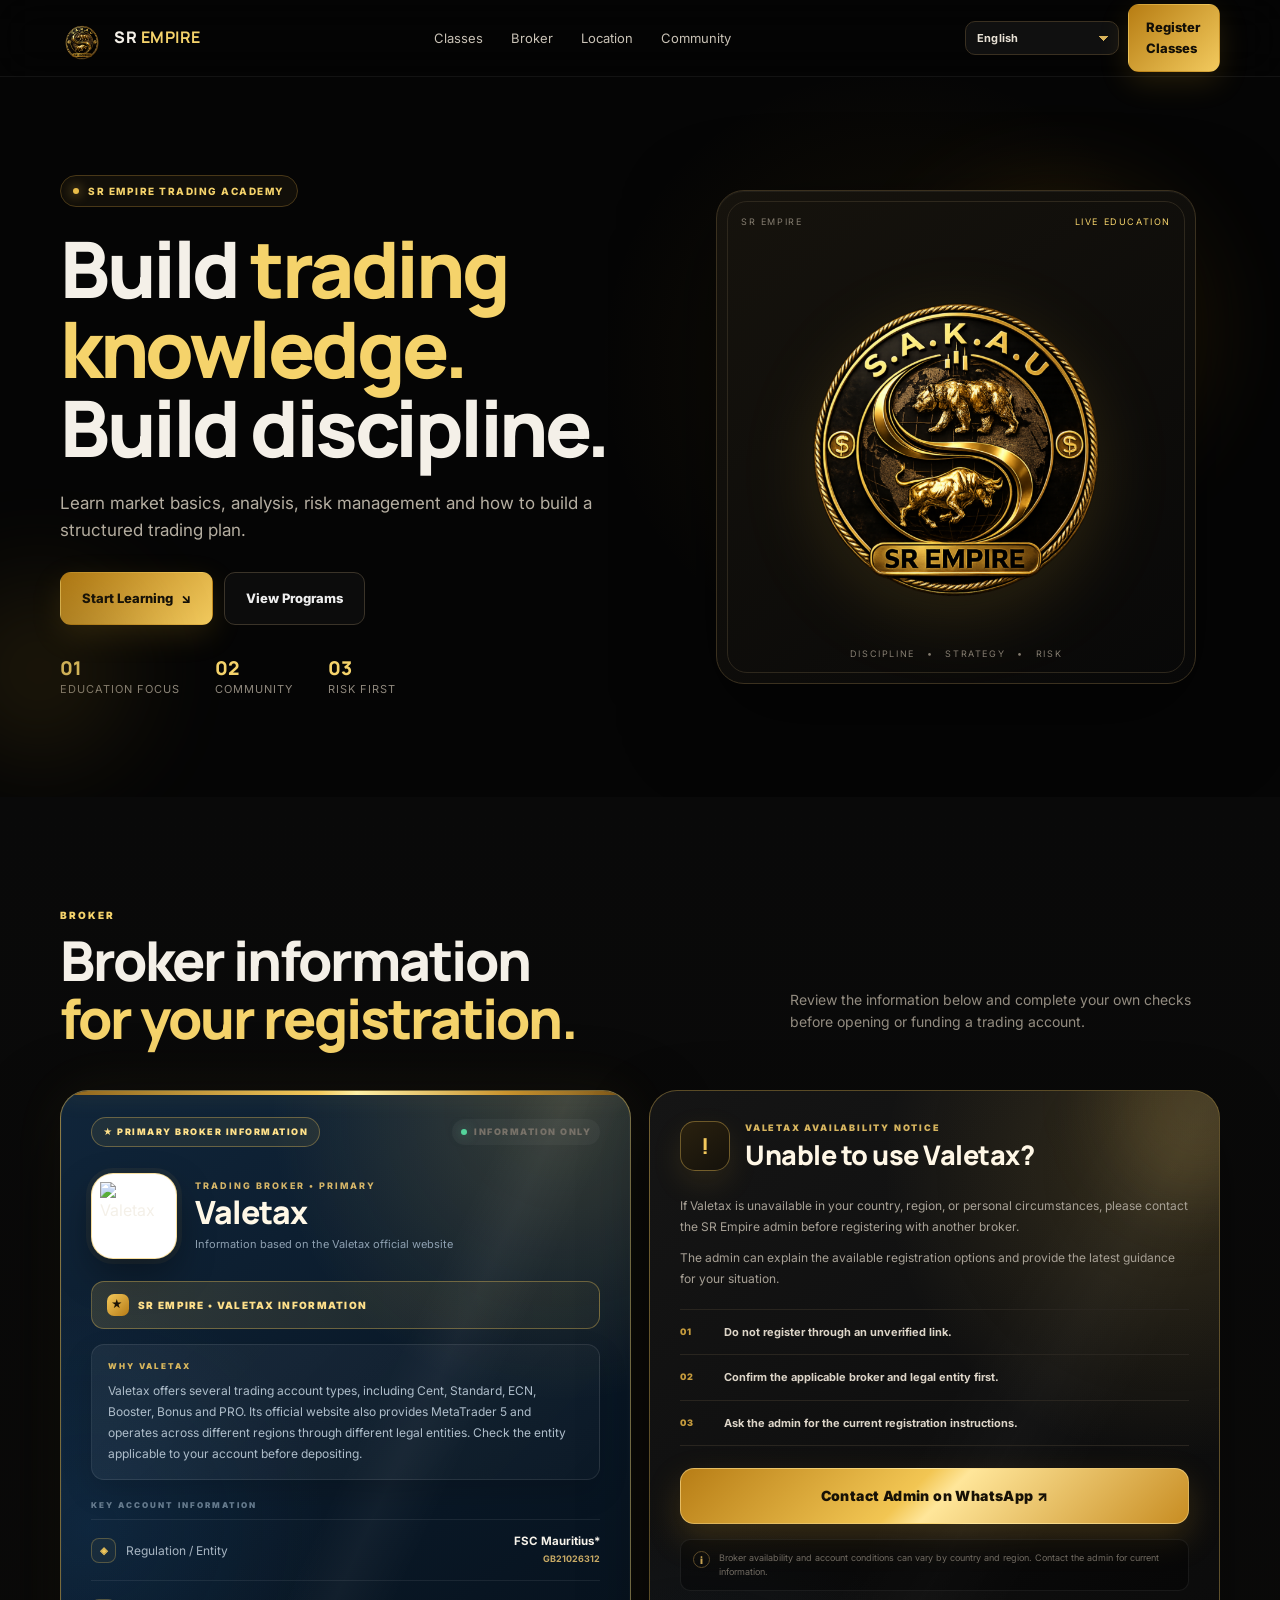
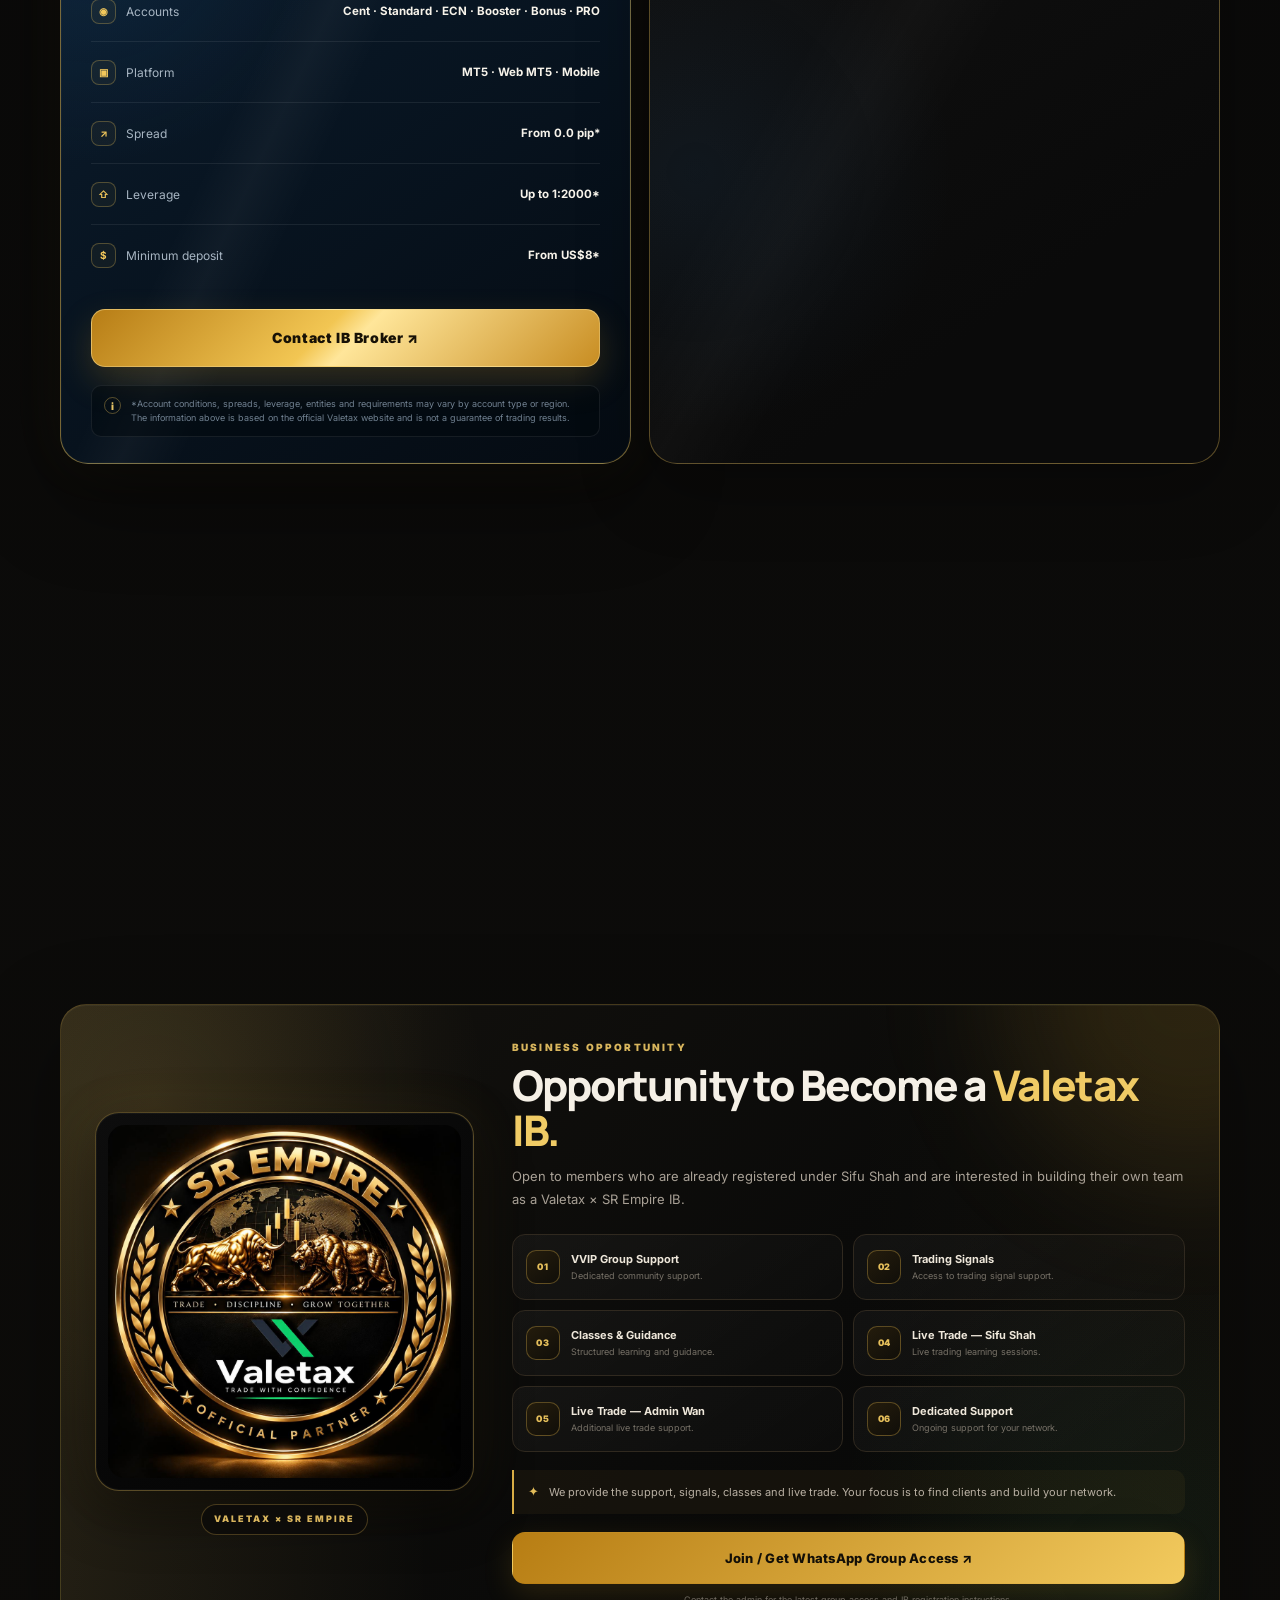
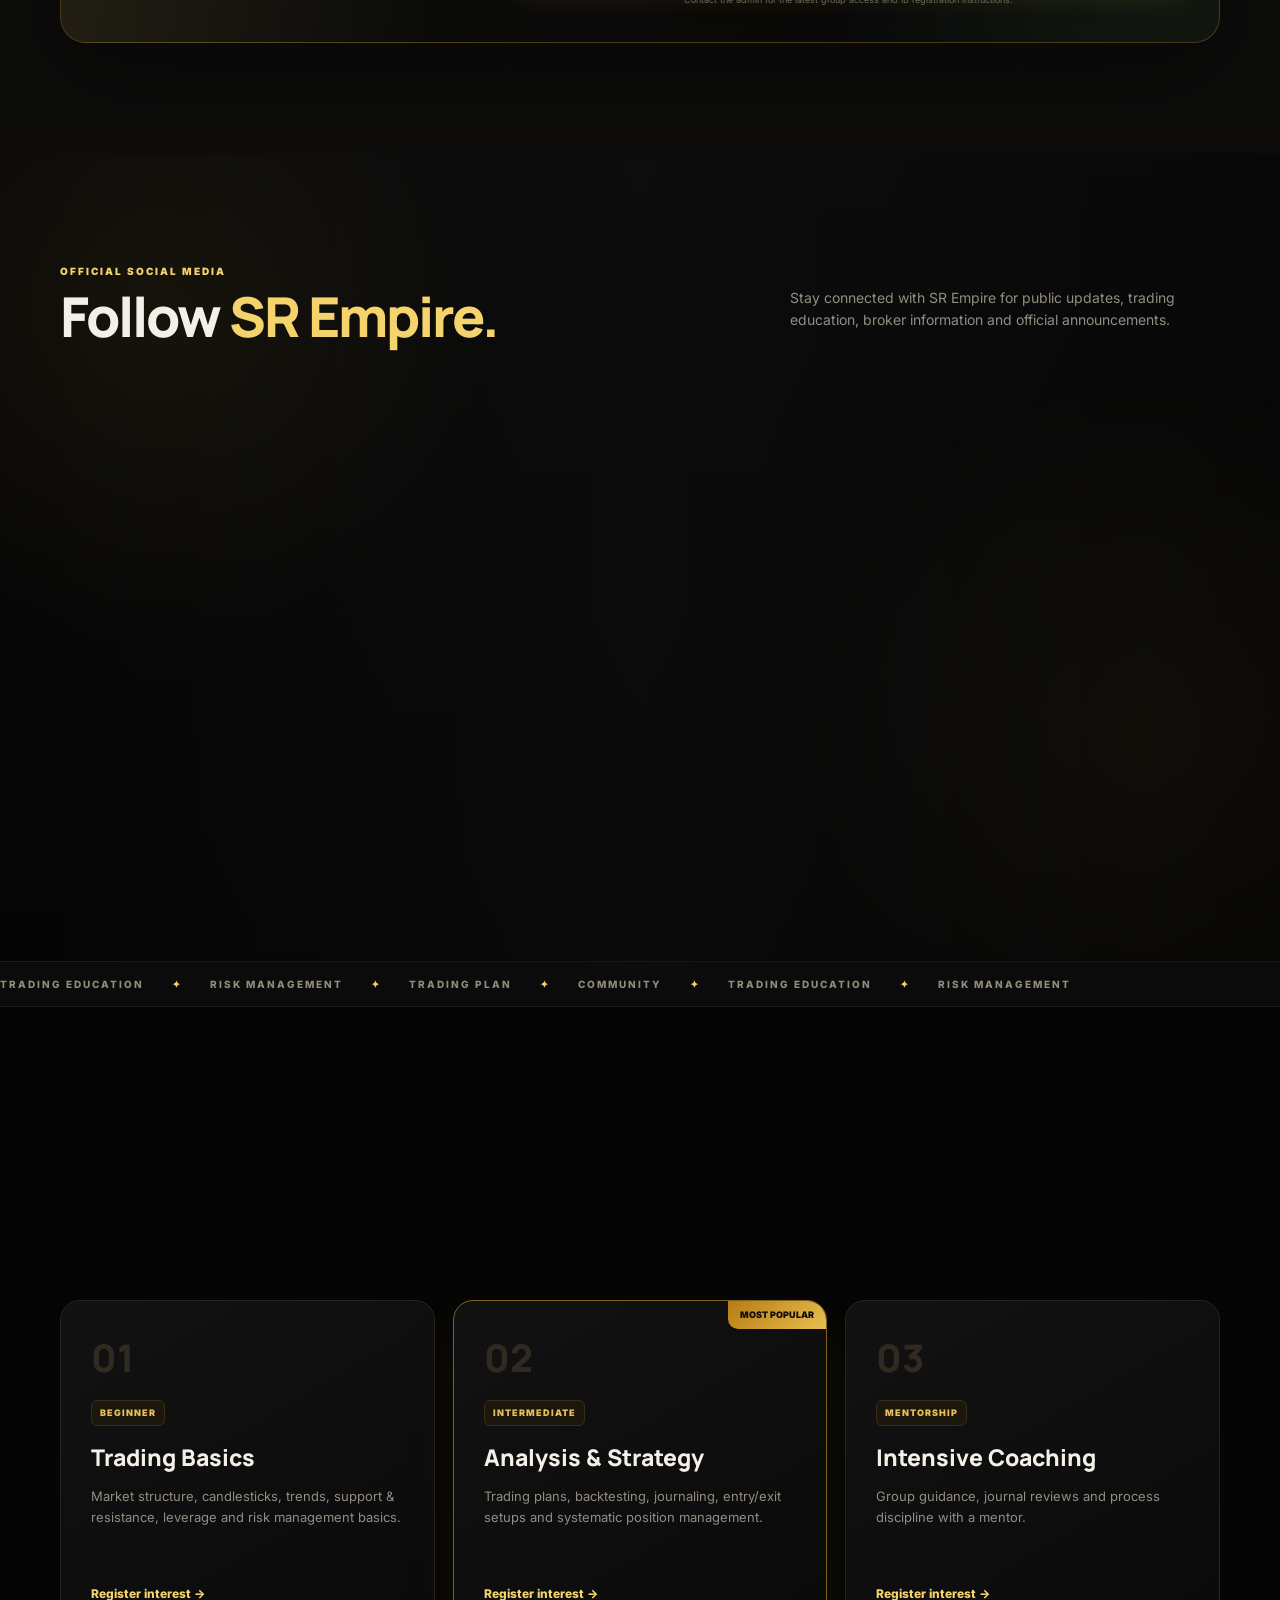
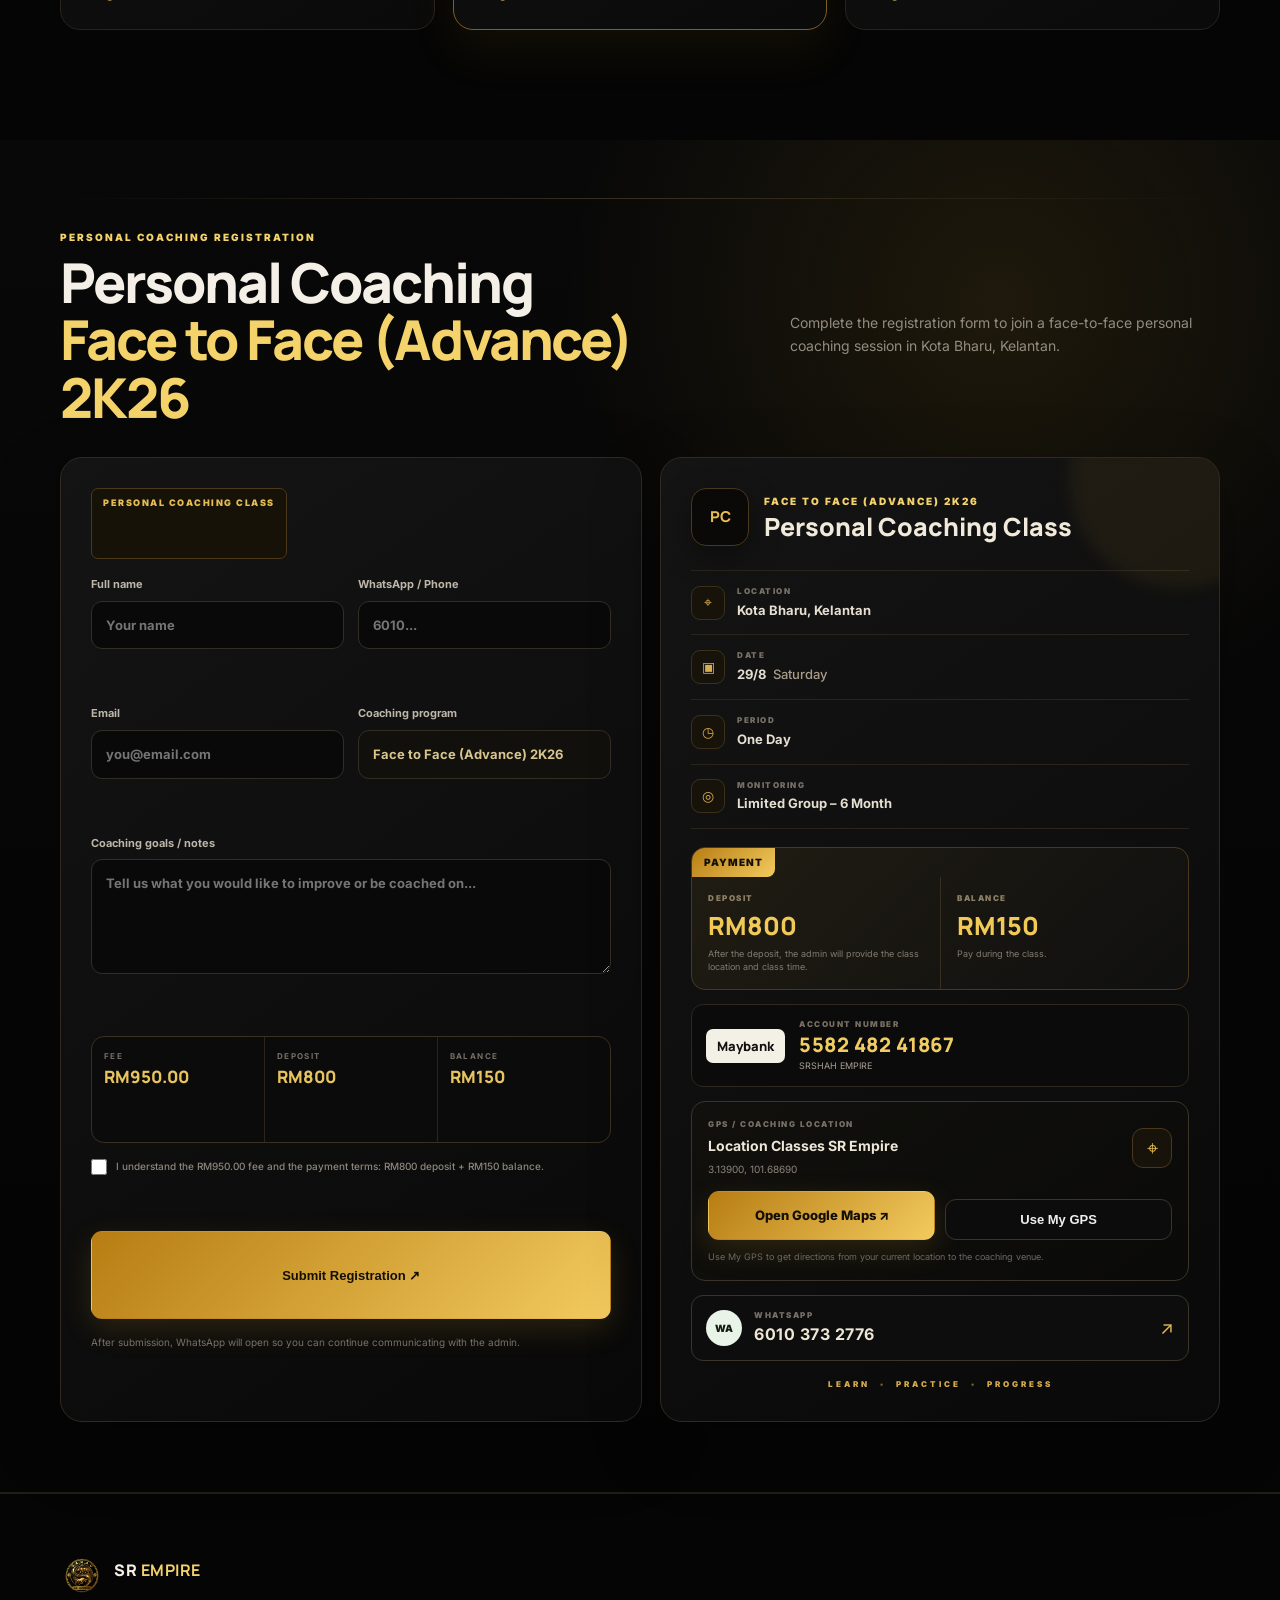
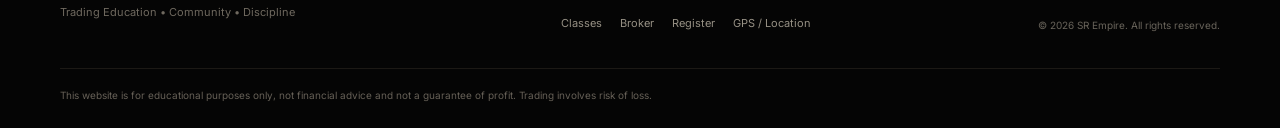
==== index.html @ b572a481 "Add files via upload" ====
<!DOCTYPE html>

<html lang="en">
<head>
<meta charset="utf-8"/>
<meta content="width=device-width, initial-scale=1" name="viewport"/>
<meta content="#050505" name="theme-color"/>
<meta content="SR Empire — Trading Education, Community &amp; Discipline." name="description"/>
<title>SR Empire | Trading Academy</title>
<link href="https://fonts.googleapis.com" rel="preconnect"/>
<link crossorigin="" href="https://fonts.gstatic.com" rel="preconnect"/>
<link href="https://fonts.googleapis.com/css2?family=Inter:wght@400;500;600;700;800;900&amp;family=Manrope:wght@600;700;800&amp;display=swap" rel="stylesheet"/>
<link href="style.css" rel="stylesheet"/>
<style id="intro-fallback">
/* Safety fallback: never let the intro permanently block the page if JS fails. */
.no-js .intro { opacity:0 !important; visibility:hidden !important; pointer-events:none !important; }
</style>
<script>document.documentElement.classList.remove('no-js'); setTimeout(function(){var e=document.getElementById('intro'); if(e)e.classList.add('hide');},5000);</script>
</head>
<body class="no-js">
<!-- INTRO -->
<div class="intro" id="intro">
<div class="intro-glow"></div>
<div class="intro-inner">
<div class="intro-logo-wrap"><img alt="SR Empire" src="logo.png"/></div>
<div class="intro-line"></div>
<p>TRADING EDUCATION • COMMUNITY • DISCIPLINE</p>
</div>
</div>
<div class="page-shell">
<header class="navbar">
<div class="container nav-inner">
<a class="brand" href="#home">
<img alt="SR Empire" src="logo.png"/>
<span>SR <b>EMPIRE</b></span>
</a>
<nav class="desktop-nav">
<a href="#kelas" data-i18n="navClasses">Classes</a>
<a href="#broker" data-i18n="navBroker">Broker</a>
<a href="#daftar" data-i18n="navLocation">Location</a>
<a href="#komuniti" data-i18n="navCommunity">Community</a>
</nav>
<div class="nav-actions">
<select class="language-select" id="languageSelect" aria-label="Language">
<option value="en">English</option><option value="ms">Melayu</option><option value="id">Indonesia</option>
</select>
<a class="btn btn-gold nav-cta" href="#daftar" data-i18n="navRegister" data-i18n="navRegister">Register Classes</a>
<button aria-label="Menu" class="menu-btn" id="menuBtn">☰</button>
</div>
</div>
<div class="mobile-menu" id="mobileMenu">
<a href="#kelas" data-i18n="navClasses">Classes</a>
<a href="#broker" data-i18n="navBroker">Broker</a>
<a href="#daftar" data-i18n="navLocation">Location</a>
<a href="#komuniti" data-i18n="navCommunity">Community</a>
<a href="#daftar" data-i18n="navRegister">Register Classes</a>
</div>
</header>
<main>
<section class="hero" id="home">
<div class="hero-orb orb-a"></div><div class="hero-orb orb-b"></div>
<div class="container hero-grid reveal">
<div class="hero-copy">
<div class="eyebrow"><span></span> <span data-i18n="heroEyebrow">SR EMPIRE TRADING ACADEMY</span></div>
<h1 data-i18n="heroTitle">Build <em>trading knowledge.</em><br/>Build discipline.</h1>
<p class="hero-text" data-i18n="heroText">Learn market basics, analysis, risk management and how to build a structured trading plan.</p>
<div class="hero-buttons">
<a class="btn btn-gold btn-lg" href="#daftar"><span data-i18n="startLearning">Start Learning</span> <span>↘</span></a>
<a class="btn btn-outline btn-lg" href="#kelas" data-i18n="viewPrograms">View Programs</a>
</div>
<div class="stats">
<div><strong>01</strong><span data-i18n="educationFocus">Education Focus</span></div>
<div><strong>02</strong><span data-i18n="navCommunity">Community</span></div>
<div><strong>03</strong><span data-i18n="riskFirst">Risk First</span></div>
</div>
</div>
<div class="hero-visual">
<div class="visual-frame">
<div class="visual-top"><span>SR EMPIRE</span><i data-i18n="liveEducation">LIVE EDUCATION</i></div>
<img alt="SR Empire Logo" src="logo.png"/>
<div class="visual-bottom"><span data-i18n="discipline">DISCIPLINE</span><span>•</span><span data-i18n="strategy">STRATEGY</span><span>•</span><span data-i18n="risk">RISK</span></div>
</div>
</div>
</div>
</section><section class="section dark-section" id="broker">
<div class="container">
<div class="section-heading reveal">
<div><div class="section-label">BROKER</div><h2 data-i18n="brokerTitle">Broker information<br/><span>for your registration.</span></h2></div>
<p data-i18n="brokerIntro">Review the information below and complete your own checks before opening or funding a trading account.</p>
</div>
<div class="broker-grid broker-grid-pro">

<article class="broker-card reveal valetax-card recommended-broker">
<div class="broker-accent"></div>
<div class="broker-topline">
<span class="broker-tag" data-i18n="primaryBroker">★ PRIMARY BROKER INFORMATION</span>
<span class="broker-status"><i></i> INFORMATION ONLY</span>
</div>
<div class="broker-head broker-head-pro">
<span class="broker-logo valetax-logo">
<img alt="Valetax" src="https://valetax.com/wp-content/uploads/COVER-PROFILE-1200-X-1200.jpg"/>
</span>
<div class="broker-brand-copy">
<small data-i18n="primaryTradingBroker">TRADING BROKER • PRIMARY</small>
<h3>Valetax</h3>
<p data-i18n="valetaxSource">Information based on the Valetax official website</p>
</div>
</div>
<div class="recommended-badge" data-i18n="valetaxInfo">SR EMPIRE • VALETAX INFORMATION</div>
<div class="broker-intro-box">
<p>Valetax offers several trading account types, including Cent, Standard, ECN, Booster, Bonus and PRO. Its official website also provides MetaTrader 5 and operates across different regions through different legal entities. Check the entity applicable to your account before depositing.</p>
</div>
<div class="broker-data">
<div class="broker-row"><span><b class="broker-row-icon">◈</b><em>Regulation / Entity</em></span><strong>FSC Mauritius*<br><small>GB21026312</small></strong></div>
<div class="broker-row"><span><b class="broker-row-icon">◉</b><em>Accounts</em></span><strong>Cent · Standard · ECN · Booster · Bonus · PRO</strong></div>
<div class="broker-row"><span><b class="broker-row-icon">▣</b><em>Platform</em></span><strong>MT5 · Web MT5 · Mobile</strong></div>
<div class="broker-row"><span><b class="broker-row-icon">↗</b><em>Spread</em></span><strong>From 0.0 pip*</strong></div>
<div class="broker-row"><span><b class="broker-row-icon">⇧</b><em>Leverage</em></span><strong>Up to 1:2000*</strong></div>
<div class="broker-row"><span><b class="broker-row-icon">$</b><em>Minimum deposit</em></span><strong>From US$8*</strong></div>
</div>
<div class="broker-actions broker-actions-pro">
<a class="btn btn-gold btn-lg broker-wa-btn" data-broker="Valetax" data-ib-url="https://ma.valetaxid.com/p/4345089" href="#" data-i18n="contactIb">Contact IB Broker ↗</a>
</div>
<div class="broker-disclaimer"><span>i</span><small>*Account conditions, spreads, leverage, entities and requirements may vary by account type or region. The information above is based on the official Valetax website and is not a guarantee of trading results.</small></div>
</article>

<aside class="broker-card reveal broker-fallback-card">
<div class="fallback-glow"></div>
<div class="fallback-topline">
<span class="fallback-icon">!</span>
<div>
<small data-i18n="availabilityNotice">VALETAX AVAILABILITY NOTICE</small>
<h3 data-i18n="unableValetax">Unable to use Valetax?</h3>
</div>
</div>
<div class="fallback-copy">
<p data-i18n="fallbackP1">If Valetax is unavailable in your country, region, or personal circumstances, please contact the SR Empire admin before registering with another broker.</p>
<p data-i18n="fallbackP2">The admin can explain the available registration options and provide the latest guidance for your situation.</p>
</div>
<div class="fallback-points">
<div><span>01</span><b data-i18n="fallback1">Do not register through an unverified link.</b></div>
<div><span>02</span><b data-i18n="fallback2">Confirm the applicable broker and legal entity first.</b></div>
<div><span>03</span><b data-i18n="fallback3">Ask the admin for the current registration instructions.</b></div>
</div>
<a class="btn btn-gold btn-lg fallback-wa-btn" id="brokerFallbackWhatsapp" href="#" target="_blank" rel="noopener noreferrer" data-i18n="contactAdmin">Contact Admin on WhatsApp ↗</a>
<div class="fallback-note"><span>i</span><small data-i18n="fallbackNote">Broker availability and account conditions can vary by country and region. Contact the admin for current information.</small></div>
</aside>

<aside class="check-card reveal broker-check-pro">
<div class="check-card-head">
<span class="check-card-icon">✓</span>
<div>
<small data-i18n="riskControl">RISK CONTROL</small>
<h3 data-i18n="beforeDeposit">Before-deposit checklist</h3>
</div>
</div>
<p class="check-card-sub" data-i18n="checkSub">Use this checklist as a basic step before making a decision.</p>
<div class="check-list">
<div class="check"><span>01</span><div><b data-i18n="legal">Legal</b><p data-i18n="legalDesc">Check the legal entity name and regulator.</p></div></div>
<div class="check"><span>02</span><div><b data-i18n="cost">Cost</b><p data-i18n="costDesc">Understand spreads, commissions, swaps and other fees.</p></div></div>
<div class="check"><span>03</span><div><b data-i18n="demo">Demo</b><p data-i18n="demoDesc">Test a demo account before using real funds.</p></div></div>
<div class="check"><span>04</span><div><b data-i18n="security">Security</b><p data-i18n="securityDesc">Never share your OTP or account password.</p></div></div>
</div>
<div class="risk-note"><span>!</span><p data-i18n="riskNote">Trading involves risk. Understand the product, costs and broker terms before using real funds.</p></div>
</aside>

</div>

    <article class="ib-partnership-card reveal" id="valetaxSrEmpire">
      <div class="ib-card-glow"></div>
      <div class="ib-card-inner">
        <div class="ib-card-visual">
          <div class="ib-logo-frame">
            <img src="sr-empire-x-valetax-logo.png" alt="SR Empire x Valetax Official Partner" loading="lazy"/>
          </div>
          <div class="ib-visual-caption" data-i18n="ibPartnerBadge">VALETAX × SR EMPIRE</div>
        </div>

        <div class="ib-card-content">
          <div class="ib-kicker" data-i18n="ibPartnerKicker">BUSINESS OPPORTUNITY</div>
          <h2 data-i18n="ibPartnerTitle">Opportunity to Become a <span>Valetax IB.</span></h2>
          <p class="ib-lead" data-i18n="ibPartnerLead">Open to members who are already registered under Sifu Shah and are interested in building their own team as a Valetax × SR Empire IB.</p>

          <div class="ib-benefits">
            <div class="ib-benefit"><span class="ib-benefit-icon">01</span><div><b data-i18n="ibBenefit1">VVIP Group Support</b><small data-i18n="ibBenefit1Desc">Dedicated community support.</small></div></div>
            <div class="ib-benefit"><span class="ib-benefit-icon">02</span><div><b data-i18n="ibBenefit2">Trading Signals</b><small data-i18n="ibBenefit2Desc">Access to trading signal support.</small></div></div>
            <div class="ib-benefit"><span class="ib-benefit-icon">03</span><div><b data-i18n="ibBenefit3">Classes &amp; Guidance</b><small data-i18n="ibBenefit3Desc">Structured learning and guidance.</small></div></div>
            <div class="ib-benefit"><span class="ib-benefit-icon">04</span><div><b data-i18n="ibBenefit4">Live Trade — Sifu Shah</b><small data-i18n="ibBenefit4Desc">Live trading learning sessions.</small></div></div>
            <div class="ib-benefit"><span class="ib-benefit-icon">05</span><div><b data-i18n="ibBenefit5">Live Trade — Admin Wan</b><small data-i18n="ibBenefit5Desc">Additional live trade support.</small></div></div>
            <div class="ib-benefit"><span class="ib-benefit-icon">06</span><div><b data-i18n="ibBenefit6">Dedicated Support</b><small data-i18n="ibBenefit6Desc">Ongoing support for your network.</small></div></div>
          </div>

          <div class="ib-card-note">
            <span class="ib-note-mark">✦</span>
            <p data-i18n="ibPartnerNote">We provide the support, signals, classes and live trade. Your focus is to find clients and build your network.</p>
          </div>

          <a class="btn btn-gold ib-partner-cta" id="ibValetaxWhatsapp" href="#" target="_blank" rel="noopener noreferrer">
            <span data-i18n="ibPartnerCta">Join / Get WhatsApp Group Access ↗</span>
          </a>
          <small class="ib-card-footnote" data-i18n="ibPartnerFootnote">Contact the admin for the latest group access and IB registration instructions.</small>
        </div>
      </div>
    </article>
  </div>
</section>

<section class="section social-section" id="komuniti">
  <div class="container">
    <div class="section-heading reveal">
      <div><div class="section-label" data-i18n="socialLabel">OFFICIAL SOCIAL MEDIA</div><h2 data-i18n="socialTitle">Follow <span>SR Empire.</span></h2></div>
      <p data-i18n="socialIntro">Stay connected with SR Empire for public updates, trading education, broker information and official announcements.</p>
    </div>
    <div class="social-grid-large">
      <a class="social-card-large social-card-featured telegram-card reveal" id="telegramLink" href="#" target="_blank" rel="noopener noreferrer">
        <span class="social-icon social-icon-telegram" aria-hidden="true"><img src="https://cdn.simpleicons.org/telegram/ffffff" alt="Telegram"/></span>
        <div class="social-copy"><small data-i18n="officialTelegram">OFFICIAL PUBLIC TELEGRAM</small><strong>@completepuzzle</strong><h3 data-i18n="telegramTitle">SR Empire Public Channel</h3><p data-i18n="telegramDesc">Follow the official SR Empire Telegram channel for trading education, market updates, community announcements, broker information and important public notices.</p><div class="social-meta"><span data-i18n="tradingEducation">TRADING EDUCATION</span><span data-i18n="marketUpdates">MARKET UPDATES</span><span data-i18n="community">COMMUNITY</span></div></div><span class="social-arrow">↗</span>
      </a>
      <a class="social-card-large social-card-featured tiktok-card reveal" id="tiktokLink" href="#" target="_blank" rel="noopener noreferrer">
        <span class="social-icon social-icon-tiktok" aria-hidden="true"><img src="https://cdn.simpleicons.org/tiktok/ffffff" alt="Tiktok"/></span>
        <div class="social-copy"><small data-i18n="officialTiktok">OFFICIAL TIKTOK • LIVE TRADE</small><strong>@srshaempire7</strong><h3 data-i18n="tiktokTitle">SR Empire Live Trade</h3><p data-i18n="tiktokDesc">Watch SR Empire live trade content, market observations, trading education, setup discussions and real-time learning moments designed to make the trading process easier to understand.</p><div class="social-meta"><span data-i18n="liveTrade">LIVE TRADE</span><span data-i18n="marketInsights">MARKET INSIGHTS</span><span data-i18n="education">EDUCATION</span></div></div><span class="social-arrow">↗</span>
      </a>
      <a class="social-card-large reveal" id="instagramLink" href="#" target="_blank" rel="noopener noreferrer">
        <span class="social-icon social-icon-instagram" aria-hidden="true"><img src="https://cdn.simpleicons.org/instagram/ffffff" alt="Instagram"/></span><div class="social-copy"><small data-i18n="officialInstagram">OFFICIAL INSTAGRAM</small><strong>@srshah_4111</strong><h3 data-i18n="instagramTitle">SR Empire Community</h3><p data-i18n="instagramDesc">Official class information, SR Empire activities, educational content and community updates.</p></div><span class="social-arrow">↗</span>
      </a>
      <a class="social-card-large social-card-wa reveal" id="adminWhatsappLink" href="#" target="_blank" rel="noopener noreferrer">
        <span class="social-icon social-icon-whatsapp" aria-hidden="true"><img src="https://cdn.simpleicons.org/whatsapp/ffffff" alt="Whatsapp"/></span><div class="social-copy"><small data-i18n="officialWhatsapp">OFFICIAL WHATSAPP ADMIN</small><strong>+60 10 373 2776</strong><h3 data-i18n="whatsappTitle">SR Empire Direct Contact</h3><p data-i18n="whatsappDesc">Contact the official admin for broker registration, personal coaching and SR Empire enquiries.</p></div><span class="social-arrow">↗</span>
      </a>
    </div>
  </div>
</section>

<section class="marquee"><div class="marquee-track"><span>TRADING EDUCATION</span><b>✦</b><span>RISK MANAGEMENT</span><b>✦</b><span>TRADING PLAN</span><b>✦</b><span>COMMUNITY</span><b>✦</b><span>TRADING EDUCATION</span><b>✦</b><span>RISK MANAGEMENT</span></div></section>
<section class="section" id="kelas">
<div class="container">
<div class="section-heading reveal">
<div><div class="section-label" data-i18n="learningPrograms">LEARNING PROGRAMS</div><h2 data-i18n="learningTitle">Level up your<br/><span>trading skills.</span></h2></div>
<p data-i18n="learningIntro">Structured lessons designed to help you understand the process, not simply chase results.</p>
</div>
<div class="program-grid">
<article class="program-card reveal"><div class="program-num">01</div><span class="pill" data-i18n="beginner">BEGINNER</span><h3 data-i18n="tradingBasics">Trading Basics</h3><p data-i18n="tradingBasicsDesc">Market structure, candlesticks, trends, support &amp; resistance, leverage and risk management basics.</p><a href="#daftar" data-i18n="registerInterest">Register interest →</a></article>
<article class="program-card featured reveal"><div class="featured-label" data-i18n="mostPopular">MOST POPULAR</div><div class="program-num">02</div><span class="pill" data-i18n="intermediate">INTERMEDIATE</span><h3 data-i18n="analysisStrategy">Analysis &amp; Strategy</h3><p data-i18n="analysisDesc">Trading plans, backtesting, journaling, entry/exit setups and systematic position management.</p><a href="#daftar">Register interest →</a></article>
<article class="program-card reveal"><div class="program-num">03</div><span class="pill" data-i18n="mentorship">MENTORSHIP</span><h3 data-i18n="intensiveCoaching">Intensive Coaching</h3><p data-i18n="coachingDesc">Group guidance, journal reviews and process discipline with a mentor.</p><a href="#daftar">Register interest →</a></article>
</div>
</div>
</section>
<!-- IB BROKER GUIDE MODAL -->
<div class="ib-modal" id="ibModal" aria-hidden="true">
  <div class="ib-modal-backdrop" data-ib-close></div>
  <div class="ib-modal-panel" role="dialog" aria-modal="true" aria-labelledby="ibModalTitle">
    <button class="ib-modal-close" type="button" aria-label="Close" data-ib-close>×</button>
    <div class="ib-modal-icon">↗</div>
    <div class="ib-modal-kicker" data-i18n="ibKicker">IB BROKER GUIDE</div>
    <h3 id="ibModalTitle" data-i18n="ibTitle">Before you contact the IB</h3>
    <p class="ib-modal-lead" data-i18n="ibLead">Follow these simple steps to make sure your registration is connected through the correct IB.</p>
    <div class="ib-steps">
      <div class="ib-step"><span>01</span><div><b data-i18n="ibStep1">Confirm your broker</b><p data-i18n="ibStep1Desc">Check that the broker shown below matches the one you want to register with.</p></div></div>
      <div class="ib-step"><span>02</span><div><b data-i18n="ibStep2">Continue to WhatsApp</b><p data-i18n="ibStep2Desc">Tap the button below. WhatsApp will open with a professional message prepared for the admin.</p></div></div>
      <div class="ib-step"><span>03</span><div><b data-i18n="ibStep3">Complete registration with the admin</b><p data-i18n="ibStep3Desc">The IB link will be included in the message so the admin can guide you through the correct registration flow.</p></div></div>
    </div>
    <div class="ib-modal-note"><span>i</span><p data-i18n="ibNote">Please review the broker's official terms, entity and account conditions before registering or depositing.</p></div>
    <div class="ib-modal-actions">
      <button class="btn btn-outline" type="button" data-ib-close data-i18n="cancel">Cancel</button>
      <button class="btn btn-gold ib-continue-btn" type="button" id="ibContinue" data-i18n="continueWhatsapp">Continue to WhatsApp ↗</button>
    </div>
  </div>
</div>
</main>
<section class="section top-register personal-register" id="daftar">
<div class="container">
<div class="section-heading reveal">
<div>
<div class="section-label" data-i18n="personalReg">PERSONAL COACHING REGISTRATION</div>
<h2 data-i18n="personalTitle">Personal Coaching<br/><span>Face to Face (Advance) 2K26</span></h2>
</div>
<p data-i18n="personalIntro">Complete the registration form to join a face-to-face personal coaching session in Kota Bharu, Kelantan.</p>
</div>

<div class="personal-coaching-grid">
<form class="registration-form reveal" id="registerForm">
<div class="form-badge" data-i18n="personalClass">PERSONAL COACHING CLASS</div>

<div class="field-grid">
<label><span data-i18n="fullName">Full name</span><input id="name" placeholder="Your name" data-i18n-placeholder="yourName" required=""/></label>
<label><span data-i18n="phone">WhatsApp / Phone</span><input id="phone" placeholder="6010..." data-i18n-placeholder="phonePlaceholder" required=""/></label>
</div>

<div class="field-grid">
<label><span data-i18n="email">Email</span><input id="email" placeholder="anda@email.com" data-i18n-placeholder="emailPlaceholder" type="email"/></label>
<label><span data-i18n="coachingProgram">Coaching program</span><input id="course" value="Face to Face (Advance) 2K26" readonly=""/></label>
</div>

<label><span data-i18n="coachingGoals">Coaching goals / notes</span><textarea id="message" placeholder="Tell us what you would like to improve or be coached on..." data-i18n-placeholder="coachingPlaceholder"></textarea></label>

<div class="payment-reminder">
<div><b data-i18n="fee">Fee</b><strong>RM950.00</strong></div>
<div><b data-i18n="deposit">Deposit</b><strong>RM800</strong></div>
<div><b data-i18n="balance">Balance</b><strong>RM150</strong></div>
</div>

<label class="consent-row">
<input id="paymentConfirm" type="checkbox" required=""/>
<span data-i18n="paymentConsent">I understand the RM950.00 fee and the payment terms: RM800 deposit + RM150 balance.</span>
</label>

<button class="btn btn-gold btn-lg" type="submit" data-i18n="submitRegistration">Submit Registration ↗</button>
<small data-i18n="afterSubmit">After submission, WhatsApp will open so you can continue communicating with the admin.</small>
</form>

<aside class="coaching-info reveal">
<div class="coaching-info-head">
<div class="coaching-icon">PC</div>
<div>
<div class="section-label" data-i18n="faceAdvance">FACE TO FACE (ADVANCE) 2K26</div>
<h3 data-i18n="personalClassTitle">Personal Coaching Class</h3>
</div>
</div>

<div class="coaching-details">
<div class="coaching-detail">
<span class="detail-icon">⌖</span>
<div><small data-i18n="location">LOCATION</small><b>Kota Bharu, Kelantan</b></div>
</div>
<div class="coaching-detail">
<span class="detail-icon">▣</span>
<div><small data-i18n="date">TARIKH</small><b>29/8 <em data-i18n="saturday">Hari Sabtu</em></b></div>
</div>
<div class="coaching-detail">
<span class="detail-icon">◷</span>
<div><small data-i18n="period">PERIOD</small><b data-i18n="oneDay">One Day</b></div>
</div>
<div class="coaching-detail">
<span class="detail-icon">◎</span>
<div><small data-i18n="monitoring">MONITORING</small><b data-i18n="limitedGroup">Limited Group – 6 Month</b></div>
</div>
</div>

<div class="payment-box">
<div class="payment-title" data-i18n="payment">PEMBAYARAN</div>
<div class="payment-columns">
<div>
<small>DEPOSIT</small>
<strong>RM800</strong>
<p data-i18n="depositInfo">Selepas deposit, admin akan beri location kelas &amp; masa kelas.</p>
</div>
<div>
<small>BALANCE</small>
<strong>RM150</strong>
<p data-i18n="balanceInfo">Bayar waktu kelas.</p>
</div>
</div>
</div>

<div class="bank-box">
<div class="bank-name">Maybank</div>
<div>
<small data-i18n="accountNo">NO AKAUN</small>
<strong>5582 482 41867</strong>
<span>SRSHAH EMPIRE</span>
</div>
</div>

<div class="coaching-location-box">
<div class="coaching-location-head">
<div>
<small data-i18n="gpsLocation">GPS / LOCATION COACHING</small>
<strong id="locationName" data-i18n="locationClasses">Location Classes SR Empire</strong>
<span id="coords">3.13900, 101.68690</span>
</div>
<div class="location-pin-small">⌖</div>
</div>
<div class="coaching-location-actions">
<a class="btn btn-gold" href="#" id="mapsLink" target="_blank" rel="noopener" data-i18n="openMaps">Open Google Maps ↗</a>
<button class="btn btn-outline gps-btn" id="gpsBtn" type="button" data-i18n="useGps">Use My GPS</button>
</div>
<small class="gps-note" data-i18n="gpsNote">Use My GPS to get directions from your current location to the coaching venue.</small>
</div>

<a class="coaching-whatsapp" href="https://wa.me/60103732776" rel="noopener" target="_blank">
<span class="wa-icon">WA</span>
<div><small data-i18n="whatsapp">WHATSAPP</small><strong>6010 373 2776</strong></div>
<span class="arrow">↗</span>
</a>
  
<div class="coaching-tagline" data-i18n="tagline">LEARN <span>•</span> PRACTICE <span>•</span> PROGRESS</div>
</aside>
</div>
</div>
</section><footer><div class="container footer-inner"><div><a class="brand"><img alt="" src="logo.png"/><span>SR <b>EMPIRE</b></span></a><p data-i18n="footerTagline">Trading Education • Community • Discipline</p></div><div class="footer-links"><a href="#kelas" data-i18n="navClasses">Classes</a><a href="#broker" data-i18n="navBroker">Broker</a><a href="#daftar" data-i18n="footerRegister">Register</a><a href="#daftar" data-i18n="footerGps">GPS / Location</a></div><div class="copyright">© <span id="year"></span> SR Empire. All rights reserved.</div></div><div class="container disclaimer" data-i18n="footerDisclaimer">This website is for educational purposes only, not financial advice and not a guarantee of profit. Trading involves risk of loss.</div></footer>
</div>
<div class="toast" id="toast"></div>
<script src="script.js"></script>
</body>
</html>
---- style.css ----
*{box-sizing:border-box}html{scroll-behavior:smooth}body{margin:0;background:#050505;color:#f4f0e8;font-family:Inter,Arial,sans-serif;line-height:1.6}a{color:inherit;text-decoration:none}.container{width:min(1160px,92%);margin:auto}
:root{--bg:#050505;--panel:#0e0e0e;--panel2:#141414;--gold:#d9a72e;--gold2:#f5d36b;--muted:#a9a294;--line:#29251e;--white:#f5f1e8}
.intro{position:fixed;inset:0;z-index:9999;background:#030303;display:grid;place-items:center;overflow:hidden;transition:opacity .8s ease,visibility .8s ease}.intro.hide{opacity:0;visibility:hidden}.intro-glow{position:absolute;width:600px;height:600px;border-radius:50%;background:rgba(220,169,44,.1);filter:blur(90px);animation:glow 2.2s ease-in-out infinite alternate}.intro-inner{text-align:center;position:relative;animation:introIn 1.25s cubic-bezier(.2,.8,.2,1)}.intro-logo-wrap{width:190px;height:190px;margin:auto}.intro-logo-wrap img{width:100%;height:100%;object-fit:contain;filter:drop-shadow(0 20px 40px rgba(221,174,50,.25))}.intro-line{height:1px;width:0;margin:22px auto;background:linear-gradient(90deg,transparent,var(--gold2),transparent);animation:lineIn 1s 1s forwards}.intro-inner p{font-size:10px;letter-spacing:4px;color:#9f9686;opacity:0;animation:fadeUp .7s 1.25s forwards}
@keyframes introIn{from{opacity:0;transform:translateY(45px) scale(.88)}to{opacity:1;transform:none}}@keyframes lineIn{to{width:230px}}@keyframes fadeUp{to{opacity:1;transform:none}}@keyframes glow{to{transform:scale(1.15);opacity:.65}}
.navbar{position:sticky;top:0;z-index:100;background:rgba(5,5,5,.78);backdrop-filter:blur(20px);border-bottom:1px solid rgba(255,255,255,.06)}.nav-inner{height:76px;display:flex;align-items:center;justify-content:space-between;gap:24px}.brand{display:flex;align-items:center;gap:10px;font-family:Manrope;font-weight:800;letter-spacing:.5px}.brand img{width:44px;height:44px;object-fit:contain}.brand b{color:var(--gold2)}.desktop-nav{display:flex;gap:28px;font-size:13px;color:#c9c2b6}.desktop-nav a:hover{color:var(--gold2)}.nav-actions{display:flex;align-items:center;gap:9px}.language{background:#111;border:1px solid #342e25;color:#eee;padding:9px 8px;border-radius:10px}.btn{display:inline-flex;align-items:center;justify-content:center;gap:8px;border-radius:11px;padding:12px 17px;font-weight:800;font-size:13px;border:1px solid transparent;cursor:pointer}.btn-gold{background:linear-gradient(135deg,#b77d13,#f2ca5e);color:#130f07;box-shadow:0 10px 30px rgba(214,163,39,.16)}.btn-outline{background:#0c0c0c;border-color:#3b3429;color:#eee}.btn-lg{padding:15px 21px}.menu-btn{display:none;background:#111;color:white;border:1px solid #333;border-radius:9px;padding:9px 12px}.mobile-menu{display:none;padding:10px 4%;background:#080808;border-top:1px solid #211e18}.mobile-menu a{display:block;padding:13px;border-bottom:1px solid #201d18;color:#ddd}
.hero{min-height:720px;display:grid;align-items:center;position:relative;overflow:hidden;background:radial-gradient(circle at 70% 40%,rgba(189,135,23,.09),transparent 30%)}.hero-grid{display:grid;grid-template-columns:1.04fr .96fr;gap:60px;align-items:center}.hero-orb{position:absolute;border-radius:50%;filter:blur(50px);opacity:.3}.orb-a{width:260px;height:260px;background:#8b5d0b;right:7%;top:17%}.orb-b{width:180px;height:180px;background:#514014;left:-4%;bottom:5%}.eyebrow{display:inline-flex;align-items:center;gap:9px;border:1px solid #493818;border-radius:999px;padding:7px 12px;color:var(--gold2);background:#120f09;font-size:10px;font-weight:800;letter-spacing:1.5px}.eyebrow span{width:6px;height:6px;border-radius:50%;background:#e8bc49;box-shadow:0 0 12px #e8bc49}.hero h1{font:800 clamp(48px,6.4vw,78px)/1.02 Manrope;margin:22px 0;letter-spacing:-3.5px}.hero h1 em,.section-heading h2 span{color:var(--gold2);font-style:normal}.hero-text{max-width:610px;color:#b5aea1;font-size:17px}.hero-buttons{display:flex;gap:11px;flex-wrap:wrap;margin:28px 0}.stats{display:flex;gap:35px;margin-top:30px}.stats div{display:flex;flex-direction:column}.stats strong{font:800 19px Manrope;color:var(--gold2)}.stats span{font-size:11px;color:#8f887d;text-transform:uppercase;letter-spacing:1px}.hero-visual{display:grid;place-items:center}.visual-frame{width:min(480px,100%);aspect-ratio:1/1.03;border:1px solid #3b311f;border-radius:28px;background:linear-gradient(145deg,#16130d,#080808);box-shadow:0 30px 90px rgba(0,0,0,.5),inset 0 1px rgba(255,255,255,.05);padding:22px;position:relative}.visual-frame:before{content:"";position:absolute;inset:10px;border:1px solid #2e281d;border-radius:20px;pointer-events:none}.visual-frame img{width:88%;height:88%;object-fit:contain;display:block;margin:auto;filter:drop-shadow(0 20px 35px rgba(218,170,49,.15))}.visual-top,.visual-bottom{position:absolute;left:24px;right:24px;display:flex;justify-content:space-between;font-size:9px;letter-spacing:1.6px;color:#857d70}.visual-top{top:24px}.visual-top i{color:var(--gold2);font-style:normal}.visual-bottom{bottom:22px;justify-content:center;gap:12px}.marquee{overflow:hidden;border-top:1px solid #1d1a15;border-bottom:1px solid #1d1a15;background:#0b0b0b;padding:14px 0}.marquee-track{white-space:nowrap;display:flex;gap:28px;width:max-content;animation:marquee 28s linear infinite;color:#918a7d;font-size:10px;font-weight:800;letter-spacing:2px}.marquee-track b{color:var(--gold2)}@keyframes marquee{to{transform:translateX(-50%)}}
.section{padding:110px 0}.dark-section{background:linear-gradient(180deg,#090909,#0d0c0a)}.section-heading{display:flex;justify-content:space-between;align-items:end;gap:35px;margin-bottom:42px}.section-label{font-size:10px;color:var(--gold2);letter-spacing:2px;font-weight:900}.section-heading h2{font:800 clamp(35px,4.5vw,55px)/1.05 Manrope;margin:9px 0 0;letter-spacing:-2px}.section-heading>p{max-width:430px;color:#938c80;font-size:14px}.program-grid{display:grid;grid-template-columns:repeat(3,1fr);gap:18px}.program-card{position:relative;padding:30px;border:1px solid #28231c;background:linear-gradient(150deg,#121212,#0a0a0a);border-radius:20px;min-height:330px;overflow:hidden}.program-card:hover{transform:translateY(-5px);transition:.3s;border-color:#5c461d}.program-card.featured{border-color:#80601e;box-shadow:0 20px 50px rgba(200,148,31,.08)}.featured-label{position:absolute;right:0;top:0;background:linear-gradient(135deg,#b67c12,#e8bf51);color:#130e05;padding:7px 12px;border-radius:0 0 0 10px;font-size:9px;font-weight:900}.program-num{font:800 38px Manrope;color:#302a21;margin-bottom:15px}.pill{display:inline-block;color:#e5bf59;background:#1c170d;border:1px solid #3a2e17;padding:5px 8px;border-radius:6px;font-size:9px;font-weight:900;letter-spacing:1px}.program-card h3{font:800 23px Manrope;margin:15px 0 8px}.program-card p{font-size:13px;color:#938c80}.program-card a{position:absolute;bottom:25px;color:var(--gold2);font-size:12px;font-weight:800}
.broker-grid,.form-grid,.location-grid{display:grid;grid-template-columns:1fr 1fr;gap:18px}.broker-card,.check-card,.registration-form,.community-card,.map-card,.location-side{border:1px solid #2b271f;border-radius:22px;background:linear-gradient(145deg,#121212,#090909);padding:30px}.broker-head{display:flex;align-items:center;gap:15px;margin-bottom:22px}.broker-logo,.community-badge{display:grid;place-items:center;width:64px;height:64px;flex:0 0 64px;border-radius:14px;background:#050505;border:1px solid #2b271f;overflow:hidden}
.broker-logo img{
  width:100%;
  height:100%;
  display:block;
  object-fit:contain;
  object-position:center;
  padding:6px;
  box-sizing:border-box;
}
.broker-head small{color:#8e877b;font-size:9px;letter-spacing:1.5px}.broker-head h3{margin:2px 0;font-size:20px}.broker-row{display:flex;justify-content:space-between;gap:15px;padding:13px 0;border-top:1px solid #27231d;font-size:12px;color:#928b80}.broker-row b{color:#e4ded1;text-align:right}.check-icon{color:#e9bd4d;font-size:22px}.check-card h3{font:800 23px Manrope}.check{display:flex;gap:14px;align-items:center;border-top:1px solid #29251f;padding:14px 0}.check span{color:#8e6a22;font-size:11px;font-weight:900}.check p{margin:0;color:#aaa398;font-size:13px}
.registration-form label{display:block;color:#bdb6a9;font-size:11px;font-weight:700}.registration-form label>span{display:block;margin-bottom:7px}input,select,textarea{width:100%;border:1px solid #332e25;background:#090909;color:#eee;border-radius:11px;padding:13px 14px;outline:none;font:inherit;font-size:13px}input:focus,select:focus,textarea:focus{border-color:#9d741d;box-shadow:0 0 0 3px rgba(200,148,31,.08)}textarea{min-height:115px;resize:vertical}.field-grid{display:grid;grid-template-columns:1fr 1fr;gap:14px}.registration-form{display:grid;gap:15px}.registration-form small{color:#777167;font-size:10px}.community-card{display:flex;flex-direction:column;justify-content:center}.community-card .section-label{margin-top:24px}.community-card h3{font:800 35px/1.1 Manrope;margin:10px 0}.community-card p{color:#9e968a;font-size:14px;max-width:420px}.socials{display:grid;gap:10px;margin-top:15px}.socials a{display:flex;justify-content:space-between;padding:14px;border:1px solid #302b22;border-radius:11px;background:#0d0d0d;font-size:13px;font-weight:800}.socials a:hover{border-color:#71551e;color:var(--gold2)}
.location-section{background:radial-gradient(circle at 15% 60%,rgba(201,150,37,.07),transparent 30%)}.map-card{padding:15px}.map-art{height:290px;border-radius:15px;position:relative;overflow:hidden;background-color:#10120f;background-image:linear-gradient(30deg,transparent 49%,rgba(196,156,63,.08) 50%,transparent 51%),linear-gradient(120deg,transparent 49%,rgba(196,156,63,.07) 50%,transparent 51%);background-size:85px 85px}.map-art:before,.map-art:after{content:"";position:absolute;background:#181a16;border:1px solid #24271f;transform:rotate(-14deg)}.map-art:before{width:70%;height:40%;left:-10%;top:22%}.map-art:after{width:65%;height:35%;right:-8%;bottom:5%;transform:rotate(18deg)}.map-pin{position:absolute;z-index:2;left:50%;top:45%;transform:translate(-50%,-50%);font-size:48px;color:var(--gold2);text-shadow:0 8px 30px #000}.map-label{position:absolute;z-index:2;left:50%;top:65%;transform:translateX(-50%);font-size:9px;letter-spacing:2px;color:#c9b991}.location-info{display:flex;align-items:center;justify-content:space-between;gap:20px;padding:20px 8px 10px}.location-info small{color:#7d766a;font-size:9px;letter-spacing:1.5px}.location-info h3{margin:2px 0;font-size:17px}.location-info p{margin:0;color:#777066;font-size:11px}.gps-btn{width:100%;margin-top:8px}.location-side{display:grid;gap:0;padding:0;overflow:hidden}.mini-card{padding:28px;border-bottom:1px solid #29251f}.mini-card:last-child{border-bottom:0}.mini-card>span{color:#a77c1e;font-size:10px;font-weight:900}.mini-card h3{margin:7px 0;font:800 19px Manrope}.mini-card p{margin:0;color:#8e877c;font-size:12px}
footer{border-top:1px solid #211e18;padding:55px 0 25px;background:#050505}.footer-inner{display:grid;grid-template-columns:1.5fr 1fr 1fr;gap:30px;align-items:end}.footer-inner p{font-size:11px;color:#6f695f}.footer-links{display:flex;gap:18px;font-size:11px;color:#969084}.copyright{text-align:right;font-size:10px;color:#69645b}.disclaimer{margin-top:35px;padding-top:18px;border-top:1px solid #1c1915;color:#666057;font-size:10px}.toast{position:fixed;right:18px;bottom:18px;background:#17130b;border:1px solid #5a441c;color:#f2d37a;padding:13px 16px;border-radius:10px;z-index:1000;display:none;box-shadow:0 15px 40px #000}
.reveal{opacity:0;transform:translateY(28px);transition:opacity .8s ease,transform .8s cubic-bezier(.2,.8,.2,1)}.reveal.visible{opacity:1;transform:none}
@media(max-width:900px){.broker-logo{width:58px;height:58px;flex-basis:58px}.broker-logo img{padding:5px}.desktop-nav{display:none}.menu-btn{display:block}.nav-cta{display:none}.hero-grid,.broker-grid,.form-grid,.location-grid{grid-template-columns:1fr}.hero{padding:75px 0}.hero-visual{order:-1}.visual-frame{max-width:420px}.program-grid{grid-template-columns:1fr}.section-heading{display:block}.section-heading>p{margin-top:18px}.footer-inner{grid-template-columns:1fr}.copyright{text-align:left}.mobile-menu.open{display:block}}
@media(max-width:600px){.nav-inner{height:68px}.brand img{width:38px;height:38px}.brand{font-size:13px}.hero h1{font-size:47px;letter-spacing:-2.5px}.hero-text{font-size:15px}.stats{gap:20px}.visual-frame{border-radius:20px}.section{padding:78px 0}.section-heading h2{font-size:38px}.field-grid{grid-template-columns:1fr}.location-info{display:block}.location-info .btn{margin-top:15px;width:100%}.intro-logo-wrap{width:150px;height:150px}}

/* ===== PREMIUM BROKER INFO ===== */
.broker-grid-pro{align-items:stretch}
.valetax-card{position:relative;overflow:hidden;padding:0!important;background:
  radial-gradient(circle at 92% 8%,rgba(213,167,61,.10),transparent 26%),
  linear-gradient(145deg,#151515 0%,#0b0b0b 72%);box-shadow:0 24px 70px rgba(0,0,0,.28)}
.broker-accent{height:3px;width:100%;background:linear-gradient(90deg,#9c711c,#e8c45b,#8f681b)}
.broker-topline{display:flex;align-items:center;justify-content:space-between;gap:12px;padding:22px 30px 0}
.broker-tag,.broker-status{font-size:9px;letter-spacing:1.5px;font-weight:900}
.broker-tag{color:#d6b45e}
.broker-status{color:#777168;display:flex;align-items:center;gap:7px}
.broker-status i{width:6px;height:6px;border-radius:50%;background:#d3ad52;box-shadow:0 0 12px rgba(211,173,82,.55)}
.broker-head-pro{padding:24px 30px 20px;margin:0;gap:18px}
.broker-head-pro .broker-logo{width:78px;height:78px;flex-basis:78px;border-radius:18px;background:#020202;border-color:#3a3120;box-shadow:inset 0 0 0 1px rgba(255,255,255,.02),0 10px 28px rgba(0,0,0,.3)}
.broker-head-pro .broker-logo img{padding:7px}
.broker-brand-copy small{display:block;color:#8f887c;font-size:9px;letter-spacing:2px;font-weight:800;margin-bottom:3px}
.broker-brand-copy h3{font:800 28px/1.05 Manrope;margin:0;color:#f1eadb}
.broker-brand-copy p{margin:6px 0 0;color:#827b70;font-size:11px}
.broker-intro-box{margin:0 30px 12px;padding:15px 16px;border:1px solid #30291d;border-radius:13px;background:linear-gradient(100deg,rgba(198,151,42,.07),rgba(255,255,255,.015))}
.broker-intro-box p{margin:0;color:#a9a195;font-size:12px;line-height:1.75}
.broker-data{padding:0 30px}
.broker-row{align-items:center;min-height:55px;padding:11px 0;border-top:1px solid #252119}
.broker-row>span{display:flex;align-items:center;gap:10px;color:#8f887c}
.broker-row em{font-style:normal}
.broker-row-icon{display:grid;place-items:center;width:22px;height:22px;border:1px solid #3b301d;border-radius:7px;color:#d7ad4e;font-size:10px}
.broker-row strong{color:#e6dfd2;font-size:11px;line-height:1.5;text-align:right}
.broker-row strong small{color:#9b8a66;font-size:9px}
.broker-actions-pro{padding:22px 30px 16px!important;margin:0!important;display:grid;grid-template-columns:1fr 1fr;gap:10px}
.broker-actions-pro .btn{justify-content:center;text-align:center}
.broker-disclaimer{display:flex;gap:10px;align-items:flex-start;margin:0 30px 26px;padding:11px 12px;border-radius:10px;background:#0a0a0a;border:1px solid #211e19}
.broker-disclaimer>span{display:grid;place-items:center;flex:0 0 17px;width:17px;height:17px;border-radius:50%;border:1px solid #5d4a28;color:#c8a454;font-size:10px;font-weight:900}
.broker-disclaimer small{color:#716b62;font-size:9px;line-height:1.55}
.broker-check-pro{padding:30px!important;background:
  radial-gradient(circle at 100% 0,rgba(202,157,48,.08),transparent 30%),
  linear-gradient(145deg,#121212,#090909)}
.check-card-head{display:flex;gap:14px;align-items:center}
.check-card-icon{display:grid;place-items:center;width:46px;height:46px;border-radius:13px;border:1px solid #5a451d;background:#18130b;color:#e2b84f;font-size:20px;font-weight:900}
.check-card-head small{color:#8c826f;font-size:8px;letter-spacing:1.8px;font-weight:900}
.check-card-head h3{font:800 22px/1.15 Manrope;margin:4px 0 0}
.check-card-sub{color:#7f786d;font-size:11px;line-height:1.6;margin:18px 0 5px}
.check-list{margin-top:4px}
.check-list .check{display:grid;grid-template-columns:38px 1fr;gap:12px;align-items:start;padding:16px 0;border-top:1px solid #252119}
.check-list .check>span{display:grid;place-items:center;width:34px;height:25px;border-radius:7px;background:#17130c;border:1px solid #3a2e19;color:#d5ae52;font-size:9px;font-weight:900}
.check-list .check>div>b{display:block;color:#d8d0c1;font-size:10px;letter-spacing:1px;text-transform:uppercase;margin-bottom:4px}
.check-list .check p{font-size:11px;line-height:1.55;color:#8d867c}
.risk-note{display:flex;gap:10px;margin-top:14px;padding:13px;border:1px solid #352d20;background:#0d0c0a;border-radius:11px}
.risk-note>span{display:grid;place-items:center;flex:0 0 20px;width:20px;height:20px;border-radius:50%;background:#2a2112;color:#d6ac4d;font-weight:900;font-size:11px}
.risk-note p{margin:0;color:#817a70;font-size:10px;line-height:1.55}

@media(max-width:900px){
  .broker-actions-pro{grid-template-columns:1fr}
  .broker-topline{padding-left:22px;padding-right:22px}
  .broker-head-pro,.broker-data{padding-left:22px;padding-right:22px}
  .broker-intro-box{margin-left:22px;margin-right:22px}
  .broker-disclaimer{margin-left:22px;margin-right:22px}
}
@media(max-width:520px){
  .broker-head-pro .broker-logo{width:66px;height:66px;flex-basis:66px}
  .broker-brand-copy h3{font-size:24px}
  .broker-row{align-items:flex-start;gap:10px}
  .broker-row>span{font-size:10px}
  .broker-row strong{font-size:10px}
}

.broker-grid-pro > .broker-check-pro{grid-column:1 / -1}
@media(max-width:900px){.broker-grid-pro > .broker-check-pro{grid-column:auto}}


/* ===== TOP REGISTRATION ===== */
.top-register{
  padding:48px 0 62px;
  background:
    radial-gradient(circle at 50% 0,rgba(217,167,46,.10),transparent 34%),
    linear-gradient(180deg,#080808 0%,#050505 100%);
  border-bottom:1px solid #211e18;
}
.top-register .section-heading{
  margin-bottom:28px;
  align-items:center;
}
.top-register .section-heading>p{
  margin-bottom:0;
}
.top-register .registration-form,
.top-register .community-card{
  box-shadow:0 22px 60px rgba(0,0,0,.28);
}
.top-register .registration-form{
  background:
    radial-gradient(circle at 100% 0,rgba(217,167,46,.07),transparent 30%),
    linear-gradient(145deg,#141414,#090909);
}
.top-register .community-card{
  background:
    radial-gradient(circle at 100% 0,rgba(217,167,46,.06),transparent 28%),
    linear-gradient(145deg,#121212,#090909);
}
@media(max-width:900px){
  .top-register{padding:38px 0 50px}
}
@media(max-width:600px){
  .top-register{padding:32px 0 42px}
  .top-register .section-heading h2{font-size:34px}
}


/* Form pendaftaran berada DI BAWAH logo/header, bukan di dalam navbar */
.top-register{
  position:relative;
  margin-top:0;
  padding-top:42px;
}
.top-register:before{
  pointer-events:none;
  content:"";
  display:block;
  width:min(1160px,92%);
  height:1px;
  margin:0 auto 30px;
  background:linear-gradient(90deg,transparent,#3b301f,transparent);
}



/* ===== REGISTRATION LOWER POSITION ===== */
.top-register{
  position:relative;
  z-index:2;
}

/* ===== PERSONAL COACHING REGISTRATION ===== */
.personal-register{
  padding:58px 0 70px;
  background:
    radial-gradient(circle at 78% 12%,rgba(217,167,46,.11),transparent 28%),
    linear-gradient(180deg,#080808 0%,#050505 100%);
  border-bottom:1px solid #211e18;
}
.personal-register .section-heading{margin-bottom:30px;align-items:center}
.personal-register .section-heading>p{margin-bottom:0}
.personal-coaching-grid{display:grid;grid-template-columns:1.02fr .98fr;gap:18px;align-items:stretch}
.personal-register .registration-form,
.coaching-info{
  border:1px solid #302a20;
  border-radius:22px;
  background:linear-gradient(145deg,#141414,#090909);
  box-shadow:0 24px 70px rgba(0,0,0,.3);
}
.personal-register .registration-form{padding:30px}
.form-badge{
  display:inline-flex;
  width:max-content;
  padding:7px 11px;
  border:1px solid #4c391b;
  border-radius:7px;
  background:#171208;
  color:#e6bd54;
  font-size:9px;
  font-weight:900;
  letter-spacing:1.5px;
  margin-bottom:2px;
}
.personal-register .registration-form input[readonly]{color:#d8c58e;background:#11100c}
.payment-reminder{
  display:grid;
  grid-template-columns:repeat(3,1fr);
  border:1px solid #3a301f;
  border-radius:13px;
  overflow:hidden;
  background:#0b0b0b;
}
.payment-reminder>div{padding:13px 12px;border-right:1px solid #2b251b}
.payment-reminder>div:last-child{border-right:0}
.payment-reminder b{display:block;color:#777066;font-size:8px;letter-spacing:1.4px;text-transform:uppercase}
.payment-reminder strong{display:block;margin-top:3px;color:#e8c45f;font:800 17px Manrope}
.consent-row{display:flex!important;align-items:flex-start;gap:9px;color:#8d867b!important;font-size:10px!important;font-weight:500!important}
.consent-row input{width:16px!important;height:16px;margin:1px 0 0;accent-color:#d9a72e;flex:0 0 16px}
.consent-row span{margin:0!important}
.coaching-info{padding:30px;position:relative;overflow:hidden}
.coaching-info:before{content:"";position:absolute;right:-70px;top:-90px;width:220px;height:220px;border-radius:50%;background:rgba(218,169,48,.07);filter:blur(8px)}
.coaching-info-head{display:flex;gap:15px;align-items:center;position:relative}
.coaching-icon{display:grid;place-items:center;width:58px;height:58px;flex:0 0 58px;border-radius:15px;border:1px solid #4a381c;background:#0a0907;color:#e6bd54;font:900 15px Manrope;box-shadow:0 10px 30px rgba(0,0,0,.35)}
.coaching-info-head h3{margin:4px 0 0;font:800 25px/1.1 Manrope;color:#f1eadb}
.coaching-details{margin-top:24px;border-top:1px solid #29241d}
.coaching-detail{display:flex;gap:12px;align-items:center;padding:14px 0;border-bottom:1px solid #29241d}
.detail-icon{display:grid;place-items:center;width:34px;height:34px;flex:0 0 34px;border-radius:9px;background:#17130b;border:1px solid #3d301b;color:#d8ae4e;font-size:14px}
.coaching-detail small{display:block;color:#777067;font-size:8px;letter-spacing:1.5px;font-weight:900}
.coaching-detail b{display:block;color:#e5ded1;font-size:13px;margin-top:2px}
.coaching-detail em{font-style:normal;color:#a99d89;font-weight:500;margin-left:4px}
.payment-box{margin-top:18px;border:1px solid #4a381d;border-radius:14px;background:linear-gradient(135deg,rgba(218,169,48,.08),rgba(255,255,255,.01));overflow:hidden}
.payment-title{display:inline-block;margin:-1px 0 0;padding:7px 12px;border-radius:0 0 8px 0;background:linear-gradient(135deg,#b77d13,#f2ca5e);color:#130f07;font-size:10px;font-weight:900;letter-spacing:1px}
.payment-columns{display:grid;grid-template-columns:1fr 1fr}
.payment-columns>div{padding:15px 16px}
.payment-columns>div+div{border-left:1px solid #382e1e}
.payment-columns small{display:block;color:#8e8068;font-size:8px;letter-spacing:1.5px;font-weight:900}
.payment-columns strong{display:block;color:#f0c957;font:800 25px Manrope;margin:3px 0 4px}
.payment-columns p{margin:0;color:#827b70;font-size:9px;line-height:1.5}
.bank-box{display:flex;align-items:center;gap:14px;margin-top:14px;padding:13px 14px;border:1px solid #2e291f;border-radius:12px;background:#0b0b0b}
.bank-name{padding:8px 11px;border-radius:7px;background:#f3f0e6;color:#111;font:900 13px Manrope;white-space:nowrap}
.bank-box small{display:block;color:#776f63;font-size:8px;letter-spacing:1.5px;font-weight:900}
.bank-box strong{display:block;color:#f1cd61;font:800 20px Manrope;letter-spacing:.5px}
.bank-box span{display:block;color:#aaa093;font-size:9px;margin-top:1px}
.coaching-whatsapp{display:flex;align-items:center;gap:12px;margin-top:14px;padding:13px 14px;border:1px solid #3b3429;border-radius:12px;background:#0d0d0d}
.coaching-whatsapp:hover{border-color:#80601e}
.wa-icon{display:grid;place-items:center;width:36px;height:36px;border-radius:50%;background:#e9f4e8;color:#141a14;font-size:10px;font-weight:900}
.coaching-whatsapp small{display:block;color:#777066;font-size:8px;letter-spacing:1.5px;font-weight:900}
.coaching-whatsapp strong{display:block;color:#eee6d7;font-size:16px;letter-spacing:.5px}
.coaching-whatsapp .arrow{margin-left:auto;color:#e4bb53;font-size:18px}
.coaching-tagline{text-align:center;margin-top:17px;color:#d3aa47;font-size:8px;letter-spacing:3px;font-weight:900}
.coaching-tagline span{color:#776021;margin:0 5px}

@media(max-width:900px){
  .personal-coaching-grid{grid-template-columns:1fr}
}
@media(max-width:600px){
  .personal-register{padding:38px 0 48px}
  .personal-register .registration-form,.coaching-info{padding:22px}
  .payment-reminder{grid-template-columns:1fr}
  .payment-reminder>div{border-right:0;border-bottom:1px solid #2b251b}
  .payment-reminder>div:last-child{border-bottom:0}
  .payment-columns{grid-template-columns:1fr}
  .payment-columns>div+div{border-left:0;border-top:1px solid #382e1e}
  .bank-box{align-items:flex-start;flex-direction:column}
  .bank-name{align-self:flex-start}
  .coaching-info-head h3{font-size:21px}
}

/* ===== GPS / LOKASI DI PERSONAL COACHING ===== */
.coaching-location-box{
  margin-top:14px;
  padding:16px;
  border:1px solid #3b3429;
  border-radius:14px;
  background:linear-gradient(145deg,#11100d,#0a0a09);
}
.coaching-location-head{
  display:flex;
  align-items:center;
  justify-content:space-between;
  gap:14px;
}
.coaching-location-head small{display:block;color:#777066;font-size:8px;letter-spacing:1.5px;font-weight:900}
.coaching-location-head strong{display:block;margin-top:4px;color:#eee6d7;font-size:14px}
.coaching-location-head span{display:block;margin-top:4px;color:#8c8478;font-size:10px}
.location-pin-small{
  display:grid;place-items:center;width:40px;height:40px;flex:0 0 40px;border-radius:11px;
  border:1px solid #4a381c;background:#17130b;color:#e6bd54;font-size:20px;
}
.coaching-location-actions{display:grid;grid-template-columns:1fr 1fr;gap:10px;margin-top:14px}
.coaching-location-actions .btn{width:100%;justify-content:center}
.gps-note{display:block;margin-top:10px;color:#6f685e;font-size:9px;line-height:1.5}
@media(max-width:600px){
  .coaching-location-actions{grid-template-columns:1fr}
}


/* ===== RECOMMENDED BROKER ===== */
.recommended-broker{border-color:rgba(222,181,79,.58)!important;box-shadow:0 28px 80px rgba(206,158,45,.12),inset 0 0 0 1px rgba(235,198,101,.05)}
.recommended-badge{margin:0 30px 12px;padding:10px 13px;border:1px solid rgba(221,181,76,.35);border-radius:10px;background:linear-gradient(90deg,rgba(215,168,55,.13),rgba(255,255,255,.02));color:#edca6b;font-size:10px;font-weight:900;letter-spacing:1.5px}
.valetax-logo{background:#050505!important}
.valetax-logo img{width:100%;height:100%;object-fit:contain;padding:6px!important}
@media(max-width:600px){.recommended-badge{margin-left:22px;margin-right:22px;font-size:9px}.broker-actions-pro{grid-template-columns:1fr!important}}

/* ===== BROKER: SINGLE IB CONTACT BUTTON ===== */
.broker-actions-pro:has(.broker-wa-btn){
  grid-template-columns:1fr!important;
  padding:20px 30px 18px!important;
}
.broker-actions-pro .broker-wa-btn{
  width:100%;
  min-height:54px;
  font-size:14px;
  font-weight:900;
  letter-spacing:.4px;
  justify-content:center;
  text-align:center;
}


/* ===== PREMIUM OFFICIAL SOCIAL CHANNELS ===== */
.social-grid-large{grid-template-columns:1fr 1fr;gap:18px}
.social-card-large{position:relative;min-height:150px;padding:28px 30px;align-items:flex-start;border-radius:20px}
.social-card-featured{min-height:210px;padding:30px 32px;align-items:flex-start}
.social-card-featured .social-icon{width:76px;height:76px;flex-basis:76px;border-radius:20px;font-size:0;box-shadow:0 16px 35px rgba(0,0,0,.32)}
.social-icon svg{width:62%;height:62%;display:block;fill:currentColor}
.social-icon-instagram svg,.social-icon-whatsapp svg{fill:none}
.social-icon-instagram svg circle:last-child{fill:currentColor;stroke:none}
.social-icon-telegram{color:#e7c15b;background:linear-gradient(145deg,#17140d,#0b0b0a)!important}
.social-icon-tiktok{color:#e7c15b;background:linear-gradient(145deg,#17140d,#0b0b0a)!important}
.social-icon-instagram{color:#e7c15b}
.social-icon-whatsapp{color:#e7c15b}
.social-copy{min-width:0;flex:1}
.social-card-featured .social-copy small{font-size:10px;letter-spacing:2.2px}
.social-card-featured .social-copy strong{font-size:21px;margin-top:2px}
.social-card-featured .social-copy h3{font:800 24px/1.15 Manrope;color:#f1eadb;margin:7px 0 8px}
.social-card-featured .social-copy p{max-width:620px;font-size:12px;line-height:1.75;margin:0;color:#928b80}
.social-meta{display:flex;flex-wrap:wrap;gap:7px;margin-top:15px}
.social-meta span{padding:5px 8px;border:1px solid #3b301d;border-radius:6px;background:#12100c;color:#c7a956;font-size:8px;font-weight:900;letter-spacing:1.2px}
.social-card-featured .social-arrow{font-size:28px;margin-top:3px}
.social-card-featured:hover .social-icon{transform:translateY(-2px) scale(1.03);transition:.25s ease}
@media(max-width:900px){.social-grid-large{grid-template-columns:1fr}.social-card-featured{min-height:180px}}
@media(max-width:600px){.social-card-large,.social-card-featured{padding:21px;gap:14px;min-height:135px}.social-card-featured .social-icon{width:60px;height:60px;flex-basis:60px;border-radius:16px}.social-card-featured .social-copy strong{font-size:17px}.social-card-featured .social-copy h3{font-size:19px}.social-card-featured .social-copy p{font-size:10px;line-height:1.6}.social-meta{display:none}.social-card-featured .social-arrow{font-size:21px}}

/* =========================================================
   VALETAX — PREMIUM / TRUST-FIRST BROKER CARD
   ========================================================= */
.valetax-card{--vx-gold:#f3c85b;border:1px solid rgba(243,200,91,.48)!important;border-radius:28px!important;background:radial-gradient(circle at 88% 2%,rgba(243,200,91,.19),transparent 27%),radial-gradient(circle at 5% 45%,rgba(35,103,167,.14),transparent 31%),linear-gradient(145deg,#10253a 0%,#081522 58%,#050b12 100%)!important;box-shadow:0 32px 90px rgba(0,0,0,.48),0 0 0 1px rgba(255,255,255,.025) inset,0 0 55px rgba(243,200,91,.06)!important;transform:translateZ(0)}
.valetax-card:after{content:"";position:absolute;inset:0;pointer-events:none;background:linear-gradient(115deg,transparent 0 45%,rgba(255,255,255,.035) 50%,transparent 56%)}
.valetax-card .broker-accent{height:4px;background:linear-gradient(90deg,#8c631a,#f3c85b 45%,#fff0a6 52%,#c9942e 78%,#765013);box-shadow:0 0 24px rgba(243,200,91,.24)}
.valetax-card .broker-topline{position:relative;z-index:1;padding:22px 30px 0}
.valetax-card .broker-tag{display:inline-flex;align-items:center;gap:7px;padding:7px 11px;border:1px solid rgba(243,200,91,.34);border-radius:999px;background:rgba(243,200,91,.08);color:#ffe18a}
.valetax-card .broker-status{padding:6px 9px;border-radius:999px;background:rgba(255,255,255,.035)}
.valetax-card .broker-status i{background:#54d39b;box-shadow:0 0 12px rgba(84,211,155,.55)}
.valetax-card .broker-head-pro{position:relative;z-index:1;padding-top:26px;padding-bottom:22px}
.valetax-card .valetax-logo{width:86px;height:86px;flex-basis:86px;border-radius:22px;background:#fff!important;border:1px solid rgba(243,200,91,.58)!important;box-shadow:0 16px 36px rgba(0,0,0,.34),0 0 0 5px rgba(243,200,91,.055)}
.valetax-card .valetax-logo img{padding:8px!important}
.valetax-card .broker-brand-copy h3{font-size:32px;letter-spacing:-.8px;color:#fff8e7}
.valetax-card .broker-brand-copy small{color:#d5b568}.valetax-card .broker-brand-copy p{color:#8ea0b1}
.valetax-card .recommended-badge{position:relative;z-index:1;margin:0 30px 15px;padding:12px 15px;display:flex;align-items:center;gap:9px;border:1px solid rgba(243,200,91,.35);border-radius:13px;background:linear-gradient(90deg,rgba(243,200,91,.15),rgba(243,200,91,.045));color:#ffe08a;font-size:10px;letter-spacing:1.3px}
.valetax-card .recommended-badge:before{content:"★";width:22px;height:22px;display:grid;place-items:center;border-radius:7px;background:linear-gradient(135deg,#f3c85b,#b67b16);color:#1b1305;font-size:11px}
.valetax-card .broker-intro-box{position:relative;z-index:1;margin-bottom:17px;border-color:rgba(255,255,255,.09);background:linear-gradient(135deg,rgba(255,255,255,.055),rgba(255,255,255,.018));box-shadow:0 12px 30px rgba(0,0,0,.14)}
.valetax-card .broker-intro-box:before{content:"WHY VALETAX";display:block;margin-bottom:7px;color:#d8b65d;font-size:8px;font-weight:900;letter-spacing:2px}
.valetax-card .broker-intro-box p{color:#aebdca}.valetax-card .broker-data{position:relative;z-index:1}
.valetax-card .broker-data:before{content:"KEY ACCOUNT INFORMATION";display:block;padding:2px 0 8px;color:#657a8d;font-size:8px;font-weight:900;letter-spacing:2px}
.valetax-card .broker-row{min-height:61px;border-top-color:rgba(255,255,255,.075)}.valetax-card .broker-row>span{color:#a7b5c2}
.valetax-card .broker-row-icon{width:25px;height:25px;border-radius:8px;color:#f3c85b;border-color:rgba(243,200,91,.28);background:rgba(243,200,91,.045)}
.valetax-card .broker-row strong{color:#f7f3ea;font-size:11.5px}.valetax-card .broker-row strong small{color:#c8aa65}
.valetax-card .broker-actions-pro{position:relative;z-index:1;padding-top:24px!important}
.valetax-card .broker-wa-btn{position:relative;overflow:hidden;min-height:58px;border:1px solid rgba(255,231,157,.48)!important;border-radius:14px;background:linear-gradient(135deg,#b77d16 0%,#f2c653 45%,#ffe69a 52%,#c88d22 100%)!important;box-shadow:0 14px 34px rgba(204,148,37,.22);color:#171106!important;letter-spacing:.6px;transition:transform .25s ease,box-shadow .25s ease,filter .25s ease}
.valetax-card .broker-wa-btn:before{content:"";position:absolute;inset:0;transform:translateX(-110%);background:linear-gradient(100deg,transparent,rgba(255,255,255,.42),transparent);transition:transform .55s ease}
.valetax-card .broker-wa-btn:hover{transform:translateY(-3px);box-shadow:0 20px 44px rgba(204,148,37,.32);filter:saturate(1.08)}.valetax-card .broker-wa-btn:hover:before{transform:translateX(110%)}
.valetax-card .broker-disclaimer{position:relative;z-index:1;border-color:rgba(255,255,255,.075);background:rgba(2,7,12,.45)}
.valetax-card .broker-disclaimer>span{border-color:rgba(243,200,91,.34);color:#e7c567}.valetax-card .broker-disclaimer small{color:#718191}
@media(min-width:901px){.valetax-card:hover{transform:translateY(-5px);transition:transform .3s ease,box-shadow .3s ease;box-shadow:0 40px 105px rgba(0,0,0,.52),0 0 0 1px rgba(255,255,255,.025) inset,0 0 70px rgba(243,200,91,.09)!important}}
@media(max-width:600px){.valetax-card{border-radius:22px!important}.valetax-card .broker-topline{padding-left:22px;padding-right:22px}.valetax-card .broker-head-pro{padding-top:22px;padding-left:22px;padding-right:22px}.valetax-card .valetax-logo{width:72px;height:72px;flex-basis:72px;border-radius:18px}.valetax-card .broker-brand-copy h3{font-size:26px}.valetax-card .recommended-badge{margin-left:22px;margin-right:22px}}

/* ===== MODERN IB BROKER GUIDE MODAL ===== */
body.ib-modal-open{overflow:hidden}
.ib-modal{position:fixed;inset:0;z-index:10000;display:flex;align-items:center;justify-content:center;padding:22px;visibility:hidden;opacity:0;transition:opacity .25s ease,visibility .25s ease}
.ib-modal.open{visibility:visible;opacity:1}
.ib-modal-backdrop{position:absolute;inset:0;background:rgba(0,0,0,.78);backdrop-filter:blur(12px)}
.ib-modal-panel{position:relative;width:min(560px,100%);max-height:min(760px,92vh);overflow:auto;border:1px solid rgba(232,196,91,.25);border-radius:24px;background:radial-gradient(circle at 85% 0,rgba(218,171,48,.13),transparent 34%),linear-gradient(145deg,#171717,#090909);box-shadow:0 35px 100px rgba(0,0,0,.65),0 0 0 1px rgba(255,255,255,.025) inset;padding:32px;transform:translateY(18px) scale(.97);transition:transform .3s cubic-bezier(.2,.8,.2,1)}
.ib-modal.open .ib-modal-panel{transform:none}
.ib-modal-close{position:absolute;top:16px;right:16px;width:38px;height:38px;border-radius:11px;border:1px solid #373027;background:#111;color:#aaa;font-size:25px;line-height:1;cursor:pointer;transition:.2s}
.ib-modal-close:hover{color:#fff;border-color:#665126;transform:rotate(4deg)}
.ib-modal-icon{width:48px;height:48px;border-radius:14px;display:grid;place-items:center;background:linear-gradient(145deg,#2a210f,#14110b);border:1px solid rgba(232,196,91,.3);color:#e8c45b;font-size:21px;font-weight:900;box-shadow:0 12px 30px rgba(212,165,46,.12)}
.ib-modal-kicker{margin-top:20px;color:#d6b45e;font-size:9px;font-weight:900;letter-spacing:2px}
.ib-modal-panel h3{margin:7px 55px 8px 0;font:800 clamp(25px,4vw,32px)/1.12 Manrope;letter-spacing:-1px;color:#f4efe4}
.ib-modal-lead{margin:0;color:#938c80;font-size:12px;line-height:1.7}
.ib-steps{margin:22px 0 16px}
.ib-step{display:grid;grid-template-columns:40px 1fr;gap:13px;padding:16px 0;border-top:1px solid #28231c}
.ib-step>span{display:grid;place-items:center;width:36px;height:28px;border-radius:8px;border:1px solid #3e321d;background:#151109;color:#d6af53;font-size:9px;font-weight:900}
.ib-step b{display:block;color:#e5ded0;font-size:12px;margin-bottom:4px}
.ib-step p{margin:0;color:#837c71;font-size:11px;line-height:1.55}
.ib-modal-note{display:flex;gap:10px;padding:12px;border-radius:12px;border:1px solid #30291d;background:rgba(205,157,43,.055)}
.ib-modal-note>span{width:19px;height:19px;flex:0 0 19px;border:1px solid #604d27;border-radius:50%;display:grid;place-items:center;color:#d8b35c;font-size:10px;font-weight:900}
.ib-modal-note p{margin:0;color:#827a6d;font-size:10px;line-height:1.55}
.ib-modal-actions{display:grid;grid-template-columns:.7fr 1.3fr;gap:10px;margin-top:18px}
.ib-modal-actions .btn{min-height:48px}
.ib-continue-btn{box-shadow:0 12px 30px rgba(213,164,43,.16)}
@media(max-width:600px){.ib-modal{padding:12px}.ib-modal-panel{padding:25px 20px;border-radius:21px;max-height:94vh}.ib-modal-panel h3{font-size:27px}.ib-modal-actions{grid-template-columns:1fr}.ib-modal-actions .btn{width:100%}}


/* ===== VALETAX AVAILABILITY / ADMIN FALLBACK CARD ===== */
.broker-fallback-card{position:relative;overflow:hidden;padding:30px!important;border:1px solid rgba(243,200,91,.34)!important;border-radius:28px!important;background:radial-gradient(circle at 92% 8%,rgba(243,200,91,.16),transparent 28%),radial-gradient(circle at 8% 70%,rgba(36,92,145,.12),transparent 30%),linear-gradient(145deg,#151515 0%,#0a0a0a 78%);box-shadow:0 24px 70px rgba(0,0,0,.30)}
.broker-fallback-card:before{content:"";position:absolute;inset:0;pointer-events:none;background:linear-gradient(120deg,transparent 0 42%,rgba(255,255,255,.025) 50%,transparent 58%)}
.fallback-glow{position:absolute;width:180px;height:180px;right:-70px;top:-80px;border-radius:50%;background:rgba(243,200,91,.13);filter:blur(35px)}
.fallback-topline{position:relative;z-index:1;display:flex;align-items:center;gap:15px}
.fallback-icon{display:grid;place-items:center;flex:0 0 50px;width:50px;height:50px;border-radius:15px;border:1px solid rgba(243,200,91,.38);background:linear-gradient(145deg,#2a210f,#14110b);color:#f3c85b;font:900 22px Manrope;box-shadow:0 12px 30px rgba(212,165,46,.12)}
.fallback-topline small{display:block;color:#d6b45e;font-size:9px;font-weight:900;letter-spacing:1.8px}
.fallback-topline h3{margin:5px 0 0;color:#fff7e6;font:800 27px/1.1 Manrope;letter-spacing:-.5px}
.fallback-copy{position:relative;z-index:1;margin-top:24px}
.fallback-copy p{margin:0 0 10px;color:#a7a095;font-size:12px;line-height:1.75}
.fallback-points{position:relative;z-index:1;display:grid;gap:0;margin-top:20px;border-top:1px solid #29251f}
.fallback-points>div{display:grid;grid-template-columns:34px 1fr;gap:10px;align-items:center;padding:14px 0;border-bottom:1px solid #29251f}
.fallback-points span{color:#c59b3d;font-size:9px;font-weight:900;letter-spacing:1px}
.fallback-points b{color:#ddd5c8;font-size:11px;line-height:1.5}
.fallback-wa-btn{position:relative;z-index:1;width:100%;min-height:56px;margin-top:22px;border:1px solid rgba(255,231,157,.48)!important;border-radius:14px;background:linear-gradient(135deg,#b77d16 0%,#f2c653 45%,#ffe69a 52%,#c88d22 100%)!important;box-shadow:0 14px 34px rgba(204,148,37,.22);color:#171106!important;font-size:14px;font-weight:900;letter-spacing:.4px}
.fallback-wa-btn:hover{transform:translateY(-3px);box-shadow:0 20px 44px rgba(204,148,37,.30);transition:.25s ease}
.fallback-note{position:relative;z-index:1;display:flex;gap:9px;align-items:flex-start;margin-top:15px;padding:11px 12px;border:1px solid rgba(255,255,255,.07);border-radius:10px;background:rgba(2,2,2,.34)}
.fallback-note>span{display:grid;place-items:center;flex:0 0 17px;width:17px;height:17px;border-radius:50%;border:1px solid #5d4a28;color:#c8a454;font-size:10px;font-weight:900}
.fallback-note small{color:#716b62;font-size:9px;line-height:1.55}
@media(max-width:600px){.broker-fallback-card{padding:22px!important;border-radius:22px!important}.fallback-topline h3{font-size:24px}.fallback-icon{width:44px;height:44px;flex-basis:44px}}


/* ===== MULTI-LANGUAGE SELECTOR ===== */
.language-select{
  appearance:none;
  min-width:102px;
  padding:9px 30px 9px 11px;
  border:1px solid #3a3021;
  border-radius:10px;
  background:
    linear-gradient(45deg,transparent 50%,#d9b45b 50%) calc(100% - 14px) 50%/5px 5px no-repeat,
    linear-gradient(135deg,#d9b45b 50%,transparent 50%) calc(100% - 10px) 50%/5px 5px no-repeat,
    #101010;
  color:#e9e2d6;
  font:700 11px Inter,Arial,sans-serif;
  letter-spacing:.2px;
  outline:none;
  cursor:pointer;
}
.language-select:hover,.language-select:focus{border-color:#765a24;box-shadow:0 0 0 3px rgba(217,167,46,.08)}
.language-select option{background:#111;color:#eee}
@media(max-width:600px){
  .language-select{min-width:88px;font-size:10px;padding:8px 26px 8px 9px}
}

/* ===== OFFICIAL SOCIAL MEDIA — REFINED PROFESSIONAL UI ===== */
.social-section{
  position:relative;
  overflow:hidden;
  background:
    radial-gradient(circle at 12% 20%,rgba(217,167,46,.065),transparent 26%),
    radial-gradient(circle at 90% 72%,rgba(217,167,46,.045),transparent 28%),
    linear-gradient(180deg,#080808,#050505);
}
.social-section:before{
  content:"";
  position:absolute;
  inset:0;
  pointer-events:none;
  background:linear-gradient(90deg,transparent,rgba(255,255,255,.018),transparent);
}
.social-grid-large{
  position:relative;
  z-index:1;
  display:grid;
  grid-template-columns:repeat(2,minmax(0,1fr));
  gap:16px;
}
.social-card-large{
  position:relative;
  display:flex;
  align-items:center;
  gap:20px;
  min-height:178px;
  padding:24px;
  overflow:hidden;
  border:1px solid #29241d;
  border-radius:22px;
  background:
    radial-gradient(circle at 100% 0,rgba(255,255,255,.035),transparent 34%),
    linear-gradient(145deg,#131313,#090909);
  box-shadow:0 20px 55px rgba(0,0,0,.25);
  transition:transform .28s ease,border-color .28s ease,box-shadow .28s ease;
}
.social-card-large:before{
  content:"";
  position:absolute;
  left:0;
  top:18px;
  bottom:18px;
  width:2px;
  background:linear-gradient(180deg,transparent,var(--social-accent,#d9a72e),transparent);
  opacity:.8;
}
.social-card-large:after{
  content:"";
  position:absolute;
  width:180px;height:180px;
  right:-90px;top:-90px;
  border-radius:50%;
  background:var(--social-accent,#d9a72e);
  opacity:.035;
  filter:blur(3px);
}
.social-card-large:hover{
  transform:translateY(-5px);
  border-color:#5a4725;
  box-shadow:0 28px 70px rgba(0,0,0,.38),0 0 0 1px rgba(217,167,46,.035) inset;
}
.social-card-featured{
  min-height:205px;
  padding:28px;
}
.social-icon{
  position:relative;
  z-index:2;
  display:grid;
  place-items:center;
  flex:0 0 68px;
  width:68px;
  height:68px;
  border-radius:19px;
  background:#111;
  border:1px solid rgba(255,255,255,.09);
  box-shadow:0 15px 35px rgba(0,0,0,.38),inset 0 1px rgba(255,255,255,.08);
  transition:transform .28s ease;
}
.social-icon img{
  width:34px;
  height:34px;
  display:block;
  object-fit:contain;
}
.social-card-large:hover .social-icon{transform:scale(1.06) rotate(-2deg)}
.social-icon-telegram{--social-accent:#229ed9;background:linear-gradient(145deg,#173b50,#0c202d)!important;border-color:rgba(34,158,217,.35)}
.social-icon-tiktok{--social-accent:#ee1d52;background:linear-gradient(145deg,#21151b,#0c0b0c)!important;border-color:rgba(238,29,82,.3)}
.social-icon-instagram{--social-accent:#e1306c;background:linear-gradient(145deg,#321824,#120b10)!important;border-color:rgba(225,48,108,.32)}
.social-icon-whatsapp{--social-accent:#25d366;background:linear-gradient(145deg,#133624,#09170e)!important;border-color:rgba(37,211,102,.3)}
.telegram-card{--social-accent:#229ed9}
.tiktok-card{--social-accent:#ee1d52}
.social-card-wa{--social-accent:#25d366}
.social-copy{position:relative;z-index:2;min-width:0;flex:1}
.social-copy small{
  display:block;
  color:#8e877b;
  font-size:8px;
  letter-spacing:1.8px;
  font-weight:900;
  line-height:1.3;
}
.social-copy strong{
  display:block;
  margin-top:5px;
  color:#e4bd58;
  font-size:15px;
  letter-spacing:.2px;
  overflow:hidden;
  text-overflow:ellipsis;
  white-space:nowrap;
}
.social-copy h3{
  margin:5px 0 6px;
  color:#f2ede3;
  font:800 20px/1.15 Manrope;
  letter-spacing:-.2px;
}
.social-copy p{
  margin:0;
  color:#8f887d;
  font-size:11px;
  line-height:1.65;
}
.social-meta{
  display:flex;
  flex-wrap:wrap;
  gap:6px;
  margin-top:13px;
}
.social-meta span{
  padding:5px 7px;
  border:1px solid #342d20;
  border-radius:999px;
  background:#100f0c;
  color:#b99a52;
  font-size:7px;
  font-weight:900;
  letter-spacing:1px;
}
.social-arrow{
  position:relative;
  z-index:2;
  align-self:flex-start;
  flex:0 0 auto;
  width:32px;
  height:32px;
  display:grid;
  place-items:center;
  border:1px solid #342d21;
  border-radius:10px;
  color:#d9b45b;
  font-size:18px;
  transition:.25s ease;
}
.social-card-large:hover .social-arrow{
  background:#19140a;
  border-color:#6a5122;
  transform:translate(2px,-2px);
}
@media(max-width:900px){
  .social-grid-large{grid-template-columns:1fr}
  .social-card-featured{min-height:185px}
}
@media(max-width:600px){
  .social-grid-large{gap:12px}
  .social-card-large,.social-card-featured{min-height:0;padding:19px;gap:13px;border-radius:18px}
  .social-icon{width:56px;height:56px;flex-basis:56px;border-radius:15px}
  .social-icon img{width:29px;height:29px}
  .social-copy small{font-size:7px;letter-spacing:1.3px}
  .social-copy strong{font-size:13px}
  .social-copy h3{font-size:17px}
  .social-copy p{font-size:9.5px;line-height:1.55}
  .social-meta{display:none}
  .social-arrow{width:28px;height:28px;font-size:15px}
}


/* ===== VALETAX × SR EMPIRE IB PARTNERSHIP CARD ===== */
.ib-partnership-card{
  position:relative;
  overflow:hidden;
  margin-top:22px;
  border:1px solid rgba(221,181,76,.28);
  border-radius:26px;
  background:
    radial-gradient(circle at 8% 15%,rgba(235,194,87,.11),transparent 28%),
    radial-gradient(circle at 92% 88%,rgba(38,155,91,.08),transparent 25%),
    linear-gradient(135deg,#14120e 0%,#0a0a09 58%,#070707 100%);
  box-shadow:0 30px 90px rgba(0,0,0,.34),inset 0 1px rgba(255,255,255,.045);
}
.ib-partnership-card:before{
  content:"";
  position:absolute;
  inset:0;
  pointer-events:none;
  background:linear-gradient(90deg,rgba(244,207,105,.12),transparent 32%,transparent 68%,rgba(244,207,105,.05));
  opacity:.7;
}
.ib-card-glow{
  position:absolute;
  width:360px;
  height:360px;
  border-radius:50%;
  right:-150px;
  top:-190px;
  background:rgba(220,170,48,.13);
  filter:blur(65px);
  pointer-events:none;
}
.ib-card-inner{
  position:relative;
  z-index:1;
  display:grid;
  grid-template-columns:minmax(270px,.72fr) minmax(0,1.28fr);
  gap:38px;
  align-items:center;
  padding:34px;
}
.ib-card-visual{
  display:flex;
  flex-direction:column;
  align-items:center;
  justify-content:center;
  min-width:0;
}
.ib-logo-frame{
  width:min(390px,100%);
  aspect-ratio:1;
  padding:12px;
  border-radius:24px;
  border:1px solid rgba(231,193,91,.35);
  background:
    linear-gradient(145deg,#0d0d0d,#030303);
  box-shadow:
    0 22px 55px rgba(0,0,0,.48),
    inset 0 0 0 1px rgba(255,255,255,.035),
    0 0 55px rgba(218,169,47,.08);
}
.ib-logo-frame img{
  width:100%;
  height:100%;
  display:block;
  object-fit:contain;
  border-radius:17px;
}
.ib-visual-caption{
  margin-top:13px;
  padding:7px 12px;
  border:1px solid rgba(222,181,79,.28);
  border-radius:999px;
  color:#d7b45d;
  background:rgba(12,11,9,.78);
  font-size:9px;
  font-weight:900;
  letter-spacing:2px;
}
.ib-card-content{
  min-width:0;
}
.ib-kicker{
  color:#d9b65d;
  font-size:10px;
  font-weight:900;
  letter-spacing:2.2px;
}
.ib-card-content h2{
  margin:8px 0 12px;
  font:800 clamp(31px,3.3vw,48px)/1.06 Manrope;
  letter-spacing:-1.8px;
  color:#f5f0e6;
}
.ib-card-content h2 span{
  color:#f0cb65;
}
.ib-lead{
  max-width:720px;
  margin:0;
  color:#a9a196;
  font-size:13px;
  line-height:1.8;
}
.ib-benefits{
  display:grid;
  grid-template-columns:repeat(2,minmax(0,1fr));
  gap:10px;
  margin-top:23px;
}
.ib-benefit{
  display:flex;
  align-items:center;
  gap:11px;
  min-height:66px;
  padding:12px 13px;
  border:1px solid #30291f;
  border-radius:13px;
  background:linear-gradient(145deg,rgba(255,255,255,.035),rgba(255,255,255,.012));
}
.ib-benefit-icon{
  display:grid;
  place-items:center;
  flex:0 0 34px;
  width:34px;
  height:34px;
  border-radius:10px;
  border:1px solid rgba(224,183,78,.34);
  background:linear-gradient(145deg,#241c0c,#100e09);
  color:#e5bf5b;
  font-size:9px;
  font-weight:900;
  letter-spacing:.4px;
}
.ib-benefit b{
  display:block;
  color:#eee7da;
  font-size:11px;
  line-height:1.25;
}
.ib-benefit small{
  display:block;
  margin-top:3px;
  color:#777167;
  font-size:9px;
  line-height:1.35;
}
.ib-card-note{
  display:flex;
  align-items:flex-start;
  gap:10px;
  margin-top:18px;
  padding:13px 14px;
  border-left:2px solid #d8ad45;
  border-radius:0 11px 11px 0;
  background:rgba(213,166,57,.055);
}
.ib-note-mark{
  color:#e3bd5a;
  font-size:13px;
  line-height:1.3;
}
.ib-card-note p{
  margin:0;
  color:#b8afa2;
  font-size:11px;
  line-height:1.65;
}
.ib-partner-cta{
  width:100%;
  min-height:52px;
  margin-top:18px;
  border-radius:13px;
  font-size:13px;
  letter-spacing:.25px;
}
.ib-card-footnote{
  display:block;
  margin-top:9px;
  text-align:center;
  color:#6f695f;
  font-size:9px;
}
.ib-partnership-card:hover{
  border-color:rgba(231,193,91,.48);
  box-shadow:0 34px 100px rgba(0,0,0,.42),0 0 55px rgba(215,165,44,.07);
  transition:.3s ease;
}
@media(max-width:900px){
  .ib-card-inner{
    grid-template-columns:1fr;
    gap:26px;
    padding:28px;
  }
  .ib-logo-frame{
    width:min(330px,88%);
  }
  .ib-card-content h2{
    font-size:36px;
  }
}
@media(max-width:600px){
  .ib-partnership-card{
    margin-top:18px;
    border-radius:20px;
  }
  .ib-card-inner{
    padding:20px;
    gap:21px;
  }
  .ib-logo-frame{
    width:100%;
    max-width:310px;
    padding:8px;
    border-radius:19px;
  }
  .ib-visual-caption{
    font-size:8px;
    letter-spacing:1.5px;
  }
  .ib-card-content h2{
    font-size:30px;
    letter-spacing:-1.1px;
  }
  .ib-lead{
    font-size:12px;
  }
  .ib-benefits{
    grid-template-columns:1fr;
    gap:8px;
  }
  .ib-benefit{
    min-height:60px;
  }
  .ib-partner-cta{
    font-size:12px;
    padding-left:12px;
    padding-right:12px;
  }
}

/* ===== HERO TYPOGRAPHY / MOBILE CLEANUP ===== */
.eyebrow > span:first-child{
  width:6px;
  height:6px;
  flex:0 0 6px;
  border-radius:50%;
  background:#e8bc49;
  box-shadow:0 0 12px #e8bc49;
}
.eyebrow > span:not(:first-child){
  width:auto;
  height:auto;
  flex:0 1 auto;
  display:inline;
  background:none;
  box-shadow:none;
  white-space:nowrap;
}
.hero-copy{min-width:0}
@media(max-width:600px){
  .hero-copy{width:100%;padding-top:8px}
  .eyebrow{
    max-width:100%;
    width:max-content;
    font-size:9px;
    line-height:1.2;
    letter-spacing:1.15px;
    padding:7px 10px;
    gap:8px;
    white-space:nowrap;
  }
  .hero h1{
    margin:18px 0 18px;
    font-size:clamp(39px,12.8vw,47px);
    line-height:1.04;
    letter-spacing:-2.1px;
  }
  .hero-text{
    margin-top:0;
    max-width:100%;
    font-size:15px;
    line-height:1.65;
  }
  .hero-buttons{margin-top:22px}
  .stats{margin-top:24px}
}
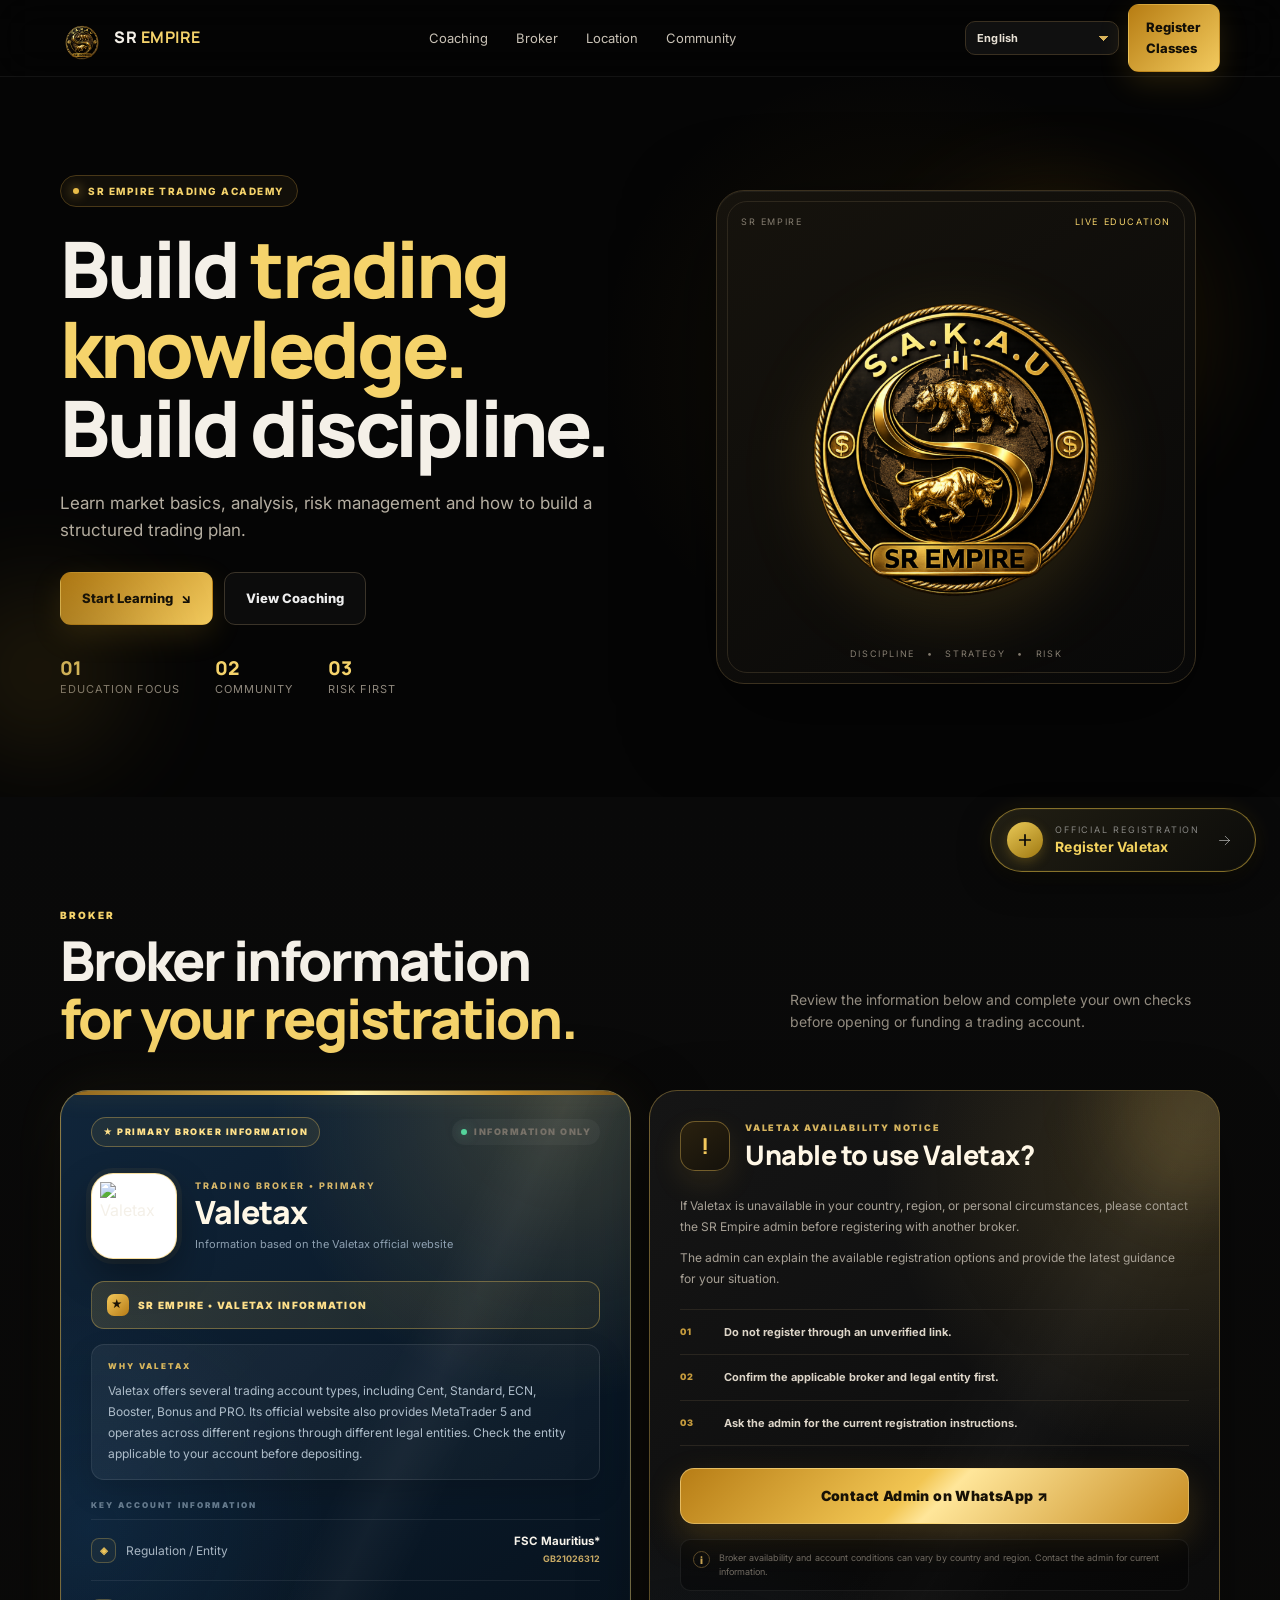
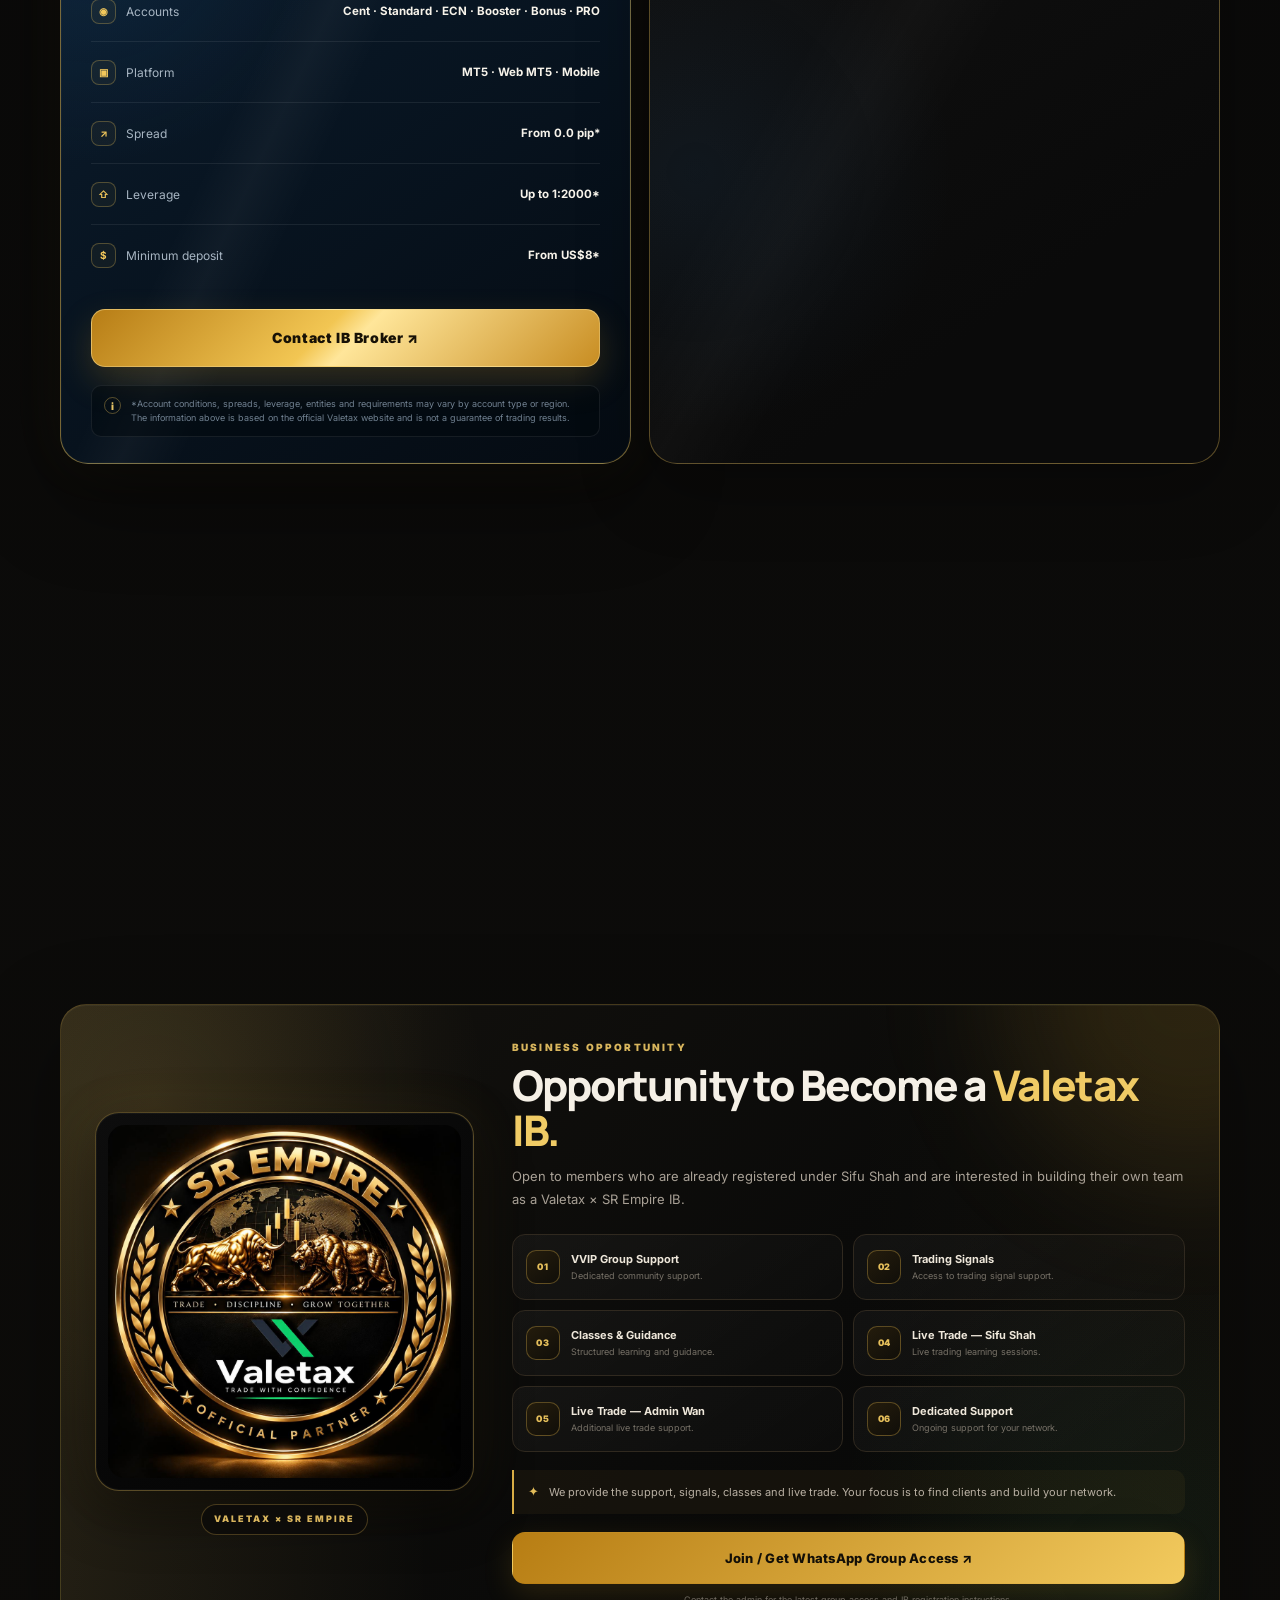
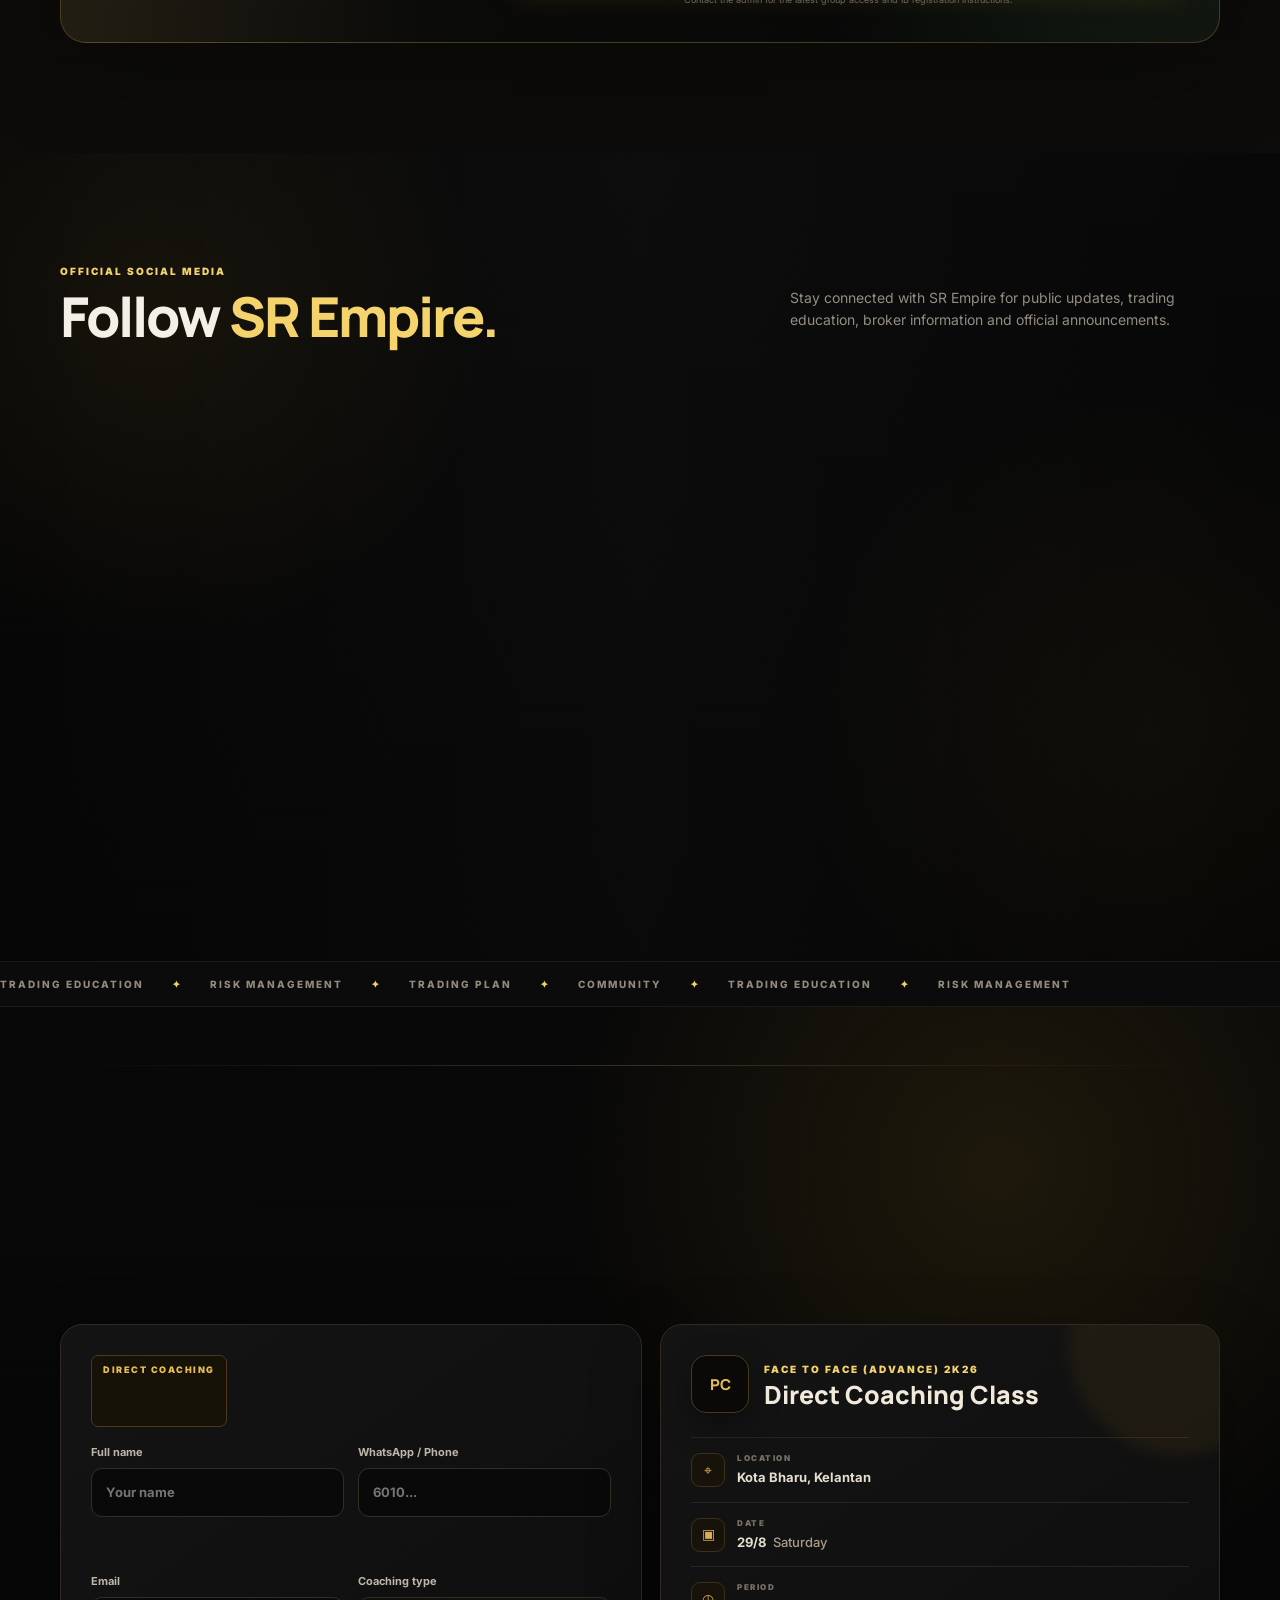
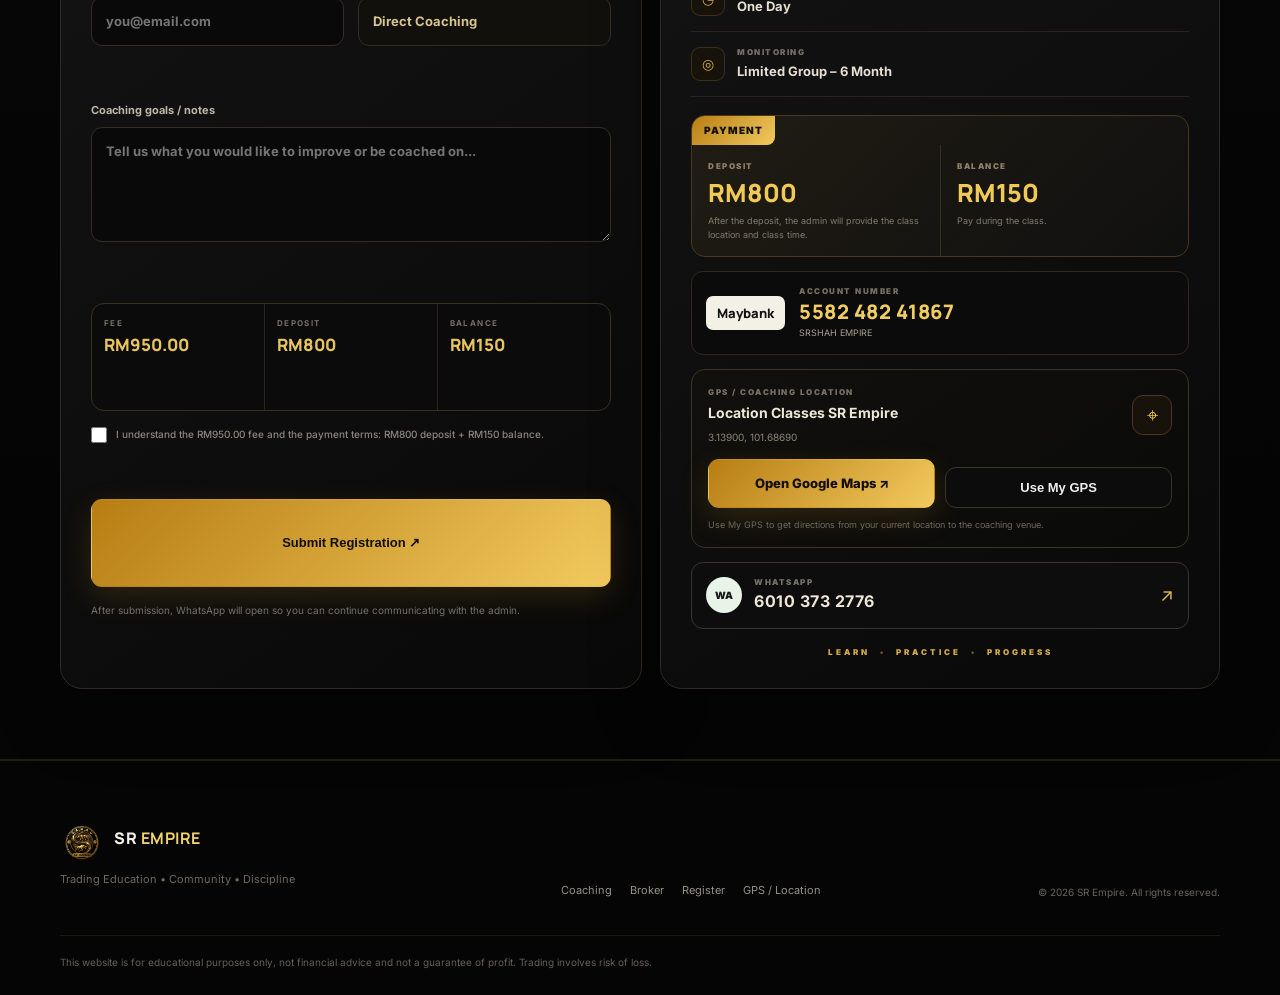
==== commit 7160bb5f: "Add files via upload" ====
--- a/index.html
+++ b/index.html
@@ -11,13 +11,8 @@
 <link crossorigin="" href="https://fonts.gstatic.com" rel="preconnect"/>
 <link href="https://fonts.googleapis.com/css2?family=Inter:wght@400;500;600;700;800;900&amp;family=Manrope:wght@600;700;800&amp;display=swap" rel="stylesheet"/>
 <link href="style.css" rel="stylesheet"/>
-<style id="intro-fallback">
-/* Safety fallback: never let the intro permanently block the page if JS fails. */
-.no-js .intro { opacity:0 !important; visibility:hidden !important; pointer-events:none !important; }
-</style>
-<script>document.documentElement.classList.remove('no-js'); setTimeout(function(){var e=document.getElementById('intro'); if(e)e.classList.add('hide');},5000);</script>
 </head>
-<body class="no-js">
+<body>
 <!-- INTRO -->
 <div class="intro" id="intro">
 <div class="intro-glow"></div>
@@ -35,7 +30,7 @@
 <span>SR <b>EMPIRE</b></span>
 </a>
 <nav class="desktop-nav">
-<a href="#kelas" data-i18n="navClasses">Classes</a>
+<a href="#daftar" data-i18n="navClasses">Classes</a>
 <a href="#broker" data-i18n="navBroker">Broker</a>
 <a href="#daftar" data-i18n="navLocation">Location</a>
 <a href="#komuniti" data-i18n="navCommunity">Community</a>
@@ -49,7 +44,7 @@
 </div>
 </div>
 <div class="mobile-menu" id="mobileMenu">
-<a href="#kelas" data-i18n="navClasses">Classes</a>
+<a href="#daftar" data-i18n="navClasses">Classes</a>
 <a href="#broker" data-i18n="navBroker">Broker</a>
 <a href="#daftar" data-i18n="navLocation">Location</a>
 <a href="#komuniti" data-i18n="navCommunity">Community</a>
@@ -66,7 +61,7 @@
 <p class="hero-text" data-i18n="heroText">Learn market basics, analysis, risk management and how to build a structured trading plan.</p>
 <div class="hero-buttons">
 <a class="btn btn-gold btn-lg" href="#daftar"><span data-i18n="startLearning">Start Learning</span> <span>↘</span></a>
-<a class="btn btn-outline btn-lg" href="#kelas" data-i18n="viewPrograms">View Programs</a>
+<a class="btn btn-outline btn-lg" href="#daftar" data-i18n="viewPrograms">View Programs</a>
 </div>
 <div class="stats">
 <div><strong>01</strong><span data-i18n="educationFocus">Education Focus</span></div>
@@ -224,26 +219,13 @@
         <span class="social-icon social-icon-instagram" aria-hidden="true"><img src="https://cdn.simpleicons.org/instagram/ffffff" alt="Instagram"/></span><div class="social-copy"><small data-i18n="officialInstagram">OFFICIAL INSTAGRAM</small><strong>@srshah_4111</strong><h3 data-i18n="instagramTitle">SR Empire Community</h3><p data-i18n="instagramDesc">Official class information, SR Empire activities, educational content and community updates.</p></div><span class="social-arrow">↗</span>
       </a>
       <a class="social-card-large social-card-wa reveal" id="adminWhatsappLink" href="#" target="_blank" rel="noopener noreferrer">
-        <span class="social-icon social-icon-whatsapp" aria-hidden="true"><img src="https://cdn.simpleicons.org/whatsapp/ffffff" alt="Whatsapp"/></span><div class="social-copy"><small data-i18n="officialWhatsapp">OFFICIAL WHATSAPP ADMIN</small><strong>+60 10 373 2776</strong><h3 data-i18n="whatsappTitle">SR Empire Direct Contact</h3><p data-i18n="whatsappDesc">Contact the official admin for broker registration, personal coaching and SR Empire enquiries.</p></div><span class="social-arrow">↗</span>
+        <span class="social-icon social-icon-whatsapp" aria-hidden="true"><img src="https://cdn.simpleicons.org/whatsapp/ffffff" alt="Whatsapp"/></span><div class="social-copy"><small data-i18n="officialWhatsapp">OFFICIAL WHATSAPP ADMIN</small><strong>+60 10 373 2776</strong><h3 data-i18n="whatsappTitle">SR Empire Direct Contact</h3><p data-i18n="whatsappDesc">Contact the official admin for broker registration, Direct Coaching and SR Empire enquiries.</p></div><span class="social-arrow">↗</span>
       </a>
     </div>
   </div>
 </section>
 
 <section class="marquee"><div class="marquee-track"><span>TRADING EDUCATION</span><b>✦</b><span>RISK MANAGEMENT</span><b>✦</b><span>TRADING PLAN</span><b>✦</b><span>COMMUNITY</span><b>✦</b><span>TRADING EDUCATION</span><b>✦</b><span>RISK MANAGEMENT</span></div></section>
-<section class="section" id="kelas">
-<div class="container">
-<div class="section-heading reveal">
-<div><div class="section-label" data-i18n="learningPrograms">LEARNING PROGRAMS</div><h2 data-i18n="learningTitle">Level up your<br/><span>trading skills.</span></h2></div>
-<p data-i18n="learningIntro">Structured lessons designed to help you understand the process, not simply chase results.</p>
-</div>
-<div class="program-grid">
-<article class="program-card reveal"><div class="program-num">01</div><span class="pill" data-i18n="beginner">BEGINNER</span><h3 data-i18n="tradingBasics">Trading Basics</h3><p data-i18n="tradingBasicsDesc">Market structure, candlesticks, trends, support &amp; resistance, leverage and risk management basics.</p><a href="#daftar" data-i18n="registerInterest">Register interest →</a></article>
-<article class="program-card featured reveal"><div class="featured-label" data-i18n="mostPopular">MOST POPULAR</div><div class="program-num">02</div><span class="pill" data-i18n="intermediate">INTERMEDIATE</span><h3 data-i18n="analysisStrategy">Analysis &amp; Strategy</h3><p data-i18n="analysisDesc">Trading plans, backtesting, journaling, entry/exit setups and systematic position management.</p><a href="#daftar">Register interest →</a></article>
-<article class="program-card reveal"><div class="program-num">03</div><span class="pill" data-i18n="mentorship">MENTORSHIP</span><h3 data-i18n="intensiveCoaching">Intensive Coaching</h3><p data-i18n="coachingDesc">Group guidance, journal reviews and process discipline with a mentor.</p><a href="#daftar">Register interest →</a></article>
-</div>
-</div>
-</section>
 <!-- IB BROKER GUIDE MODAL -->
 <div class="ib-modal" id="ibModal" aria-hidden="true">
   <div class="ib-modal-backdrop" data-ib-close></div>
@@ -270,15 +252,15 @@
 <div class="container">
 <div class="section-heading reveal">
 <div>
-<div class="section-label" data-i18n="personalReg">PERSONAL COACHING REGISTRATION</div>
-<h2 data-i18n="personalTitle">Personal Coaching<br/><span>Face to Face (Advance) 2K26</span></h2>
-</div>
-<p data-i18n="personalIntro">Complete the registration form to join a face-to-face personal coaching session in Kota Bharu, Kelantan.</p>
+<div class="section-label" data-i18n="personalReg">DIRECT COACHING REGISTRATION</div>
+<h2 data-i18n="personalTitle">Direct Coaching<br/><span>Face to Face (Advance) 2K26</span></h2>
+</div>
+<p data-i18n="personalIntro">Complete the registration form to join a face-to-face Direct Coaching session in Kota Bharu, Kelantan.</p>
 </div>
 
 <div class="personal-coaching-grid">
 <form class="registration-form reveal" id="registerForm">
-<div class="form-badge" data-i18n="personalClass">PERSONAL COACHING CLASS</div>
+<div class="form-badge" data-i18n="personalClass">DIRECT COACHING</div>
 
 <div class="field-grid">
 <label><span data-i18n="fullName">Full name</span><input id="name" placeholder="Your name" data-i18n-placeholder="yourName" required=""/></label>
@@ -287,7 +269,7 @@
 
 <div class="field-grid">
 <label><span data-i18n="email">Email</span><input id="email" placeholder="anda@email.com" data-i18n-placeholder="emailPlaceholder" type="email"/></label>
-<label><span data-i18n="coachingProgram">Coaching program</span><input id="course" value="Face to Face (Advance) 2K26" readonly=""/></label>
+<label><span data-i18n="coachingProgram">Coaching type</span><input id="course" value="Direct Coaching" readonly=""/></label>
 </div>
 
 <label><span data-i18n="coachingGoals">Coaching goals / notes</span><textarea id="message" placeholder="Tell us what you would like to improve or be coached on..." data-i18n-placeholder="coachingPlaceholder"></textarea></label>
@@ -312,7 +294,7 @@
 <div class="coaching-icon">PC</div>
 <div>
 <div class="section-label" data-i18n="faceAdvance">FACE TO FACE (ADVANCE) 2K26</div>
-<h3 data-i18n="personalClassTitle">Personal Coaching Class</h3>
+<h3 data-i18n="personalClassTitle">Direct Coaching</h3>
 </div>
 </div>
 
@@ -386,8 +368,71 @@
 </aside>
 </div>
 </div>
-</section><footer><div class="container footer-inner"><div><a class="brand"><img alt="" src="logo.png"/><span>SR <b>EMPIRE</b></span></a><p data-i18n="footerTagline">Trading Education • Community • Discipline</p></div><div class="footer-links"><a href="#kelas" data-i18n="navClasses">Classes</a><a href="#broker" data-i18n="navBroker">Broker</a><a href="#daftar" data-i18n="footerRegister">Register</a><a href="#daftar" data-i18n="footerGps">GPS / Location</a></div><div class="copyright">© <span id="year"></span> SR Empire. All rights reserved.</div></div><div class="container disclaimer" data-i18n="footerDisclaimer">This website is for educational purposes only, not financial advice and not a guarantee of profit. Trading involves risk of loss.</div></footer>
-</div>
+</section><footer><div class="container footer-inner"><div><a class="brand"><img alt="" src="logo.png"/><span>SR <b>EMPIRE</b></span></a><p data-i18n="footerTagline">Trading Education • Community • Discipline</p></div><div class="footer-links"><a href="#daftar" data-i18n="navClasses">Classes</a><a href="#broker" data-i18n="navBroker">Broker</a><a href="#daftar" data-i18n="footerRegister">Register</a><a href="#daftar" data-i18n="footerGps">GPS / Location</a></div><div class="copyright">© <span id="year"></span> SR Empire. All rights reserved.</div></div><div class="container disclaimer" data-i18n="footerDisclaimer">This website is for educational purposes only, not financial advice and not a guarantee of profit. Trading involves risk of loss.</div></footer>
+</div>
+<!-- FLOATING REGISTRATION BUTTON -->
+  <a
+    href="valetax.html"
+    class="register-floating"
+    target="_blank"
+    rel="noopener noreferrer"
+    aria-label="Register with Valetax"
+  >
+
+    <!-- GOLD ICON -->
+    <span class="register-icon">
+      <svg
+        viewBox="0 0 24 24"
+        fill="none"
+        xmlns="http://www.w3.org/2000/svg"
+      >
+        <path
+          d="M12 5V19"
+          stroke="currentColor"
+          stroke-linecap="round"
+        />
+        <path
+          d="M5 12H19"
+          stroke="currentColor"
+          stroke-linecap="round"
+        />
+      </svg>
+    </span>
+
+    <!-- TEXT -->
+    <span class="register-content">
+      <span class="register-small">
+        Official Registration
+      </span>
+
+      <span class="register-title">
+        Register Valetax
+      </span>
+    </span>
+
+    <!-- ARROW -->
+    <span class="register-arrow">
+      <svg
+        viewBox="0 0 24 24"
+        fill="none"
+        xmlns="http://www.w3.org/2000/svg"
+      >
+        <path
+          d="M5 12H19"
+          stroke="currentColor"
+          stroke-linecap="round"
+          stroke-linejoin="round"
+        />
+        <path
+          d="M13 6L19 12L13 18"
+          stroke="currentColor"
+          stroke-linecap="round"
+          stroke-linejoin="round"
+        />
+      </svg>
+    </span>
+
+  </a>
 <div class="toast" id="toast"></div>
 <script src="script.js"></script>
 </body>
--- a/style.css
+++ b/style.css
@@ -17,6 +17,196 @@
 }
 .broker-head small{color:#8e877b;font-size:9px;letter-spacing:1.5px}.broker-head h3{margin:2px 0;font-size:20px}.broker-row{display:flex;justify-content:space-between;gap:15px;padding:13px 0;border-top:1px solid #27231d;font-size:12px;color:#928b80}.broker-row b{color:#e4ded1;text-align:right}.check-icon{color:#e9bd4d;font-size:22px}.check-card h3{font:800 23px Manrope}.check{display:flex;gap:14px;align-items:center;border-top:1px solid #29251f;padding:14px 0}.check span{color:#8e6a22;font-size:11px;font-weight:900}.check p{margin:0;color:#aaa398;font-size:13px}
 .registration-form label{display:block;color:#bdb6a9;font-size:11px;font-weight:700}.registration-form label>span{display:block;margin-bottom:7px}input,select,textarea{width:100%;border:1px solid #332e25;background:#090909;color:#eee;border-radius:11px;padding:13px 14px;outline:none;font:inherit;font-size:13px}input:focus,select:focus,textarea:focus{border-color:#9d741d;box-shadow:0 0 0 3px rgba(200,148,31,.08)}textarea{min-height:115px;resize:vertical}.field-grid{display:grid;grid-template-columns:1fr 1fr;gap:14px}.registration-form{display:grid;gap:15px}.registration-form small{color:#777167;font-size:10px}.community-card{display:flex;flex-direction:column;justify-content:center}.community-card .section-label{margin-top:24px}.community-card h3{font:800 35px/1.1 Manrope;margin:10px 0}.community-card p{color:#9e968a;font-size:14px;max-width:420px}.socials{display:grid;gap:10px;margin-top:15px}.socials a{display:flex;justify-content:space-between;padding:14px;border:1px solid #302b22;border-radius:11px;background:#0d0d0d;font-size:13px;font-weight:800}.socials a:hover{border-color:#71551e;color:var(--gold2)}
+.register-floating {
+      position: fixed;
+      right: 24px;
+      bottom: 28px;
+
+      display: flex;
+      align-items: center;
+      gap: 12px;
+
+      padding: 13px 18px 13px 16px;
+
+      text-decoration: none;
+      color: #f6d76a;
+
+      background:
+        linear-gradient(
+          135deg,
+          rgba(35, 32, 20, 0.96),
+          rgba(12, 12, 10, 0.98)
+        );
+
+      border: 1px solid rgba(225, 187, 65, 0.55);
+      border-radius: 999px;
+
+      box-shadow:
+        0 10px 30px rgba(0, 0, 0, 0.55),
+        0 0 0 1px rgba(255, 215, 100, 0.04) inset,
+        0 0 22px rgba(218, 176, 42, 0.10);
+
+      backdrop-filter: blur(14px);
+      -webkit-backdrop-filter: blur(14px);
+
+      z-index: 9999;
+
+      transition:
+        transform 0.3s ease,
+        box-shadow 0.3s ease,
+        border-color 0.3s ease;
+    }
+
+    /* Icon */
+    .register-icon {
+      width: 36px;
+      height: 36px;
+
+      display: flex;
+      align-items: center;
+      justify-content: center;
+
+      border-radius: 50%;
+
+      background: linear-gradient(
+        145deg,
+        #e9c957,
+        #9f7811
+      );
+
+      color: #080808;
+
+      box-shadow:
+        0 4px 12px rgba(218, 176, 42, 0.25);
+
+      flex-shrink: 0;
+    }
+
+    .register-icon svg {
+      width: 18px;
+      height: 18px;
+      stroke-width: 2.3;
+    }
+
+    /* Text */
+    .register-content {
+      display: flex;
+      flex-direction: column;
+      line-height: 1.15;
+    }
+
+    .register-small {
+      font-size: 9px;
+      letter-spacing: 1.8px;
+      text-transform: uppercase;
+      color: rgba(255, 255, 255, 0.48);
+      margin-bottom: 4px;
+    }
+
+    .register-title {
+      font-size: 14px;
+      font-weight: 700;
+      letter-spacing: 0.2px;
+      color: #f4d35e;
+      white-space: nowrap;
+    }
+
+    /* Arrow */
+    .register-arrow {
+      width: 25px;
+      height: 25px;
+
+      display: flex;
+      align-items: center;
+      justify-content: center;
+
+      color: rgba(255,255,255,0.7);
+
+      transition:
+        transform 0.3s ease,
+        color 0.3s ease;
+    }
+
+    .register-arrow svg {
+      width: 17px;
+      height: 17px;
+    }
+
+    /* Hover */
+    .register-floating:hover {
+      transform: translateY(-4px);
+
+      border-color: rgba(239, 204, 91, 0.9);
+
+      box-shadow:
+        0 16px 38px rgba(0, 0, 0, 0.65),
+        0 0 28px rgba(218, 176, 42, 0.18);
+    }
+
+    .register-floating:hover .register-arrow {
+      transform: translateX(4px);
+      color: #f4d35e;
+    }
+
+    /* Active */
+    .register-floating:active {
+      transform: translateY(-1px) scale(0.98);
+    }
+
+    /* =========================
+       MOBILE
+    ========================== */
+
+    @media (max-width: 600px) {
+
+      .register-floating {
+        right: 18px;
+        bottom: 20px;
+
+        padding: 10px 14px 10px 11px;
+
+        gap: 9px;
+      }
+
+      .register-icon {
+        width: 34px;
+        height: 34px;
+      }
+
+      .register-small {
+        font-size: 8px;
+        letter-spacing: 1.5px;
+      }
+
+      .register-title {
+        font-size: 13px;
+      }
+
+      .register-arrow {
+        width: 21px;
+        height: 21px;
+      }
+    }
+
+    /* =========================
+       VERY SMALL SCREEN
+    ========================== */
+
+    @media (max-width: 380px) {
+
+      .register-floating {
+        right: 14px;
+        bottom: 16px;
+      }
+
+      .register-small {
+        display: none;
+      }
+
+      .register-title {
+        font-size: 12px;
+      }
+    }
 .location-section{background:radial-gradient(circle at 15% 60%,rgba(201,150,37,.07),transparent 30%)}.map-card{padding:15px}.map-art{height:290px;border-radius:15px;position:relative;overflow:hidden;background-color:#10120f;background-image:linear-gradient(30deg,transparent 49%,rgba(196,156,63,.08) 50%,transparent 51%),linear-gradient(120deg,transparent 49%,rgba(196,156,63,.07) 50%,transparent 51%);background-size:85px 85px}.map-art:before,.map-art:after{content:"";position:absolute;background:#181a16;border:1px solid #24271f;transform:rotate(-14deg)}.map-art:before{width:70%;height:40%;left:-10%;top:22%}.map-art:after{width:65%;height:35%;right:-8%;bottom:5%;transform:rotate(18deg)}.map-pin{position:absolute;z-index:2;left:50%;top:45%;transform:translate(-50%,-50%);font-size:48px;color:var(--gold2);text-shadow:0 8px 30px #000}.map-label{position:absolute;z-index:2;left:50%;top:65%;transform:translateX(-50%);font-size:9px;letter-spacing:2px;color:#c9b991}.location-info{display:flex;align-items:center;justify-content:space-between;gap:20px;padding:20px 8px 10px}.location-info small{color:#7d766a;font-size:9px;letter-spacing:1.5px}.location-info h3{margin:2px 0;font-size:17px}.location-info p{margin:0;color:#777066;font-size:11px}.gps-btn{width:100%;margin-top:8px}.location-side{display:grid;gap:0;padding:0;overflow:hidden}.mini-card{padding:28px;border-bottom:1px solid #29251f}.mini-card:last-child{border-bottom:0}.mini-card>span{color:#a77c1e;font-size:10px;font-weight:900}.mini-card h3{margin:7px 0;font:800 19px Manrope}.mini-card p{margin:0;color:#8e877c;font-size:12px}
 footer{border-top:1px solid #211e18;padding:55px 0 25px;background:#050505}.footer-inner{display:grid;grid-template-columns:1.5fr 1fr 1fr;gap:30px;align-items:end}.footer-inner p{font-size:11px;color:#6f695f}.footer-links{display:flex;gap:18px;font-size:11px;color:#969084}.copyright{text-align:right;font-size:10px;color:#69645b}.disclaimer{margin-top:35px;padding-top:18px;border-top:1px solid #1c1915;color:#666057;font-size:10px}.toast{position:fixed;right:18px;bottom:18px;background:#17130b;border:1px solid #5a441c;color:#f2d37a;padding:13px 16px;border-radius:10px;z-index:1000;display:none;box-shadow:0 15px 40px #000}
 .reveal{opacity:0;transform:translateY(28px);transition:opacity .8s ease,transform .8s cubic-bezier(.2,.8,.2,1)}.reveal.visible{opacity:1;transform:none}
@@ -152,7 +342,7 @@
   z-index:2;
 }
 
-/* ===== PERSONAL COACHING REGISTRATION ===== */
+/* ===== DIRECT COACHING REGISTRATION ===== */
 .personal-register{
   padding:58px 0 70px;
   background:
@@ -249,7 +439,7 @@
   .coaching-info-head h3{font-size:21px}
 }
 
-/* ===== GPS / LOKASI DI PERSONAL COACHING ===== */
+/* ===== GPS / LOKASI DI DIRECT COACHING ===== */
 .coaching-location-box{
   margin-top:14px;
   padding:16px;
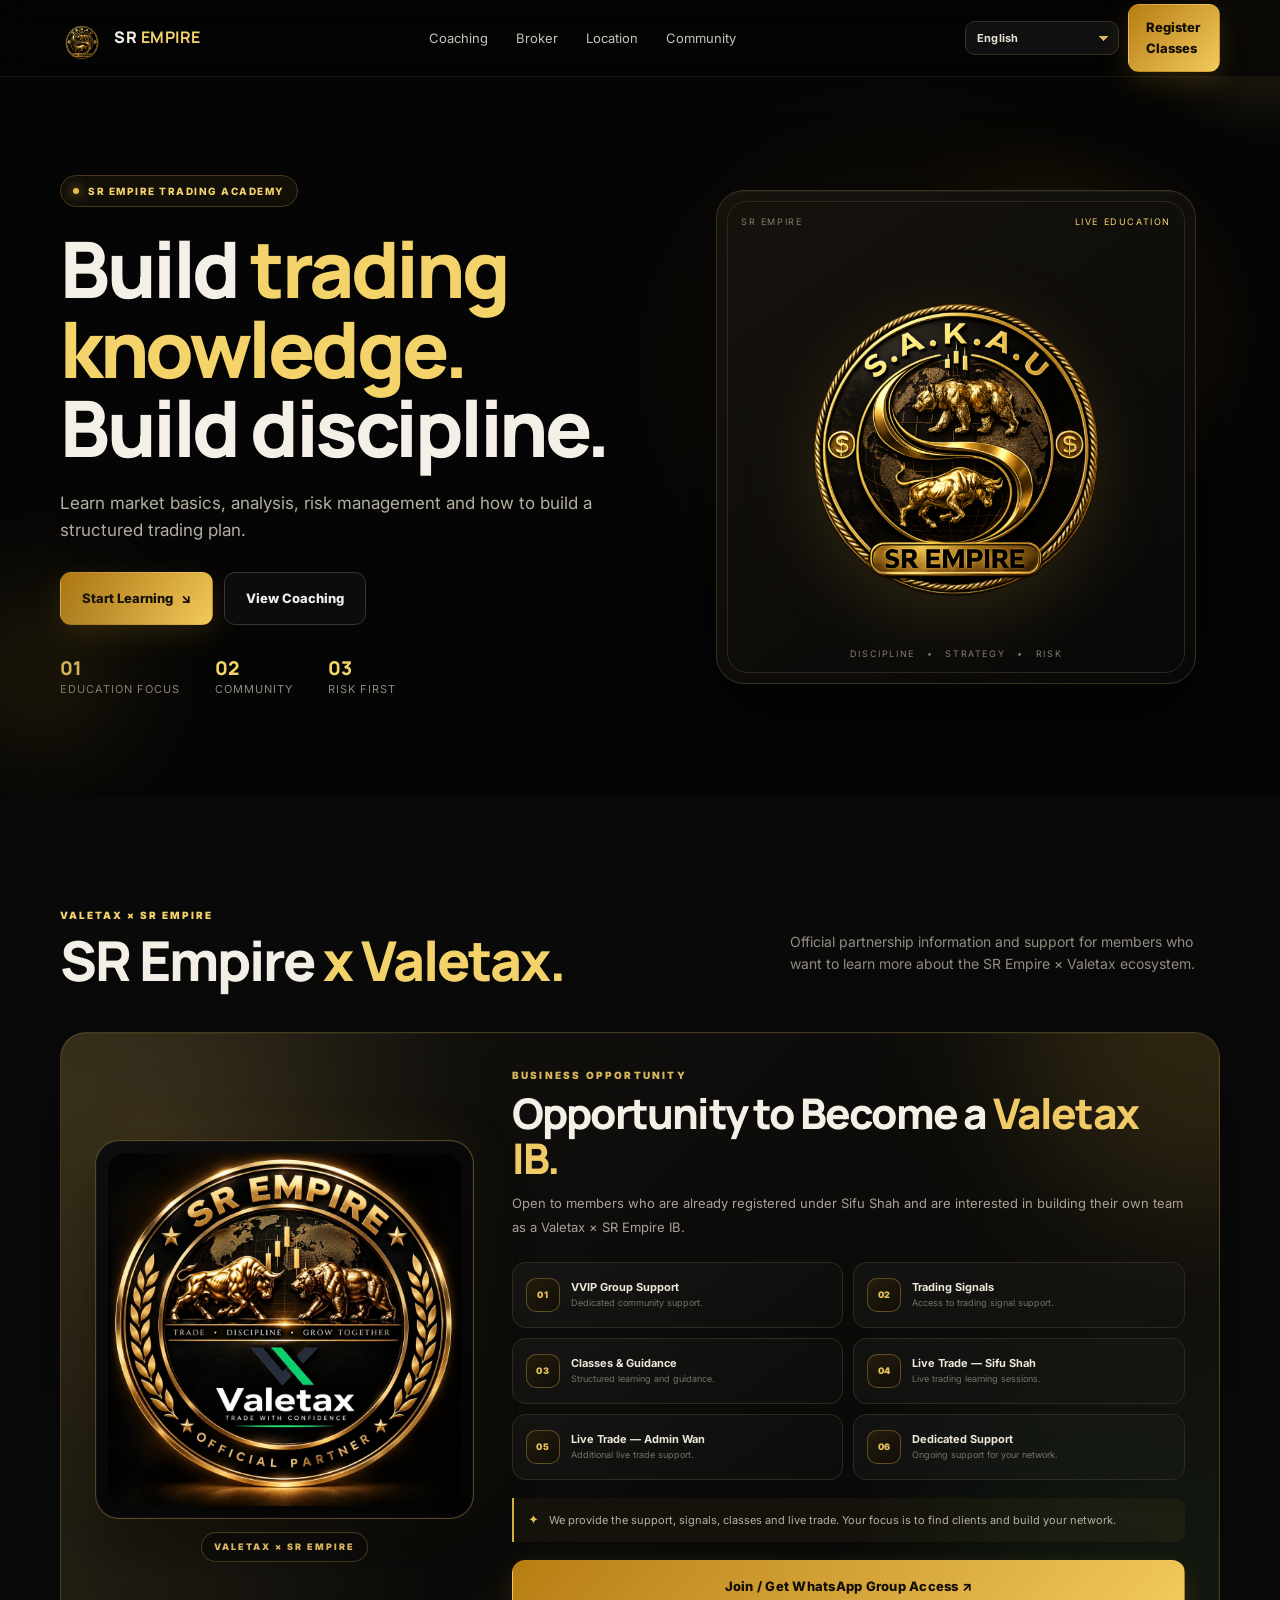
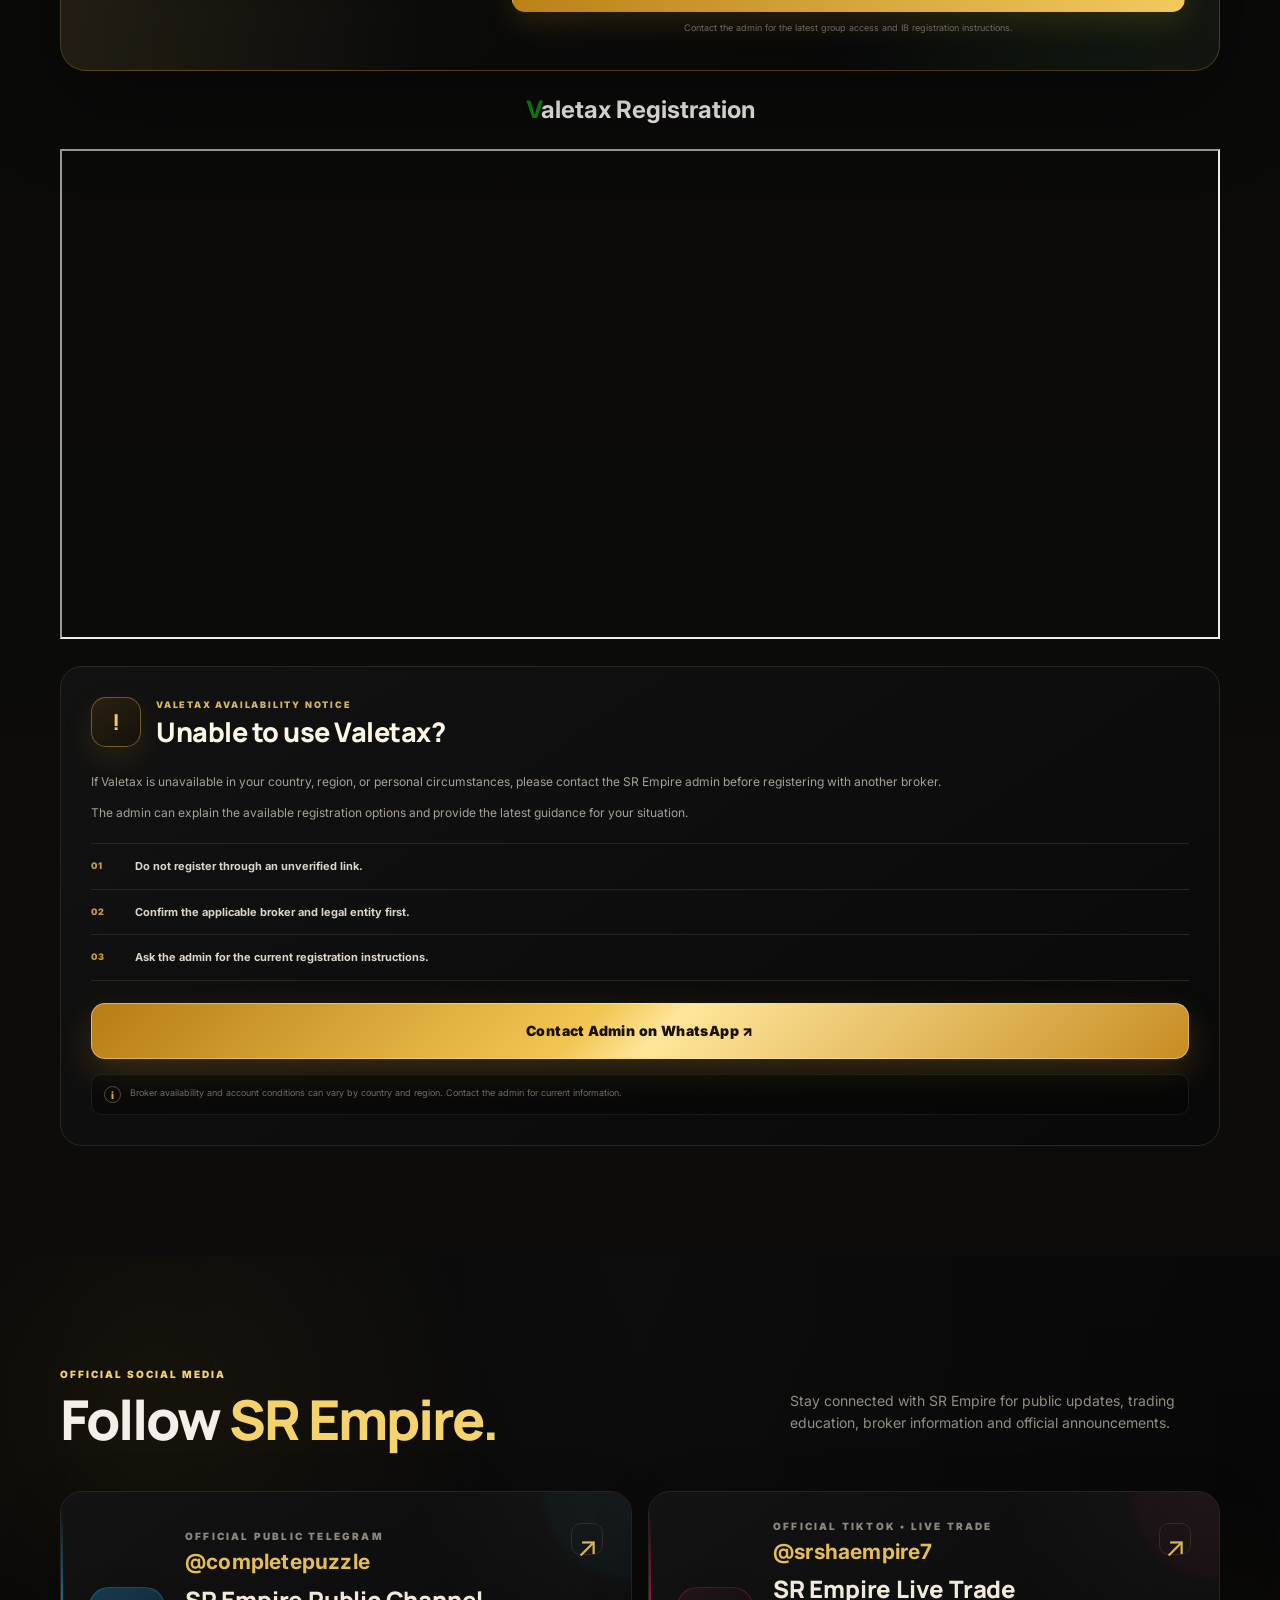
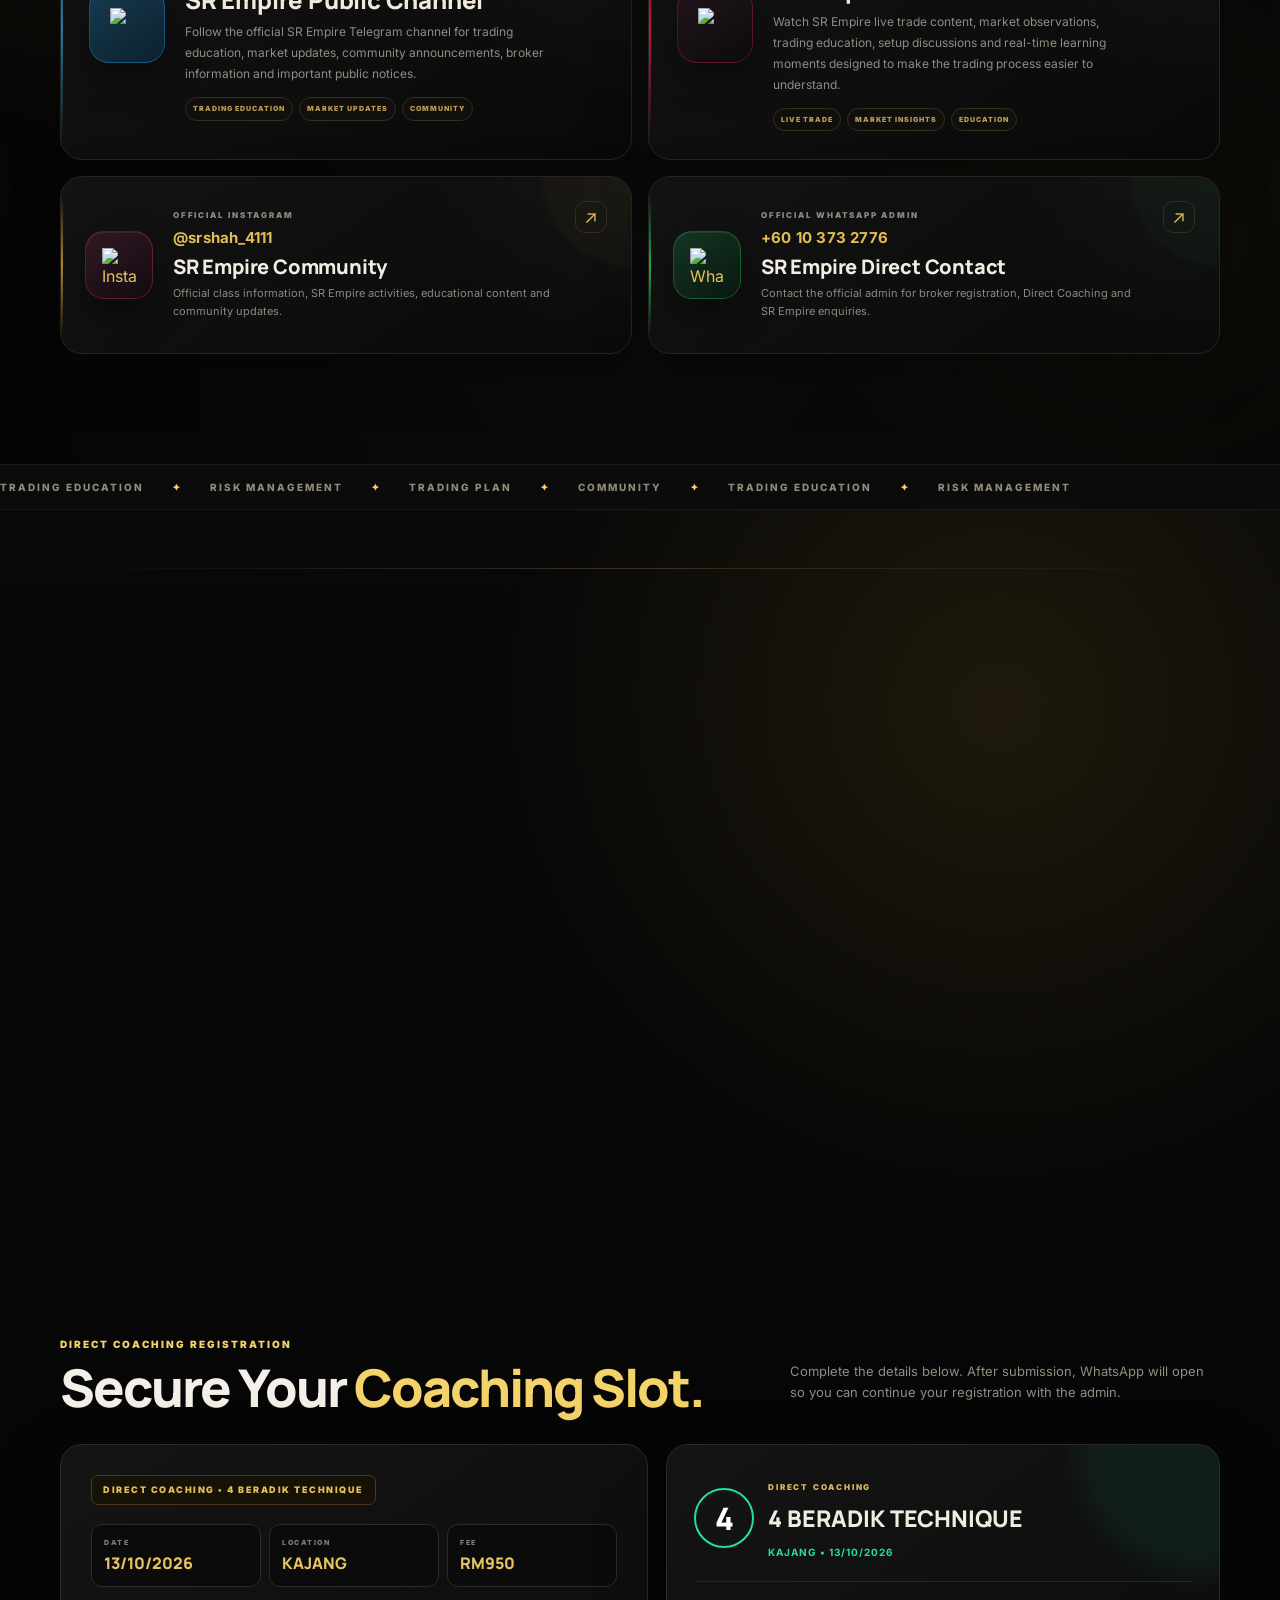
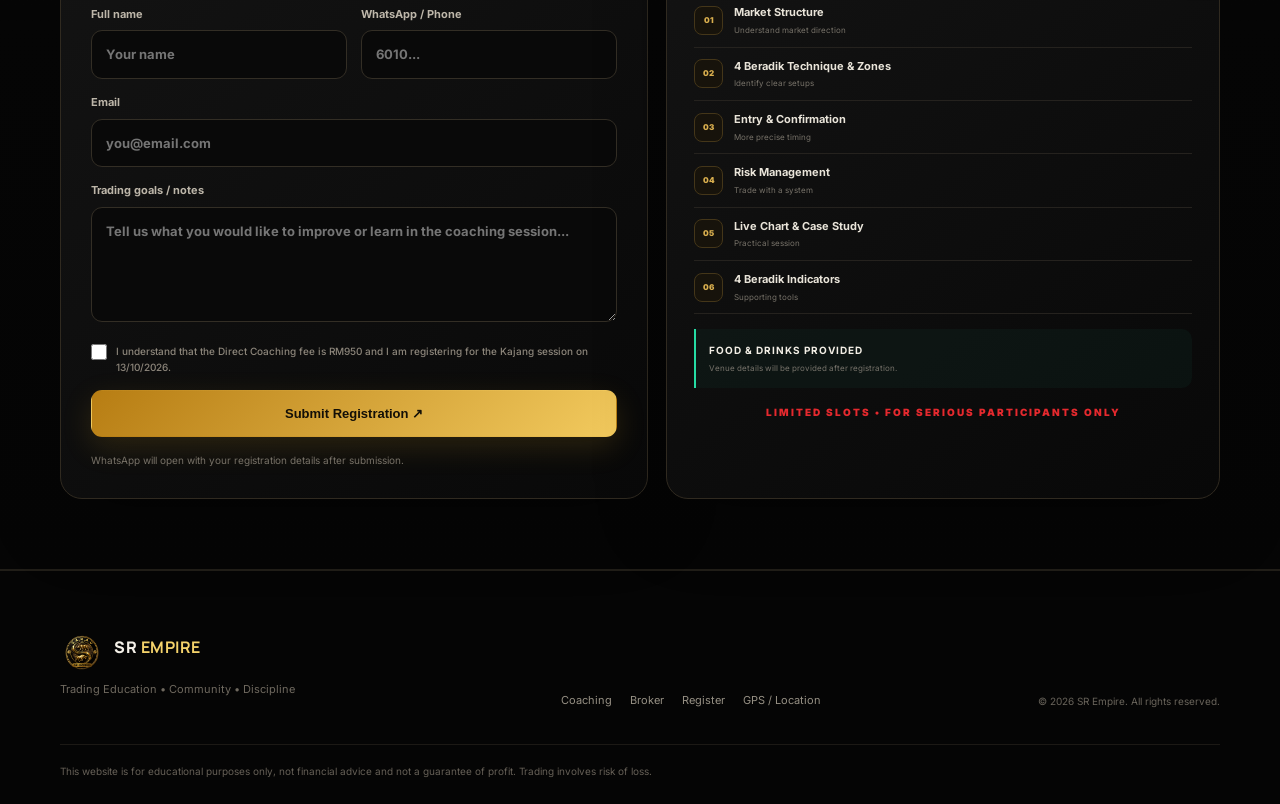
==== commit ad6922ce: "Add files via upload" ====
--- a/index.html
+++ b/index.html
@@ -5,7 +5,20 @@
 <meta charset="utf-8"/>
 <meta content="width=device-width, initial-scale=1" name="viewport"/>
 <meta content="#050505" name="theme-color"/>
+<meta name="description" content="Build trading knowledge.
+Build discipline.
+Learn market basics, analysis, risk management and how to build a structured trading plan.">
+<meta name="keywords" content="SR Empire, Trading, Valetax, 4beradik, Trading Malaysia">
+<meta property="og:image" content="logo.png">
+<meta property="og:type" content="website">
+<meta property="og:site_name" content="SR Empire | Trading Academy">
+<meta property="og:image:alt" content="SR Empire">
+<meta property="og:image:width" content="1200">
+<meta property="og:image:height" content="630">
+<meta property="og:title" content="SR Empire | Trading Academy">
 <meta content="SR Empire — Trading Education, Community &amp; Discipline." name="description"/>
+<link rel="icon" type="image/x-icon" href="logo.png">
+<link rel="icon" href="logo.png" type="image/png" sizes="32x32">
 <title>SR Empire | Trading Academy</title>
 <link href="https://fonts.googleapis.com" rel="preconnect"/>
 <link crossorigin="" href="https://fonts.gstatic.com" rel="preconnect"/>
@@ -13,7 +26,7 @@
 <link href="style.css" rel="stylesheet"/>
 </head>
 <body>
-<!-- INTRO -->
+<!-- Intro Nya Disini -->
 <div class="intro" id="intro">
 <div class="intro-glow"></div>
 <div class="intro-inner">
@@ -78,104 +91,28 @@
 </div>
 </div>
 </section><section class="section dark-section" id="broker">
-<div class="container">
-<div class="section-heading reveal">
-<div><div class="section-label">BROKER</div><h2 data-i18n="brokerTitle">Broker information<br/><span>for your registration.</span></h2></div>
-<p data-i18n="brokerIntro">Review the information below and complete your own checks before opening or funding a trading account.</p>
-</div>
-<div class="broker-grid broker-grid-pro">
-
-<article class="broker-card reveal valetax-card recommended-broker">
-<div class="broker-accent"></div>
-<div class="broker-topline">
-<span class="broker-tag" data-i18n="primaryBroker">★ PRIMARY BROKER INFORMATION</span>
-<span class="broker-status"><i></i> INFORMATION ONLY</span>
-</div>
-<div class="broker-head broker-head-pro">
-<span class="broker-logo valetax-logo">
-<img alt="Valetax" src="https://valetax.com/wp-content/uploads/COVER-PROFILE-1200-X-1200.jpg"/>
-</span>
-<div class="broker-brand-copy">
-<small data-i18n="primaryTradingBroker">TRADING BROKER • PRIMARY</small>
-<h3>Valetax</h3>
-<p data-i18n="valetaxSource">Information based on the Valetax official website</p>
-</div>
-</div>
-<div class="recommended-badge" data-i18n="valetaxInfo">SR EMPIRE • VALETAX INFORMATION</div>
-<div class="broker-intro-box">
-<p>Valetax offers several trading account types, including Cent, Standard, ECN, Booster, Bonus and PRO. Its official website also provides MetaTrader 5 and operates across different regions through different legal entities. Check the entity applicable to your account before depositing.</p>
-</div>
-<div class="broker-data">
-<div class="broker-row"><span><b class="broker-row-icon">◈</b><em>Regulation / Entity</em></span><strong>FSC Mauritius*<br><small>GB21026312</small></strong></div>
-<div class="broker-row"><span><b class="broker-row-icon">◉</b><em>Accounts</em></span><strong>Cent · Standard · ECN · Booster · Bonus · PRO</strong></div>
-<div class="broker-row"><span><b class="broker-row-icon">▣</b><em>Platform</em></span><strong>MT5 · Web MT5 · Mobile</strong></div>
-<div class="broker-row"><span><b class="broker-row-icon">↗</b><em>Spread</em></span><strong>From 0.0 pip*</strong></div>
-<div class="broker-row"><span><b class="broker-row-icon">⇧</b><em>Leverage</em></span><strong>Up to 1:2000*</strong></div>
-<div class="broker-row"><span><b class="broker-row-icon">$</b><em>Minimum deposit</em></span><strong>From US$8*</strong></div>
-</div>
-<div class="broker-actions broker-actions-pro">
-<a class="btn btn-gold btn-lg broker-wa-btn" data-broker="Valetax" data-ib-url="https://ma.valetaxid.com/p/4345089" href="#" data-i18n="contactIb">Contact IB Broker ↗</a>
-</div>
-<div class="broker-disclaimer"><span>i</span><small>*Account conditions, spreads, leverage, entities and requirements may vary by account type or region. The information above is based on the official Valetax website and is not a guarantee of trading results.</small></div>
-</article>
-
-<aside class="broker-card reveal broker-fallback-card">
-<div class="fallback-glow"></div>
-<div class="fallback-topline">
-<span class="fallback-icon">!</span>
-<div>
-<small data-i18n="availabilityNotice">VALETAX AVAILABILITY NOTICE</small>
-<h3 data-i18n="unableValetax">Unable to use Valetax?</h3>
-</div>
-</div>
-<div class="fallback-copy">
-<p data-i18n="fallbackP1">If Valetax is unavailable in your country, region, or personal circumstances, please contact the SR Empire admin before registering with another broker.</p>
-<p data-i18n="fallbackP2">The admin can explain the available registration options and provide the latest guidance for your situation.</p>
-</div>
-<div class="fallback-points">
-<div><span>01</span><b data-i18n="fallback1">Do not register through an unverified link.</b></div>
-<div><span>02</span><b data-i18n="fallback2">Confirm the applicable broker and legal entity first.</b></div>
-<div><span>03</span><b data-i18n="fallback3">Ask the admin for the current registration instructions.</b></div>
-</div>
-<a class="btn btn-gold btn-lg fallback-wa-btn" id="brokerFallbackWhatsapp" href="#" target="_blank" rel="noopener noreferrer" data-i18n="contactAdmin">Contact Admin on WhatsApp ↗</a>
-<div class="fallback-note"><span>i</span><small data-i18n="fallbackNote">Broker availability and account conditions can vary by country and region. Contact the admin for current information.</small></div>
-</aside>
-
-<aside class="check-card reveal broker-check-pro">
-<div class="check-card-head">
-<span class="check-card-icon">✓</span>
-<div>
-<small data-i18n="riskControl">RISK CONTROL</small>
-<h3 data-i18n="beforeDeposit">Before-deposit checklist</h3>
-</div>
-</div>
-<p class="check-card-sub" data-i18n="checkSub">Use this checklist as a basic step before making a decision.</p>
-<div class="check-list">
-<div class="check"><span>01</span><div><b data-i18n="legal">Legal</b><p data-i18n="legalDesc">Check the legal entity name and regulator.</p></div></div>
-<div class="check"><span>02</span><div><b data-i18n="cost">Cost</b><p data-i18n="costDesc">Understand spreads, commissions, swaps and other fees.</p></div></div>
-<div class="check"><span>03</span><div><b data-i18n="demo">Demo</b><p data-i18n="demoDesc">Test a demo account before using real funds.</p></div></div>
-<div class="check"><span>04</span><div><b data-i18n="security">Security</b><p data-i18n="securityDesc">Never share your OTP or account password.</p></div></div>
-</div>
-<div class="risk-note"><span>!</span><p data-i18n="riskNote">Trading involves risk. Understand the product, costs and broker terms before using real funds.</p></div>
-</aside>
-
-</div>
+  <div class="container">
+    <div class="section-heading reveal">
+      <div>
+        <div class="section-label">VALETAX × SR EMPIRE</div>
+        <h2>SR Empire <span>x Valetax.</span></h2>
+      </div>
+      <p>Official partnership information and support for members who want to learn more about the SR Empire × Valetax ecosystem.</p>
+    </div>
 
     <article class="ib-partnership-card reveal" id="valetaxSrEmpire">
       <div class="ib-card-glow"></div>
       <div class="ib-card-inner">
         <div class="ib-card-visual">
           <div class="ib-logo-frame">
-            <img src="sr-empire-x-valetax-logo.png" alt="SR Empire x Valetax Official Partner" loading="lazy"/>
+            <img src="sr-empire-x-valetax-logo.png" alt="SR Empire x Valetax" loading="lazy"/>
           </div>
-          <div class="ib-visual-caption" data-i18n="ibPartnerBadge">VALETAX × SR EMPIRE</div>
-        </div>
-
+          <div class="ib-visual-caption">VALETAX × SR EMPIRE</div>
+        </div>
         <div class="ib-card-content">
           <div class="ib-kicker" data-i18n="ibPartnerKicker">BUSINESS OPPORTUNITY</div>
           <h2 data-i18n="ibPartnerTitle">Opportunity to Become a <span>Valetax IB.</span></h2>
           <p class="ib-lead" data-i18n="ibPartnerLead">Open to members who are already registered under Sifu Shah and are interested in building their own team as a Valetax × SR Empire IB.</p>
-
           <div class="ib-benefits">
             <div class="ib-benefit"><span class="ib-benefit-icon">01</span><div><b data-i18n="ibBenefit1">VVIP Group Support</b><small data-i18n="ibBenefit1Desc">Dedicated community support.</small></div></div>
             <div class="ib-benefit"><span class="ib-benefit-icon">02</span><div><b data-i18n="ibBenefit2">Trading Signals</b><small data-i18n="ibBenefit2Desc">Access to trading signal support.</small></div></div>
@@ -184,19 +121,37 @@
             <div class="ib-benefit"><span class="ib-benefit-icon">05</span><div><b data-i18n="ibBenefit5">Live Trade — Admin Wan</b><small data-i18n="ibBenefit5Desc">Additional live trade support.</small></div></div>
             <div class="ib-benefit"><span class="ib-benefit-icon">06</span><div><b data-i18n="ibBenefit6">Dedicated Support</b><small data-i18n="ibBenefit6Desc">Ongoing support for your network.</small></div></div>
           </div>
-
-          <div class="ib-card-note">
-            <span class="ib-note-mark">✦</span>
-            <p data-i18n="ibPartnerNote">We provide the support, signals, classes and live trade. Your focus is to find clients and build your network.</p>
-          </div>
-
-          <a class="btn btn-gold ib-partner-cta" id="ibValetaxWhatsapp" href="#" target="_blank" rel="noopener noreferrer">
-            <span data-i18n="ibPartnerCta">Join / Get WhatsApp Group Access ↗</span>
-          </a>
+          <div class="ib-card-note"><span class="ib-note-mark">✦</span><p data-i18n="ibPartnerNote">We provide the support, signals, classes and live trade. Your focus is to find clients and build your network.</p></div>
+          <a class="btn btn-gold ib-partner-cta" id="ibValetaxWhatsapp" href="#" target="_blank" rel="noopener noreferrer"><span data-i18n="ibPartnerCta">Join / Get WhatsApp Group Access ↗</span></a>
           <small class="ib-card-footnote" data-i18n="ibPartnerFootnote">Contact the admin for the latest group access and IB registration instructions.</small>
         </div>
       </div>
     </article>
+    <div class="registrasititle">
+      <h1 style="text-align: center;"> <span style="color: rgb(11, 136, 11); ">V</span>aletax Registration</h1>
+    <iframe style="margin-bottom: 20px;" src="https://ma.valetaxid.com/embed/register/block?code=Hss5eOO9Bdvpuq4JwPcbv1VXmkmzAYfXPRr6edMJFedfUP%2FofVV6uMMH4MOOFT8bJhT4tfNsohgpsUcmp90deGgCZ9JqSfSJ%2BAZG44V2%2B9DOhIC%2FcHm77Tas047gru1w&lang=en&background=green" width="100%" height="490px" title="Valetax Registration"></iframe>
+      </div>
+    <aside class="broker-card reveal valetax-unavailable-card" id="unableValetax">
+      <div class="fallback-glow"></div>
+      <div class="fallback-topline">
+        <span class="fallback-icon">!</span>
+        <div>
+          <small data-i18n="availabilityNotice">VALETAX AVAILABILITY NOTICE</small>
+          <h3 data-i18n="unableValetax">Unable to use Valetax?</h3>
+        </div>
+      </div>
+      <div class="fallback-copy">
+        <p data-i18n="fallbackP1">If Valetax is unavailable in your country, region, or personal circumstances, please contact the SR Empire admin before registering with another broker.</p>
+        <p data-i18n="fallbackP2">The admin can explain the available registration options and provide the latest guidance for your situation.</p>
+      </div>
+      <div class="fallback-points">
+        <div><span>01</span><b data-i18n="fallback1">Do not register through an unverified link.</b></div>
+        <div><span>02</span><b data-i18n="fallback2">Confirm the applicable broker and legal entity first.</b></div>
+        <div><span>03</span><b data-i18n="fallback3">Ask the admin for the current registration instructions.</b></div>
+      </div>
+      <a class="btn btn-gold btn-lg fallback-wa-btn" id="brokerFallbackWhatsapp" href="#" target="_blank" rel="noopener noreferrer" data-i18n="contactAdmin">Contact Admin on WhatsApp ↗</a>
+      <div class="fallback-note"><span>i</span><small data-i18n="fallbackNote">Broker availability and account conditions can vary by country and region. Contact the admin for current information.</small></div>
+    </aside>
   </div>
 </section>
 
@@ -249,190 +204,87 @@
 </div>
 </main>
 <section class="section top-register personal-register" id="daftar">
-<div class="container">
-<div class="section-heading reveal">
-<div>
-<div class="section-label" data-i18n="personalReg">DIRECT COACHING REGISTRATION</div>
-<h2 data-i18n="personalTitle">Direct Coaching<br/><span>Face to Face (Advance) 2K26</span></h2>
-</div>
-<p data-i18n="personalIntro">Complete the registration form to join a face-to-face Direct Coaching session in Kota Bharu, Kelantan.</p>
-</div>
-
-<div class="personal-coaching-grid">
-<form class="registration-form reveal" id="registerForm">
-<div class="form-badge" data-i18n="personalClass">DIRECT COACHING</div>
-
-<div class="field-grid">
-<label><span data-i18n="fullName">Full name</span><input id="name" placeholder="Your name" data-i18n-placeholder="yourName" required=""/></label>
-<label><span data-i18n="phone">WhatsApp / Phone</span><input id="phone" placeholder="6010..." data-i18n-placeholder="phonePlaceholder" required=""/></label>
-</div>
-
-<div class="field-grid">
-<label><span data-i18n="email">Email</span><input id="email" placeholder="anda@email.com" data-i18n-placeholder="emailPlaceholder" type="email"/></label>
-<label><span data-i18n="coachingProgram">Coaching type</span><input id="course" value="Direct Coaching" readonly=""/></label>
-</div>
-
-<label><span data-i18n="coachingGoals">Coaching goals / notes</span><textarea id="message" placeholder="Tell us what you would like to improve or be coached on..." data-i18n-placeholder="coachingPlaceholder"></textarea></label>
-
-<div class="payment-reminder">
-<div><b data-i18n="fee">Fee</b><strong>RM950.00</strong></div>
-<div><b data-i18n="deposit">Deposit</b><strong>RM800</strong></div>
-<div><b data-i18n="balance">Balance</b><strong>RM150</strong></div>
-</div>
-
-<label class="consent-row">
-<input id="paymentConfirm" type="checkbox" required=""/>
-<span data-i18n="paymentConsent">I understand the RM950.00 fee and the payment terms: RM800 deposit + RM150 balance.</span>
-</label>
-
-<button class="btn btn-gold btn-lg" type="submit" data-i18n="submitRegistration">Submit Registration ↗</button>
-<small data-i18n="afterSubmit">After submission, WhatsApp will open so you can continue communicating with the admin.</small>
-</form>
-
-<aside class="coaching-info reveal">
-<div class="coaching-info-head">
-<div class="coaching-icon">PC</div>
-<div>
-<div class="section-label" data-i18n="faceAdvance">FACE TO FACE (ADVANCE) 2K26</div>
-<h3 data-i18n="personalClassTitle">Direct Coaching</h3>
-</div>
-</div>
-
-<div class="coaching-details">
-<div class="coaching-detail">
-<span class="detail-icon">⌖</span>
-<div><small data-i18n="location">LOCATION</small><b>Kota Bharu, Kelantan</b></div>
-</div>
-<div class="coaching-detail">
-<span class="detail-icon">▣</span>
-<div><small data-i18n="date">TARIKH</small><b>29/8 <em data-i18n="saturday">Hari Sabtu</em></b></div>
-</div>
-<div class="coaching-detail">
-<span class="detail-icon">◷</span>
-<div><small data-i18n="period">PERIOD</small><b data-i18n="oneDay">One Day</b></div>
-</div>
-<div class="coaching-detail">
-<span class="detail-icon">◎</span>
-<div><small data-i18n="monitoring">MONITORING</small><b data-i18n="limitedGroup">Limited Group – 6 Month</b></div>
-</div>
-</div>
-
-<div class="payment-box">
-<div class="payment-title" data-i18n="payment">PEMBAYARAN</div>
-<div class="payment-columns">
-<div>
-<small>DEPOSIT</small>
-<strong>RM800</strong>
-<p data-i18n="depositInfo">Selepas deposit, admin akan beri location kelas &amp; masa kelas.</p>
-</div>
-<div>
-<small>BALANCE</small>
-<strong>RM150</strong>
-<p data-i18n="balanceInfo">Bayar waktu kelas.</p>
-</div>
-</div>
-</div>
-
-<div class="bank-box">
-<div class="bank-name">Maybank</div>
-<div>
-<small data-i18n="accountNo">NO AKAUN</small>
-<strong>5582 482 41867</strong>
-<span>SRSHAH EMPIRE</span>
-</div>
-</div>
-
-<div class="coaching-location-box">
-<div class="coaching-location-head">
-<div>
-<small data-i18n="gpsLocation">GPS / LOCATION COACHING</small>
-<strong id="locationName" data-i18n="locationClasses">Location Classes SR Empire</strong>
-<span id="coords">3.13900, 101.68690</span>
-</div>
-<div class="location-pin-small">⌖</div>
-</div>
-<div class="coaching-location-actions">
-<a class="btn btn-gold" href="#" id="mapsLink" target="_blank" rel="noopener" data-i18n="openMaps">Open Google Maps ↗</a>
-<button class="btn btn-outline gps-btn" id="gpsBtn" type="button" data-i18n="useGps">Use My GPS</button>
-</div>
-<small class="gps-note" data-i18n="gpsNote">Use My GPS to get directions from your current location to the coaching venue.</small>
-</div>
-
-<a class="coaching-whatsapp" href="https://wa.me/60103732776" rel="noopener" target="_blank">
-<span class="wa-icon">WA</span>
-<div><small data-i18n="whatsapp">WHATSAPP</small><strong>6010 373 2776</strong></div>
-<span class="arrow">↗</span>
-</a>
-  
-<div class="coaching-tagline" data-i18n="tagline">LEARN <span>•</span> PRACTICE <span>•</span> PROGRESS</div>
-</aside>
-</div>
-</div>
-</section><footer><div class="container footer-inner"><div><a class="brand"><img alt="" src="logo.png"/><span>SR <b>EMPIRE</b></span></a><p data-i18n="footerTagline">Trading Education • Community • Discipline</p></div><div class="footer-links"><a href="#daftar" data-i18n="navClasses">Classes</a><a href="#broker" data-i18n="navBroker">Broker</a><a href="#daftar" data-i18n="footerRegister">Register</a><a href="#daftar" data-i18n="footerGps">GPS / Location</a></div><div class="copyright">© <span id="year"></span> SR Empire. All rights reserved.</div></div><div class="container disclaimer" data-i18n="footerDisclaimer">This website is for educational purposes only, not financial advice and not a guarantee of profit. Trading involves risk of loss.</div></footer>
-</div>
-<!-- FLOATING REGISTRATION BUTTON -->
-  <a
-    href="valetax.html"
-    class="register-floating"
-    target="_blank"
-    rel="noopener noreferrer"
-    aria-label="Register with Valetax"
-  >
-
-    <!-- GOLD ICON -->
-    <span class="register-icon">
-      <svg
-        viewBox="0 0 24 24"
-        fill="none"
-        xmlns="http://www.w3.org/2000/svg"
-      >
-        <path
-          d="M12 5V19"
-          stroke="currentColor"
-          stroke-linecap="round"
-        />
-        <path
-          d="M5 12H19"
-          stroke="currentColor"
-          stroke-linecap="round"
-        />
-      </svg>
-    </span>
-
-    <!-- TEXT -->
-    <span class="register-content">
-      <span class="register-small">
-        Official Registration
-      </span>
-
-      <span class="register-title">
-        Register Valetax
-      </span>
-    </span>
-
-    <!-- ARROW -->
-    <span class="register-arrow">
-      <svg
-        viewBox="0 0 24 24"
-        fill="none"
-        xmlns="http://www.w3.org/2000/svg"
-      >
-        <path
-          d="M5 12H19"
-          stroke="currentColor"
-          stroke-linecap="round"
-          stroke-linejoin="round"
-        />
-        <path
-          d="M13 6L19 12L13 18"
-          stroke="currentColor"
-          stroke-linecap="round"
-          stroke-linejoin="round"
-        />
-      </svg>
-    </span>
-
-  </a>
+  <div class="container">
+    <div class="coaching-poster reveal">
+      <div class="poster-topline">
+        <span>DIRECT COACHING</span>
+        <span>SR EMPIRE × 4 BERADIK</span>
+      </div>
+      <div class="poster-title-row">
+        <div>
+          <h2>TEKNIK <span>4 BERADIK</span></h2>
+          <div class="poster-location">KAJANG</div>
+        </div>
+        <div class="poster-badge">
+          <strong>4</strong>
+          <small>BERADIK</small>
+        </div>
+      </div>
+      <p class="poster-tagline">UNDERSTAND STRUCTURE • MASTER ZONES • TRADE WITH CONFIDENCE</p>
+
+      <div class="poster-feature-grid">
+        <div class="poster-feature"><span>↗</span><b>MARKET<br/>STRUCTURE</b><small>UNDERSTAND MARKET DIRECTION</small></div>
+        <div class="poster-feature"><span>▤</span><b>4 BERADIK TECHNIQUE &amp;<br/>ZONES</b><small>IDENTIFY CLEAR SETUPS</small></div>
+        <div class="poster-feature"><span>◎</span><b>ENTRY &amp;<br/>CONFIRMATION</b><small>MORE PRECISE TIMING</small></div>
+        <div class="poster-feature"><span>♢</span><b>RISK<br/>MANAGEMENT</b><small>TRADE WITH A SYSTEM</small></div>
+        <div class="poster-feature"><span>▥</span><b>LIVE CHART &amp;<br/>CASE STUDY</b><small>PRACTICAL SESSION</small></div>
+        <div class="poster-feature"><span>⚙</span><b>INDICATOR<br/>4 BERADIK</b><small>AS SUPPORTING TOOLS</small></div>
+      </div>
+
+      <div class="poster-info-grid">
+        <div class="poster-info-card"><span class="poster-info-icon">▣</span><div><small>DATE</small><strong>13/10/2026</strong><em>TUESDAY</em></div></div>
+        <div class="poster-info-card"><span class="poster-info-icon">⌖</span><div><small>LOCATION</small><strong>KAJANG</strong><em>VENUE DETAILS WILL BE PROVIDED AFTER REGISTRATION</em></div></div>
+        <div class="poster-info-card"><span class="poster-info-icon">◎</span><div><small>CLASS FEE</small><strong>RM950</strong><em>DIRECT COACHING</em></div></div>
+        <div class="poster-info-card"><span class="poster-info-icon">☕</span><div><small>FOOD &amp; DRINKS</small><strong>PROVIDED</strong><em>FOR CLASS PARTICIPANTS</em></div></div>
+      </div>
+      <div class="poster-limited">LIMITED SLOTS <small>FOR SERIOUS PARTICIPANTS ONLY</small></div>
+    </div>
+
+    <div class="registration-heading reveal">
+      <div>
+        <div class="section-label">DIRECT COACHING REGISTRATION</div>
+        <h2>Secure Your <span>Coaching Slot.</span></h2>
+      </div>
+      <p>Complete the details below. After submission, WhatsApp will open so you can continue your registration with the admin.</p>
+    </div>
+
+    <div class="registration-event-grid">
+      <form class="registration-form event-registration-form reveal" id="registerForm">
+        <div class="form-badge">DIRECT COACHING • 4 BERADIK TECHNIQUE</div>
+        <div class="form-event-summary">
+          <div><small>DATE</small><strong>13/10/2026</strong></div>
+          <div><small>LOCATION</small><strong>KAJANG</strong></div>
+          <div><small>FEE</small><strong>RM950</strong></div>
+        </div>
+        <div class="field-grid">
+          <label><span>Full name</span><input id="name" placeholder="Your name" required=""/></label>
+          <label><span>WhatsApp / Phone</span><input id="phone" placeholder="6010..." required=""/></label>
+        </div>
+        <label><span>Email</span><input id="email" placeholder="you@email.com" type="email"/></label>
+        <label><span>Trading goals / notes</span><textarea id="message" placeholder="Tell us what you would like to improve or learn in the coaching session..."></textarea></label>
+        <label class="consent-row"><input id="paymentConfirm" type="checkbox" required=""/><span>I understand that the Direct Coaching fee is RM950 and I am registering for the Kajang session on 13/10/2026.</span></label>
+        <button class="btn btn-gold btn-lg" type="submit">Submit Registration ↗</button>
+        <small>WhatsApp will open with your registration details after submission.</small>
+      </form>
+
+      <aside class="event-details-card reveal">
+        <div class="event-details-head"><span>4</span><div><small>DIRECT COACHING</small><h3>4 BERADIK TECHNIQUE</h3><b>KAJANG • 13/10/2026</b></div></div>
+        <div class="event-detail-list">
+          <div><span>01</span><div><b>Market Structure</b><small>Understand market direction</small></div></div>
+          <div><span>02</span><div><b>4 Beradik Technique &amp; Zones</b><small>Identify clear setups</small></div></div>
+          <div><span>03</span><div><b>Entry &amp; Confirmation</b><small>More precise timing</small></div></div>
+          <div><span>04</span><div><b>Risk Management</b><small>Trade with a system</small></div></div>
+          <div><span>05</span><div><b>Live Chart &amp; Case Study</b><small>Practical session</small></div></div>
+          <div><span>06</span><div><b>4 Beradik Indicators</b><small>Supporting tools</small></div></div>
+        </div>
+        <div class="event-note"><b>FOOD &amp; DRINKS PROVIDED</b><span>Venue details will be provided after registration.</span></div>
+        <div class="event-slot-note">LIMITED SLOTS • FOR SERIOUS PARTICIPANTS ONLY</div>
+      </aside>
+    </div>
+  </div>
+</section>
+<footer><div class="container footer-inner"><div><a class="brand"><img alt="" src="logo.png"/><span>SR <b>EMPIRE</b></span></a><p data-i18n="footerTagline">Trading Education • Community • Discipline</p></div><div class="footer-links"><a href="#daftar" data-i18n="navClasses">Classes</a><a href="#broker" data-i18n="navBroker">Broker</a><a href="#daftar" data-i18n="footerRegister">Register</a><a href="#daftar" data-i18n="footerGps">GPS / Location</a></div><div class="copyright">© <span id="year"></span> SR Empire. All rights reserved.</div></div><div class="container disclaimer" data-i18n="footerDisclaimer">This website is for educational purposes only, not financial advice and not a guarantee of profit. Trading involves risk of loss.</div></footer>
+</div>
 <div class="toast" id="toast"></div>
 <script src="script.js"></script>
 </body>
--- a/style.css
+++ b/style.css
@@ -17,196 +17,6 @@
 }
 .broker-head small{color:#8e877b;font-size:9px;letter-spacing:1.5px}.broker-head h3{margin:2px 0;font-size:20px}.broker-row{display:flex;justify-content:space-between;gap:15px;padding:13px 0;border-top:1px solid #27231d;font-size:12px;color:#928b80}.broker-row b{color:#e4ded1;text-align:right}.check-icon{color:#e9bd4d;font-size:22px}.check-card h3{font:800 23px Manrope}.check{display:flex;gap:14px;align-items:center;border-top:1px solid #29251f;padding:14px 0}.check span{color:#8e6a22;font-size:11px;font-weight:900}.check p{margin:0;color:#aaa398;font-size:13px}
 .registration-form label{display:block;color:#bdb6a9;font-size:11px;font-weight:700}.registration-form label>span{display:block;margin-bottom:7px}input,select,textarea{width:100%;border:1px solid #332e25;background:#090909;color:#eee;border-radius:11px;padding:13px 14px;outline:none;font:inherit;font-size:13px}input:focus,select:focus,textarea:focus{border-color:#9d741d;box-shadow:0 0 0 3px rgba(200,148,31,.08)}textarea{min-height:115px;resize:vertical}.field-grid{display:grid;grid-template-columns:1fr 1fr;gap:14px}.registration-form{display:grid;gap:15px}.registration-form small{color:#777167;font-size:10px}.community-card{display:flex;flex-direction:column;justify-content:center}.community-card .section-label{margin-top:24px}.community-card h3{font:800 35px/1.1 Manrope;margin:10px 0}.community-card p{color:#9e968a;font-size:14px;max-width:420px}.socials{display:grid;gap:10px;margin-top:15px}.socials a{display:flex;justify-content:space-between;padding:14px;border:1px solid #302b22;border-radius:11px;background:#0d0d0d;font-size:13px;font-weight:800}.socials a:hover{border-color:#71551e;color:var(--gold2)}
-.register-floating {
-      position: fixed;
-      right: 24px;
-      bottom: 28px;
-
-      display: flex;
-      align-items: center;
-      gap: 12px;
-
-      padding: 13px 18px 13px 16px;
-
-      text-decoration: none;
-      color: #f6d76a;
-
-      background:
-        linear-gradient(
-          135deg,
-          rgba(35, 32, 20, 0.96),
-          rgba(12, 12, 10, 0.98)
-        );
-
-      border: 1px solid rgba(225, 187, 65, 0.55);
-      border-radius: 999px;
-
-      box-shadow:
-        0 10px 30px rgba(0, 0, 0, 0.55),
-        0 0 0 1px rgba(255, 215, 100, 0.04) inset,
-        0 0 22px rgba(218, 176, 42, 0.10);
-
-      backdrop-filter: blur(14px);
-      -webkit-backdrop-filter: blur(14px);
-
-      z-index: 9999;
-
-      transition:
-        transform 0.3s ease,
-        box-shadow 0.3s ease,
-        border-color 0.3s ease;
-    }
-
-    /* Icon */
-    .register-icon {
-      width: 36px;
-      height: 36px;
-
-      display: flex;
-      align-items: center;
-      justify-content: center;
-
-      border-radius: 50%;
-
-      background: linear-gradient(
-        145deg,
-        #e9c957,
-        #9f7811
-      );
-
-      color: #080808;
-
-      box-shadow:
-        0 4px 12px rgba(218, 176, 42, 0.25);
-
-      flex-shrink: 0;
-    }
-
-    .register-icon svg {
-      width: 18px;
-      height: 18px;
-      stroke-width: 2.3;
-    }
-
-    /* Text */
-    .register-content {
-      display: flex;
-      flex-direction: column;
-      line-height: 1.15;
-    }
-
-    .register-small {
-      font-size: 9px;
-      letter-spacing: 1.8px;
-      text-transform: uppercase;
-      color: rgba(255, 255, 255, 0.48);
-      margin-bottom: 4px;
-    }
-
-    .register-title {
-      font-size: 14px;
-      font-weight: 700;
-      letter-spacing: 0.2px;
-      color: #f4d35e;
-      white-space: nowrap;
-    }
-
-    /* Arrow */
-    .register-arrow {
-      width: 25px;
-      height: 25px;
-
-      display: flex;
-      align-items: center;
-      justify-content: center;
-
-      color: rgba(255,255,255,0.7);
-
-      transition:
-        transform 0.3s ease,
-        color 0.3s ease;
-    }
-
-    .register-arrow svg {
-      width: 17px;
-      height: 17px;
-    }
-
-    /* Hover */
-    .register-floating:hover {
-      transform: translateY(-4px);
-
-      border-color: rgba(239, 204, 91, 0.9);
-
-      box-shadow:
-        0 16px 38px rgba(0, 0, 0, 0.65),
-        0 0 28px rgba(218, 176, 42, 0.18);
-    }
-
-    .register-floating:hover .register-arrow {
-      transform: translateX(4px);
-      color: #f4d35e;
-    }
-
-    /* Active */
-    .register-floating:active {
-      transform: translateY(-1px) scale(0.98);
-    }
-
-    /* =========================
-       MOBILE
-    ========================== */
-
-    @media (max-width: 600px) {
-
-      .register-floating {
-        right: 18px;
-        bottom: 20px;
-
-        padding: 10px 14px 10px 11px;
-
-        gap: 9px;
-      }
-
-      .register-icon {
-        width: 34px;
-        height: 34px;
-      }
-
-      .register-small {
-        font-size: 8px;
-        letter-spacing: 1.5px;
-      }
-
-      .register-title {
-        font-size: 13px;
-      }
-
-      .register-arrow {
-        width: 21px;
-        height: 21px;
-      }
-    }
-
-    /* =========================
-       VERY SMALL SCREEN
-    ========================== */
-
-    @media (max-width: 380px) {
-
-      .register-floating {
-        right: 14px;
-        bottom: 16px;
-      }
-
-      .register-small {
-        display: none;
-      }
-
-      .register-title {
-        font-size: 12px;
-      }
-    }
 .location-section{background:radial-gradient(circle at 15% 60%,rgba(201,150,37,.07),transparent 30%)}.map-card{padding:15px}.map-art{height:290px;border-radius:15px;position:relative;overflow:hidden;background-color:#10120f;background-image:linear-gradient(30deg,transparent 49%,rgba(196,156,63,.08) 50%,transparent 51%),linear-gradient(120deg,transparent 49%,rgba(196,156,63,.07) 50%,transparent 51%);background-size:85px 85px}.map-art:before,.map-art:after{content:"";position:absolute;background:#181a16;border:1px solid #24271f;transform:rotate(-14deg)}.map-art:before{width:70%;height:40%;left:-10%;top:22%}.map-art:after{width:65%;height:35%;right:-8%;bottom:5%;transform:rotate(18deg)}.map-pin{position:absolute;z-index:2;left:50%;top:45%;transform:translate(-50%,-50%);font-size:48px;color:var(--gold2);text-shadow:0 8px 30px #000}.map-label{position:absolute;z-index:2;left:50%;top:65%;transform:translateX(-50%);font-size:9px;letter-spacing:2px;color:#c9b991}.location-info{display:flex;align-items:center;justify-content:space-between;gap:20px;padding:20px 8px 10px}.location-info small{color:#7d766a;font-size:9px;letter-spacing:1.5px}.location-info h3{margin:2px 0;font-size:17px}.location-info p{margin:0;color:#777066;font-size:11px}.gps-btn{width:100%;margin-top:8px}.location-side{display:grid;gap:0;padding:0;overflow:hidden}.mini-card{padding:28px;border-bottom:1px solid #29251f}.mini-card:last-child{border-bottom:0}.mini-card>span{color:#a77c1e;font-size:10px;font-weight:900}.mini-card h3{margin:7px 0;font:800 19px Manrope}.mini-card p{margin:0;color:#8e877c;font-size:12px}
 footer{border-top:1px solid #211e18;padding:55px 0 25px;background:#050505}.footer-inner{display:grid;grid-template-columns:1.5fr 1fr 1fr;gap:30px;align-items:end}.footer-inner p{font-size:11px;color:#6f695f}.footer-links{display:flex;gap:18px;font-size:11px;color:#969084}.copyright{text-align:right;font-size:10px;color:#69645b}.disclaimer{margin-top:35px;padding-top:18px;border-top:1px solid #1c1915;color:#666057;font-size:10px}.toast{position:fixed;right:18px;bottom:18px;background:#17130b;border:1px solid #5a441c;color:#f2d37a;padding:13px 16px;border-radius:10px;z-index:1000;display:none;box-shadow:0 15px 40px #000}
 .reveal{opacity:0;transform:translateY(28px);transition:opacity .8s ease,transform .8s cubic-bezier(.2,.8,.2,1)}.reveal.visible{opacity:1;transform:none}
@@ -1088,3 +898,266 @@
   .hero-buttons{margin-top:22px}
   .stats{margin-top:24px}
 }
+
+
+/* ===== DIRECT COACHING • TEKNIK 4 BERADIK / KAJANG ===== */
+.coaching-poster{
+  position:relative; overflow:hidden; border:1px solid #2b2b2b; border-radius:24px;
+  padding:28px; background:
+    radial-gradient(circle at 50% 110%,rgba(0,255,170,.10),transparent 30%),
+    linear-gradient(145deg,#080909 0%,#111212 55%,#050505 100%);
+  box-shadow:0 30px 90px rgba(0,0,0,.45), inset 0 1px rgba(255,255,255,.05);
+}
+.coaching-poster:before{content:"";position:absolute;inset:0;background:linear-gradient(90deg,transparent,rgba(255,255,255,.025),transparent);pointer-events:none}
+.poster-topline{display:flex;justify-content:space-between;gap:12px;font-size:9px;letter-spacing:2px;color:#bcb5a8;font-weight:900;padding-bottom:18px;border-bottom:1px solid #252525}
+.poster-title-row{display:flex;justify-content:space-between;align-items:center;gap:25px;padding:25px 0 8px}
+.poster-title-row h2{margin:0;font:900 clamp(42px,7vw,82px)/.9 Manrope;letter-spacing:-4px;color:#f4f2eb;text-transform:uppercase}
+.poster-title-row h2 span{display:block;color:#25dca4;font-style:normal;text-shadow:0 0 25px rgba(37,220,164,.12)}
+.poster-location{display:inline-block;margin-top:14px;padding:7px 13px;border:1px solid #8d1d1d;background:linear-gradient(90deg,#7c0e0e,#d92323,#7c0e0e);color:#fff;font-weight:900;letter-spacing:4px;font-size:11px;transform:skew(-8deg)}
+.poster-badge{width:92px;height:92px;flex:0 0 92px;border-radius:50%;display:grid;place-items:center;align-content:center;border:2px solid #22d79f;background:#070909;box-shadow:0 0 30px rgba(37,220,164,.12)}
+.poster-badge strong{font:900 46px/1 Manrope;color:#fff}.poster-badge small{font-size:7px;letter-spacing:2px;color:#25dca4;font-weight:900}
+.poster-tagline{text-align:center;margin:10px 0 24px;color:#d9d4c9;font-size:11px;letter-spacing:3px;font-weight:800}
+.poster-feature-grid{display:grid;grid-template-columns:repeat(6,1fr);gap:10px}
+.poster-feature{min-height:126px;padding:15px 11px;border:1px solid #29302e;border-radius:12px;background:linear-gradient(145deg,#101515,#080909);text-align:center;display:flex;flex-direction:column;align-items:center;justify-content:center}
+.poster-feature span{font-size:23px;color:#f4f2eb;margin-bottom:8px}.poster-feature b{font-size:9px;line-height:1.25;letter-spacing:.5px;color:#eee9de}.poster-feature small{margin-top:7px;font-size:7px;line-height:1.35;color:#817d74}
+.poster-info-grid{display:grid;grid-template-columns:repeat(4,1fr);gap:10px;margin-top:20px}
+.poster-info-card{display:flex;gap:12px;align-items:center;padding:16px;border:1px solid #23413a;border-radius:13px;background:linear-gradient(145deg,#0b1110,#080909)}
+.poster-info-icon{width:34px;height:34px;display:grid;place-items:center;border-radius:9px;border:1px solid #38584f;color:#26dca5;flex:0 0 34px}
+.poster-info-card small{display:block;font-size:7px;letter-spacing:1.6px;color:#858077;font-weight:900}.poster-info-card strong{display:block;margin-top:2px;color:#f2eee5;font:900 18px/1.1 Manrope}.poster-info-card em{display:block;margin-top:4px;color:#77736b;font-style:normal;font-size:7px;line-height:1.3}
+.poster-limited{margin:22px auto 0;width:max-content;max-width:100%;padding:9px 24px;border-top:2px solid #e31e24;border-bottom:2px solid #e31e24;color:#ef2528;font:900 18px/1 Manrope;letter-spacing:4px;text-align:center}.poster-limited small{display:block;margin-top:6px;color:#ddd7cc;font-size:8px;letter-spacing:3px}
+.registration-heading{display:flex;justify-content:space-between;align-items:end;gap:30px;margin:55px 0 28px}.registration-heading h2{font:800 clamp(34px,4.2vw,52px)/1.05 Manrope;margin:9px 0 0;letter-spacing:-2px}.registration-heading h2 span{color:var(--gold2)}.registration-heading p{max-width:430px;color:#938c80;font-size:13px}
+.registration-event-grid{display:grid;grid-template-columns:1.03fr .97fr;gap:18px;align-items:stretch}
+.event-registration-form,.event-details-card{border:1px solid #302a20;border-radius:22px;background:linear-gradient(145deg,#141414,#080808);box-shadow:0 24px 70px rgba(0,0,0,.3)}
+.event-registration-form{padding:30px}.form-event-summary{display:grid;grid-template-columns:repeat(3,1fr);gap:8px;margin:2px 0 4px}.form-event-summary>div{padding:12px;border:1px solid #2e2a24;border-radius:11px;background:#0b0b0b}.form-event-summary small{display:block;color:#7d776d;font-size:7px;letter-spacing:1.5px;font-weight:900}.form-event-summary strong{display:block;margin-top:3px;color:#e8c45f;font:800 16px Manrope}
+.event-details-card{padding:27px;position:relative;overflow:hidden}.event-details-card:before{content:"";position:absolute;width:240px;height:240px;right:-100px;top:-110px;border-radius:50%;background:rgba(37,220,164,.07);filter:blur(15px)}
+.event-details-head{display:flex;gap:14px;align-items:center;padding-bottom:18px;border-bottom:1px solid #29251f}.event-details-head>span{width:60px;height:60px;display:grid;place-items:center;border-radius:50%;border:2px solid #24dca4;color:#fff;font:900 31px Manrope}.event-details-head small{color:#d9b65d;font-size:8px;letter-spacing:1.8px;font-weight:900}.event-details-head h3{margin:4px 0;color:#f1ece2;font:900 23px Manrope}.event-details-head b{font-size:10px;color:#25dca4;letter-spacing:1px}
+.event-detail-list{margin-top:12px}.event-detail-list>div{display:flex;gap:11px;align-items:center;padding:10px 0;border-bottom:1px solid #25221e}.event-detail-list span{display:grid;place-items:center;width:29px;height:29px;flex:0 0 29px;border-radius:8px;background:#17130b;border:1px solid #443619;color:#d8ae4e;font-size:8px;font-weight:900}.event-detail-list b{display:block;color:#e9e4d9;font-size:11px}.event-detail-list small{display:block;color:#777269;font-size:8px;margin-top:2px}
+.event-note{margin-top:15px;padding:13px;border-left:2px solid #25dca4;background:rgba(37,220,164,.04);border-radius:0 10px 10px 0}.event-note b{display:block;color:#f2eee5;font-size:10px;letter-spacing:1px}.event-note span{display:block;color:#77736b;font-size:8px;margin-top:4px}.event-slot-note{text-align:center;margin-top:16px;color:#e5292e;font-size:10px;letter-spacing:2px;font-weight:900}
+@media(max-width:1000px){.poster-feature-grid{grid-template-columns:repeat(3,1fr)}.poster-info-grid{grid-template-columns:repeat(2,1fr)}.registration-event-grid{grid-template-columns:1fr}}
+@media(max-width:600px){.coaching-poster{padding:18px;border-radius:19px}.poster-topline{font-size:7px}.poster-title-row{padding:21px 0 5px}.poster-title-row h2{font-size:44px;letter-spacing:-2.5px}.poster-badge{width:68px;height:68px;flex-basis:68px}.poster-badge strong{font-size:34px}.poster-location{font-size:9px;letter-spacing:2.5px}.poster-tagline{font-size:8px;letter-spacing:1.4px;line-height:1.5}.poster-feature-grid{grid-template-columns:repeat(2,1fr);gap:8px}.poster-feature{min-height:112px}.poster-info-grid{grid-template-columns:1fr;gap:8px}.poster-info-card{padding:13px}.poster-limited{font-size:13px;letter-spacing:2px}.registration-heading{display:block;margin:40px 0 22px}.registration-heading p{margin-top:14px}.event-registration-form,.event-details-card{padding:20px}.form-event-summary{grid-template-columns:1fr}.event-details-head h3{font-size:20px}}
+
+/* ===== MOBILE OVERFLOW & SPACING FIX ===== */
+html,
+body{
+  width:100%;
+  max-width:100%;
+  overflow-x:hidden;
+}
+
+*{
+  min-width:0;
+}
+
+img,
+svg,
+video,
+canvas{
+  max-width:100%;
+}
+
+.intro-inner{
+  width:100%;
+  max-width:100vw;
+  padding-inline:20px;
+  overflow:hidden;
+}
+
+.intro-inner p{
+  width:100%;
+  max-width:calc(100vw - 40px);
+  margin-left:auto;
+  margin-right:auto;
+  white-space:normal;
+  overflow-wrap:anywhere;
+  line-height:1.5;
+}
+
+@media(max-width:600px){
+  .container{
+    width:calc(100% - 32px);
+    max-width:100%;
+  }
+
+  .section{
+    padding:72px 0;
+  }
+
+  .hero{
+    width:100%;
+    min-height:auto;
+    padding:52px 0 64px;
+  }
+
+  .hero-grid{
+    width:100%;
+    gap:38px;
+  }
+
+  .hero-visual,
+  .hero-copy{
+    width:100%;
+    max-width:100%;
+  }
+
+  .visual-frame{
+    width:100%;
+    max-width:390px;
+    margin:0 auto;
+  }
+
+  .hero h1{
+    max-width:100%;
+    overflow-wrap:break-word;
+  }
+
+  .hero-buttons{
+    width:100%;
+  }
+
+  .hero-buttons .btn{
+    flex:1 1 0;
+    min-width:0;
+    white-space:nowrap;
+  }
+
+  .stats{
+    width:100%;
+    justify-content:space-between;
+    gap:12px;
+  }
+
+  .stats div{
+    min-width:0;
+  }
+
+  .stats span{
+    white-space:normal;
+    line-height:1.35;
+  }
+
+  .coaching-poster{
+    width:100%;
+    padding:20px;
+    border-radius:20px;
+  }
+
+  .poster-topline{
+    font-size:8px;
+    letter-spacing:1.3px;
+  }
+
+  .poster-title-row{
+    gap:12px;
+    align-items:flex-start;
+  }
+
+  .poster-title-row h2{
+    font-size:clamp(38px,12vw,56px);
+    letter-spacing:-2.5px;
+  }
+
+  .poster-badge{
+    width:66px;
+    height:66px;
+    flex-basis:66px;
+  }
+
+  .poster-badge strong{
+    font-size:31px;
+  }
+
+  .poster-feature-grid,
+  .poster-info-grid{
+    grid-template-columns:repeat(2,minmax(0,1fr));
+  }
+
+  .poster-info-card{
+    min-width:0;
+    padding:12px;
+    gap:8px;
+  }
+
+  .poster-info-card strong{
+    font-size:15px;
+  }
+
+  .poster-info-card em{
+    overflow-wrap:anywhere;
+  }
+
+  .registration-heading{
+    margin-top:42px;
+  }
+
+  .registration-event-grid{
+    grid-template-columns:1fr;
+  }
+
+  .event-registration-form,
+  .event-details-card{
+    width:100%;
+    min-width:0;
+  }
+}
+
+/* ===== FINAL MOBILE FULL-WIDTH FIX ===== */
+html,
+body,
+.page-shell,
+.navbar,
+main,
+footer,
+section,
+.hero {
+  width: 100% !important;
+  max-width: none !important;
+  min-width: 0 !important;
+  margin-left: 0 !important;
+  margin-right: 0 !important;
+}
+
+html,
+body {
+  overflow-x: clip !important;
+}
+
+.page-shell {
+  overflow-x: clip !important;
+}
+
+.navbar {
+  left: 0 !important;
+  right: 0 !important;
+}
+
+@media (max-width: 600px) {
+  .navbar,
+  .hero,
+  .section,
+  .marquee,
+  footer {
+    width: 100% !important;
+  }
+
+  .nav-inner,
+  .container {
+    width: calc(100% - 32px) !important;
+    max-width: calc(100% - 32px) !important;
+    margin-left: auto !important;
+    margin-right: auto !important;
+  }
+
+  .hero-grid,
+  .hero-copy,
+  .hero-visual,
+  .hero-buttons,
+  .stats,
+  .visual-frame {
+    min-width: 0 !important;
+    max-width: 100% !important;
+  }
+
+  .hero-buttons .btn {
+    width: 100%;
+  }
+}
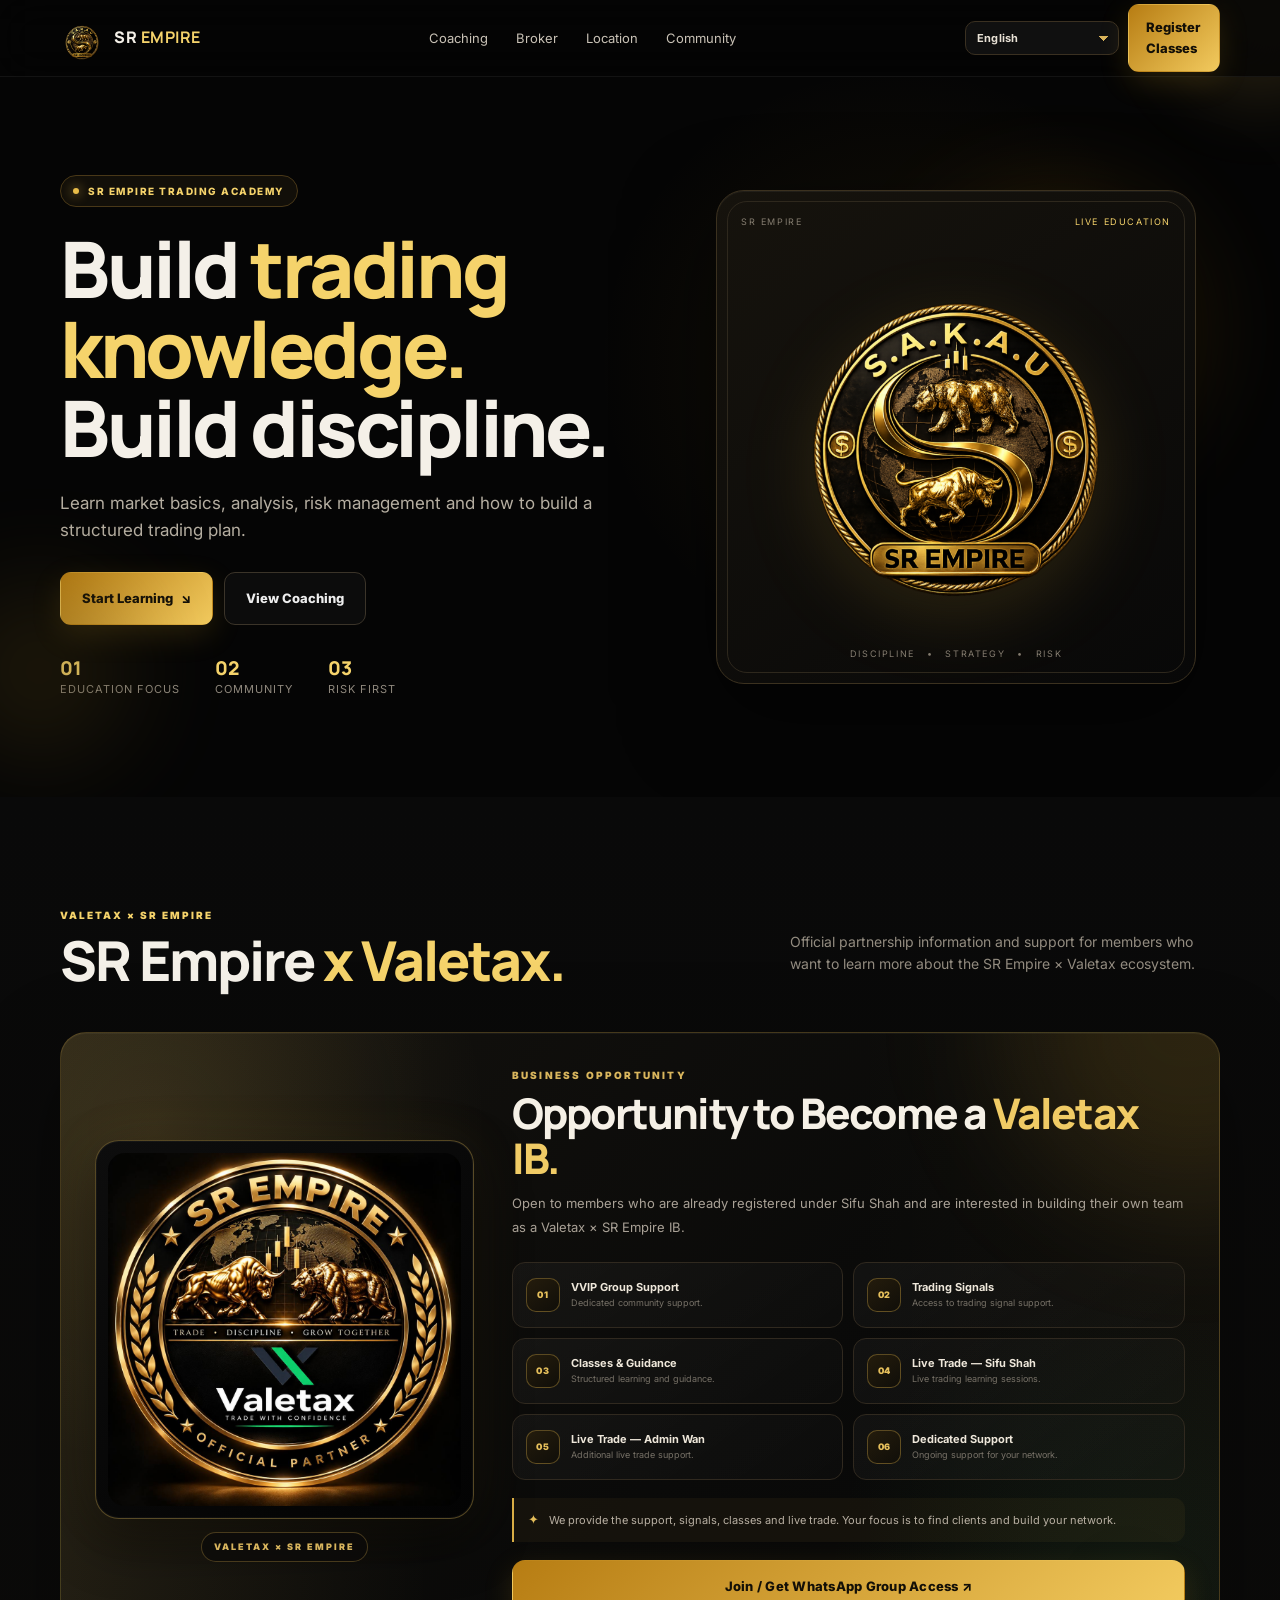
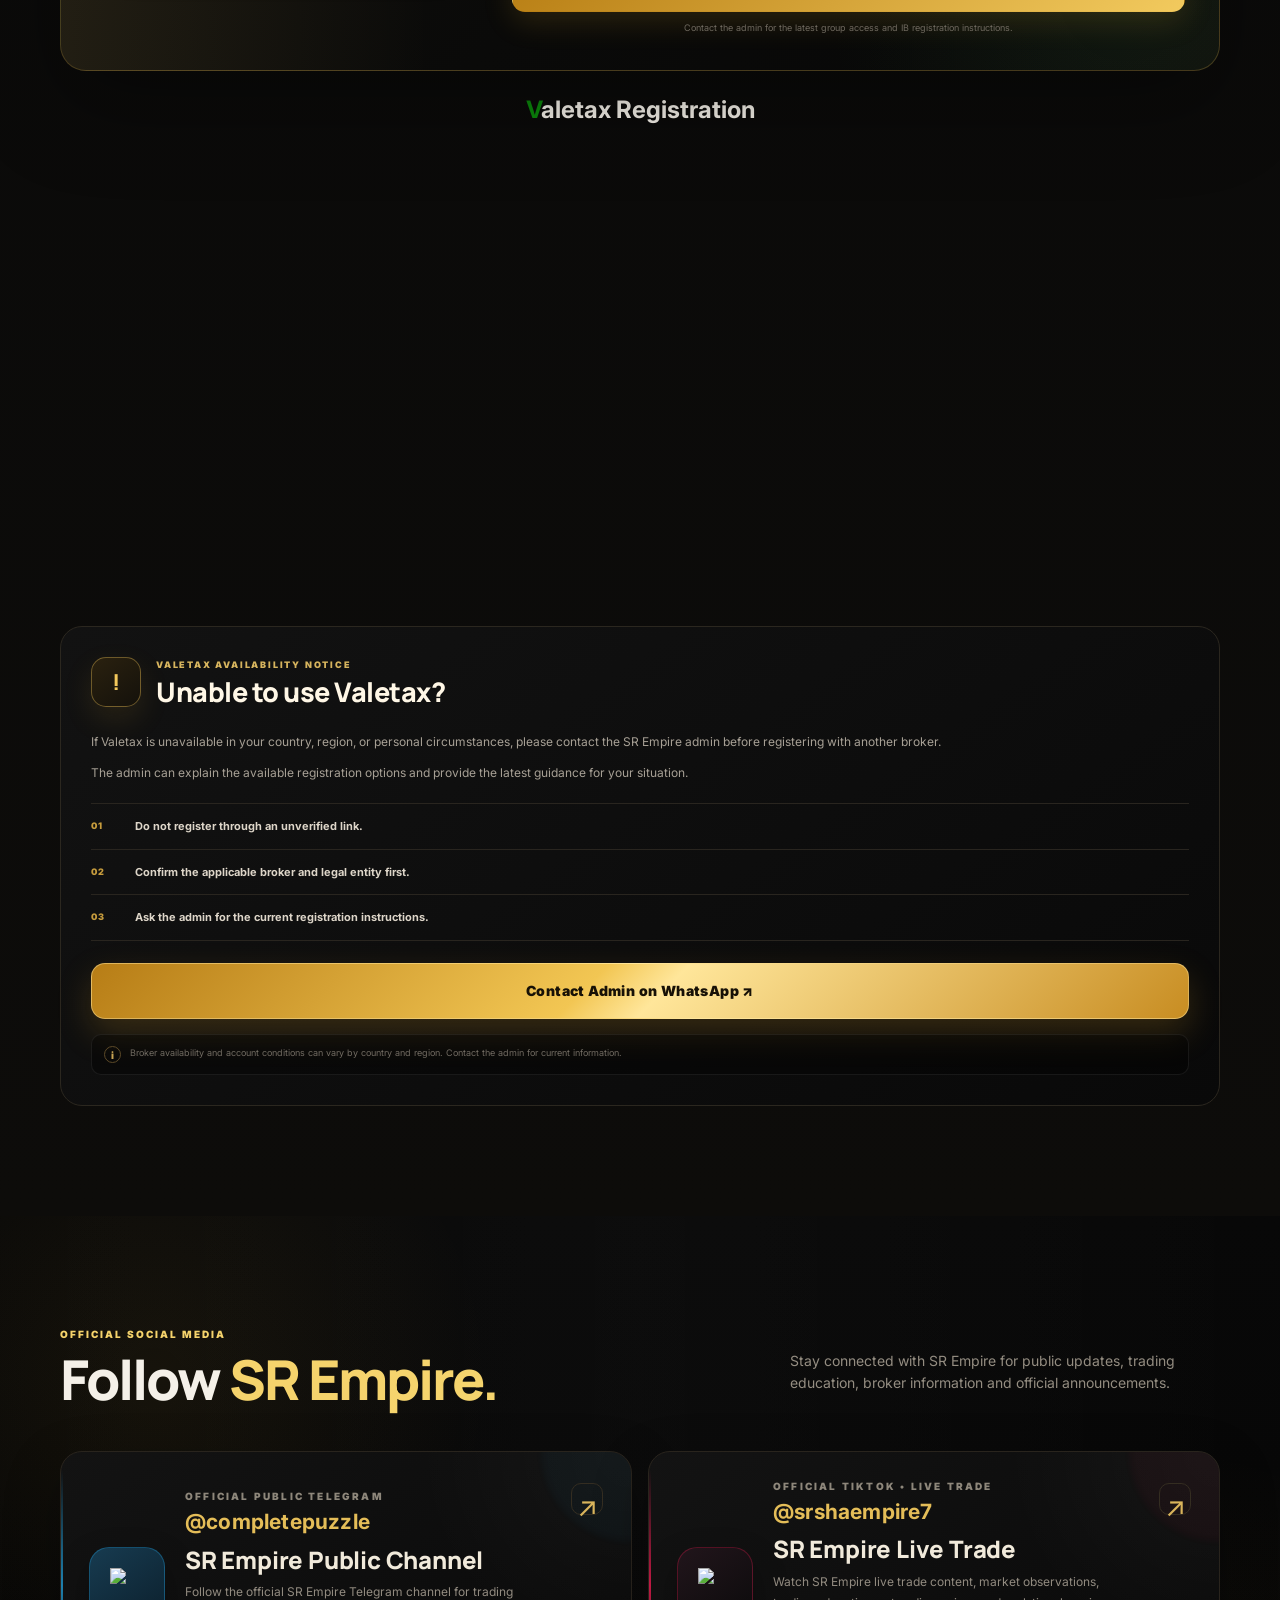
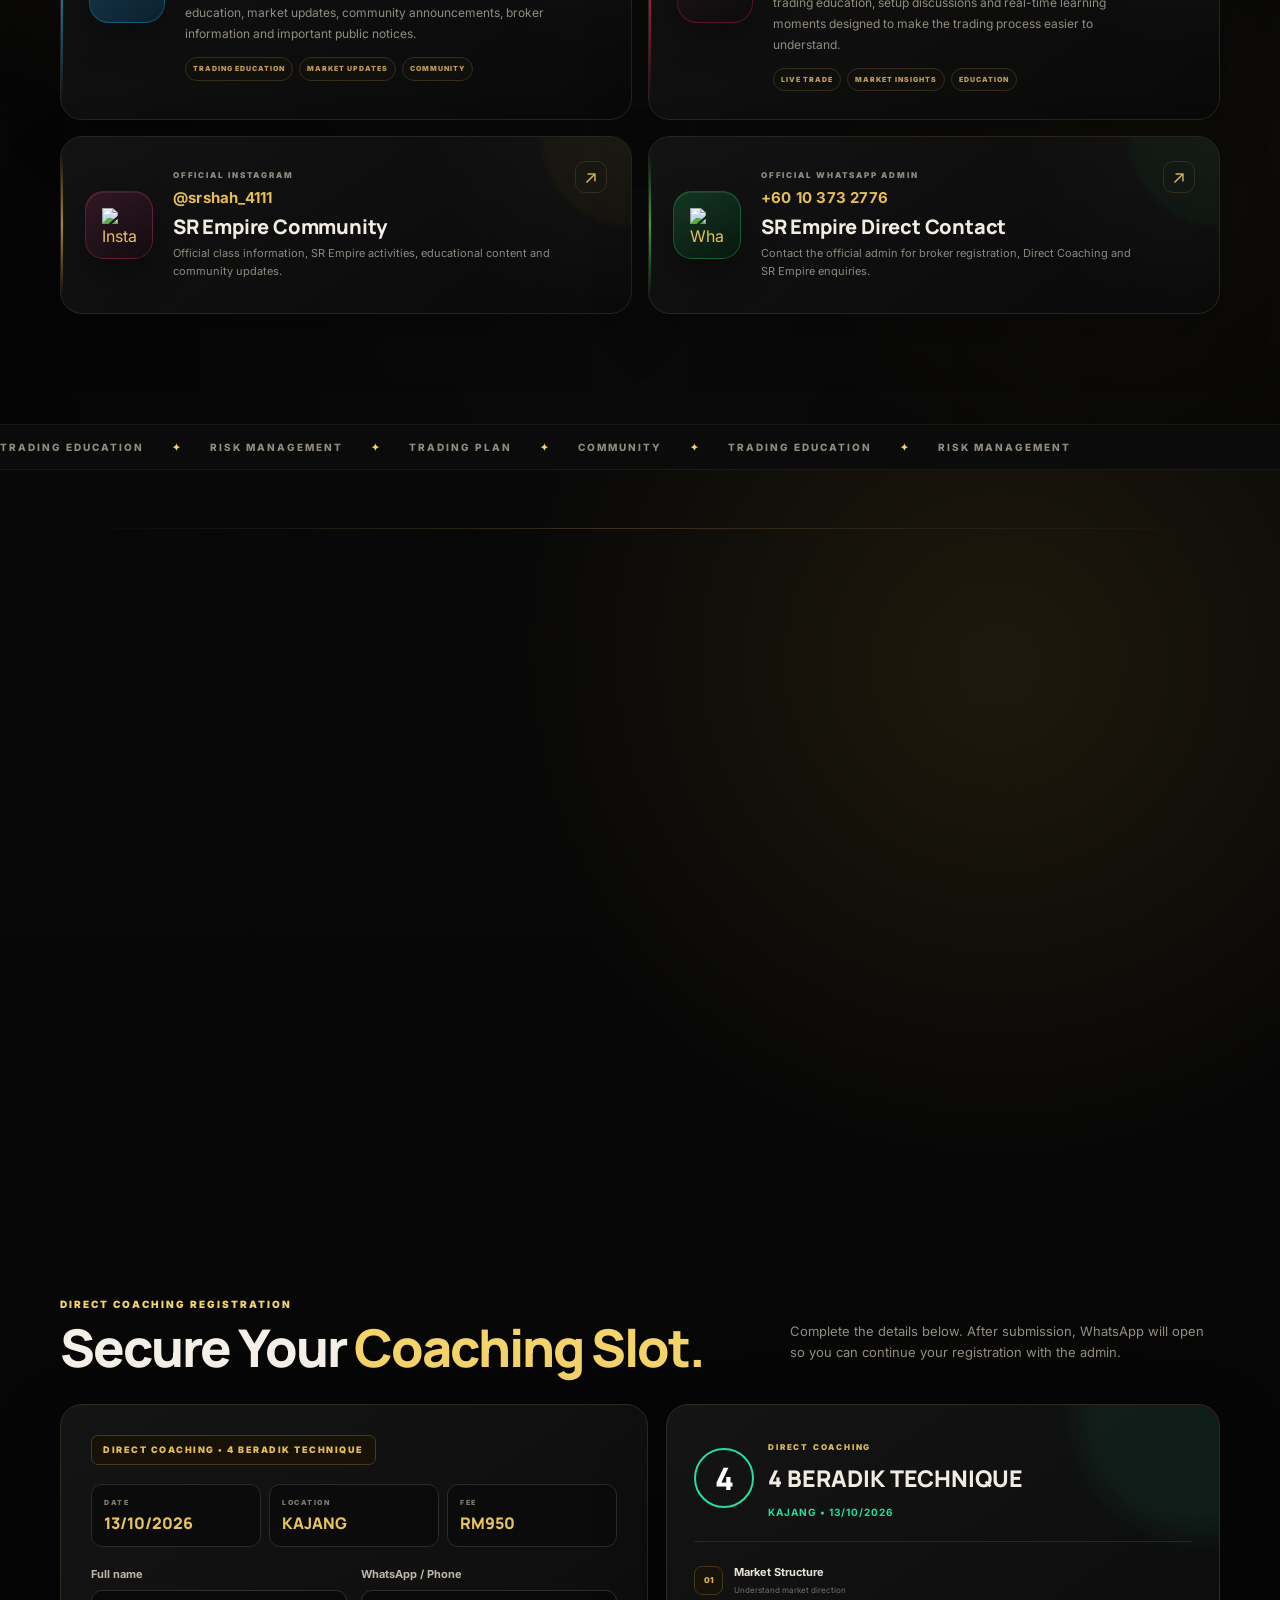
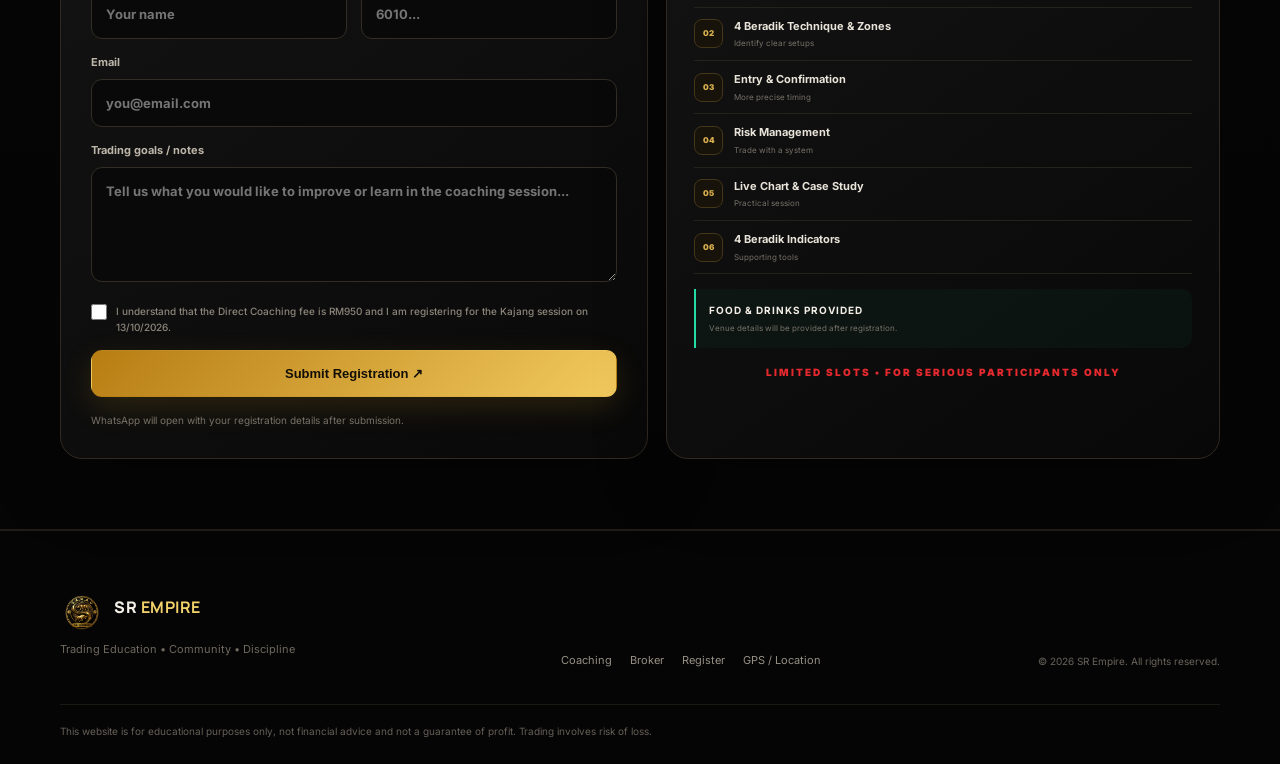
==== commit 7c620965: "Update index.html" ====
--- a/index.html
+++ b/index.html
@@ -129,7 +129,7 @@
     </article>
     <div class="registrasititle">
       <h1 style="text-align: center;"> <span style="color: rgb(11, 136, 11); ">V</span>aletax Registration</h1>
-    <iframe style="margin-bottom: 20px;" src="https://ma.valetaxid.com/embed/register/block?code=Hss5eOO9Bdvpuq4JwPcbv1VXmkmzAYfXPRr6edMJFedfUP%2FofVV6uMMH4MOOFT8bJhT4tfNsohgpsUcmp90deGgCZ9JqSfSJ%2BAZG44V2%2B9DOhIC%2FcHm77Tas047gru1w&lang=en&background=green" width="100%" height="490px" title="Valetax Registration"></iframe>
+    <iframe style="margin-bottom: 20px; border: none;" src="https://ma.valetaxid.com/embed/register/block?code=Hss5eOO9Bdvpuq4JwPcbv1VXmkmzAYfXPRr6edMJFedfUP%2FofVV6uMMH4MOOFT8bJhT4tfNsohgpsUcmp90deGgCZ9JqSfSJ%2BAZG44V2%2B9DOhIC%2FcHm77Tas047gru1w&lang=en&background=green" width="100%" height="450px" title="Valetax Registration"></iframe>
       </div>
     <aside class="broker-card reveal valetax-unavailable-card" id="unableValetax">
       <div class="fallback-glow"></div>
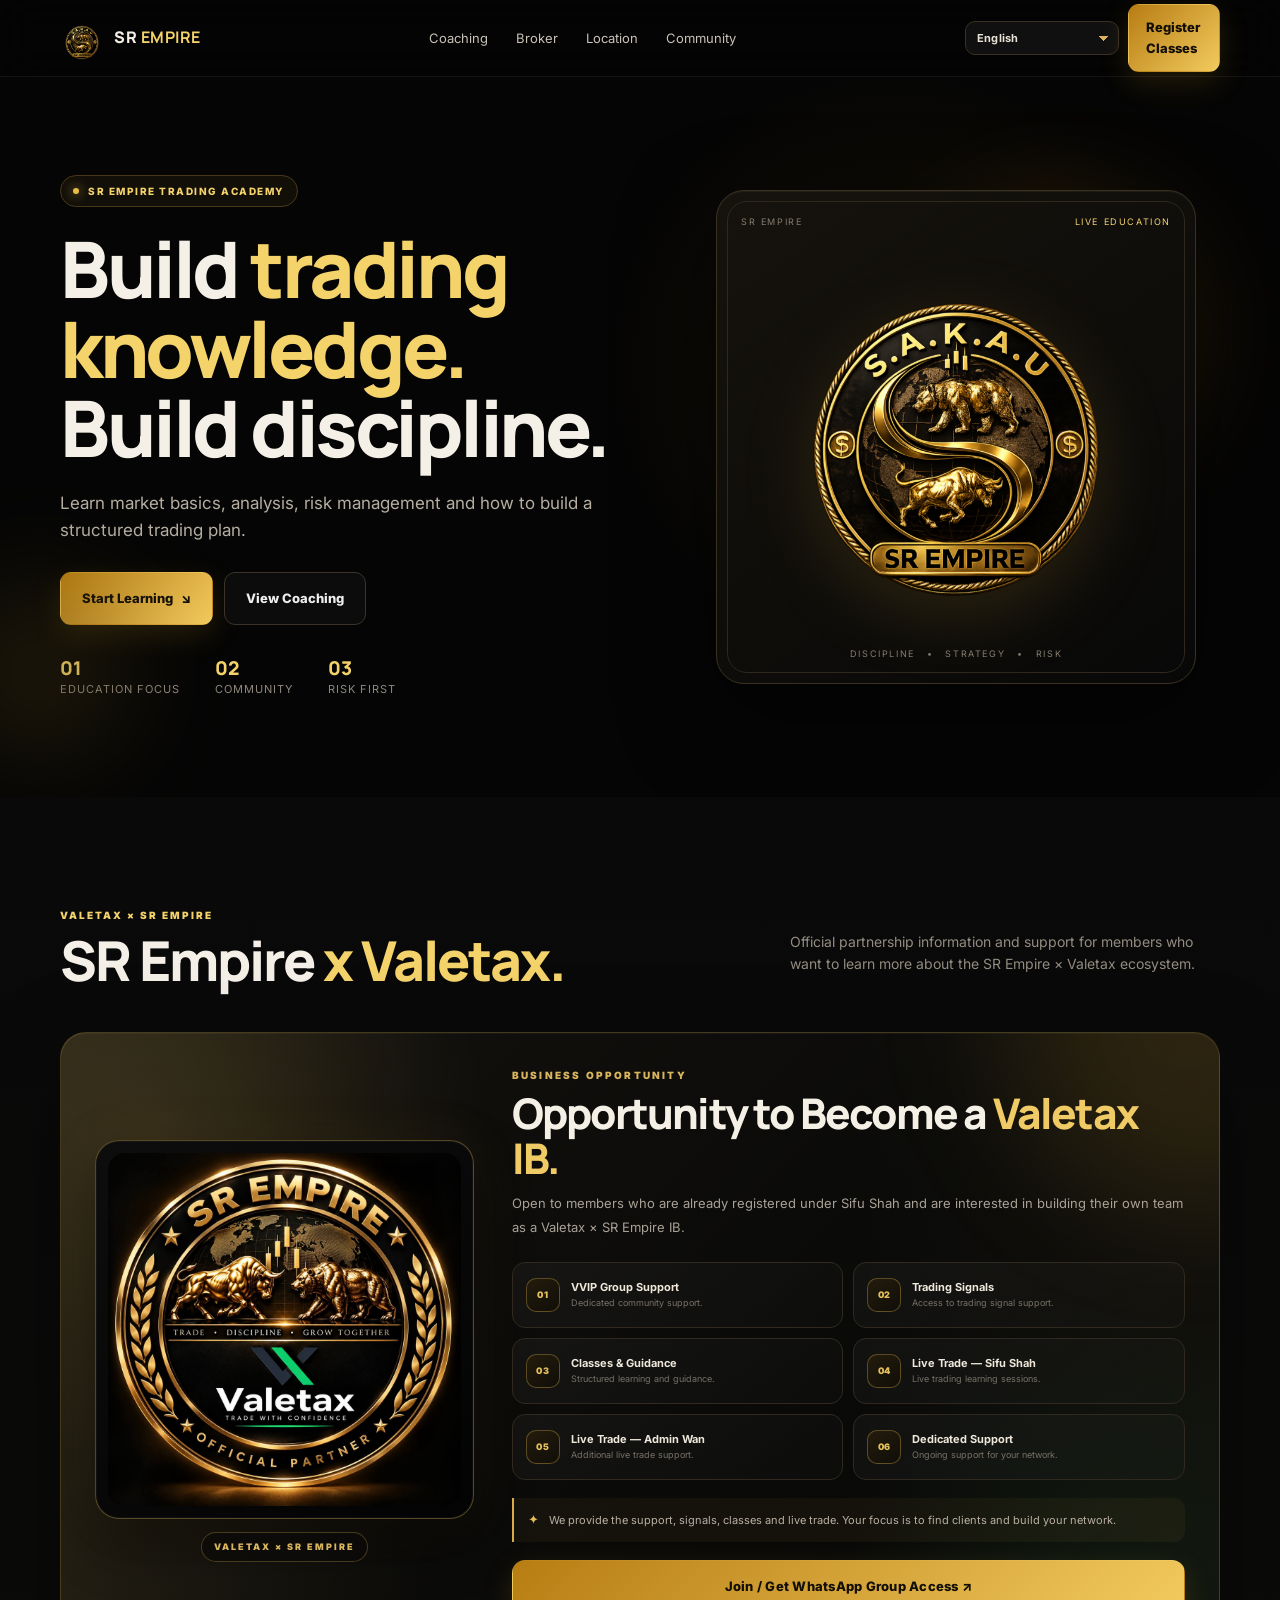
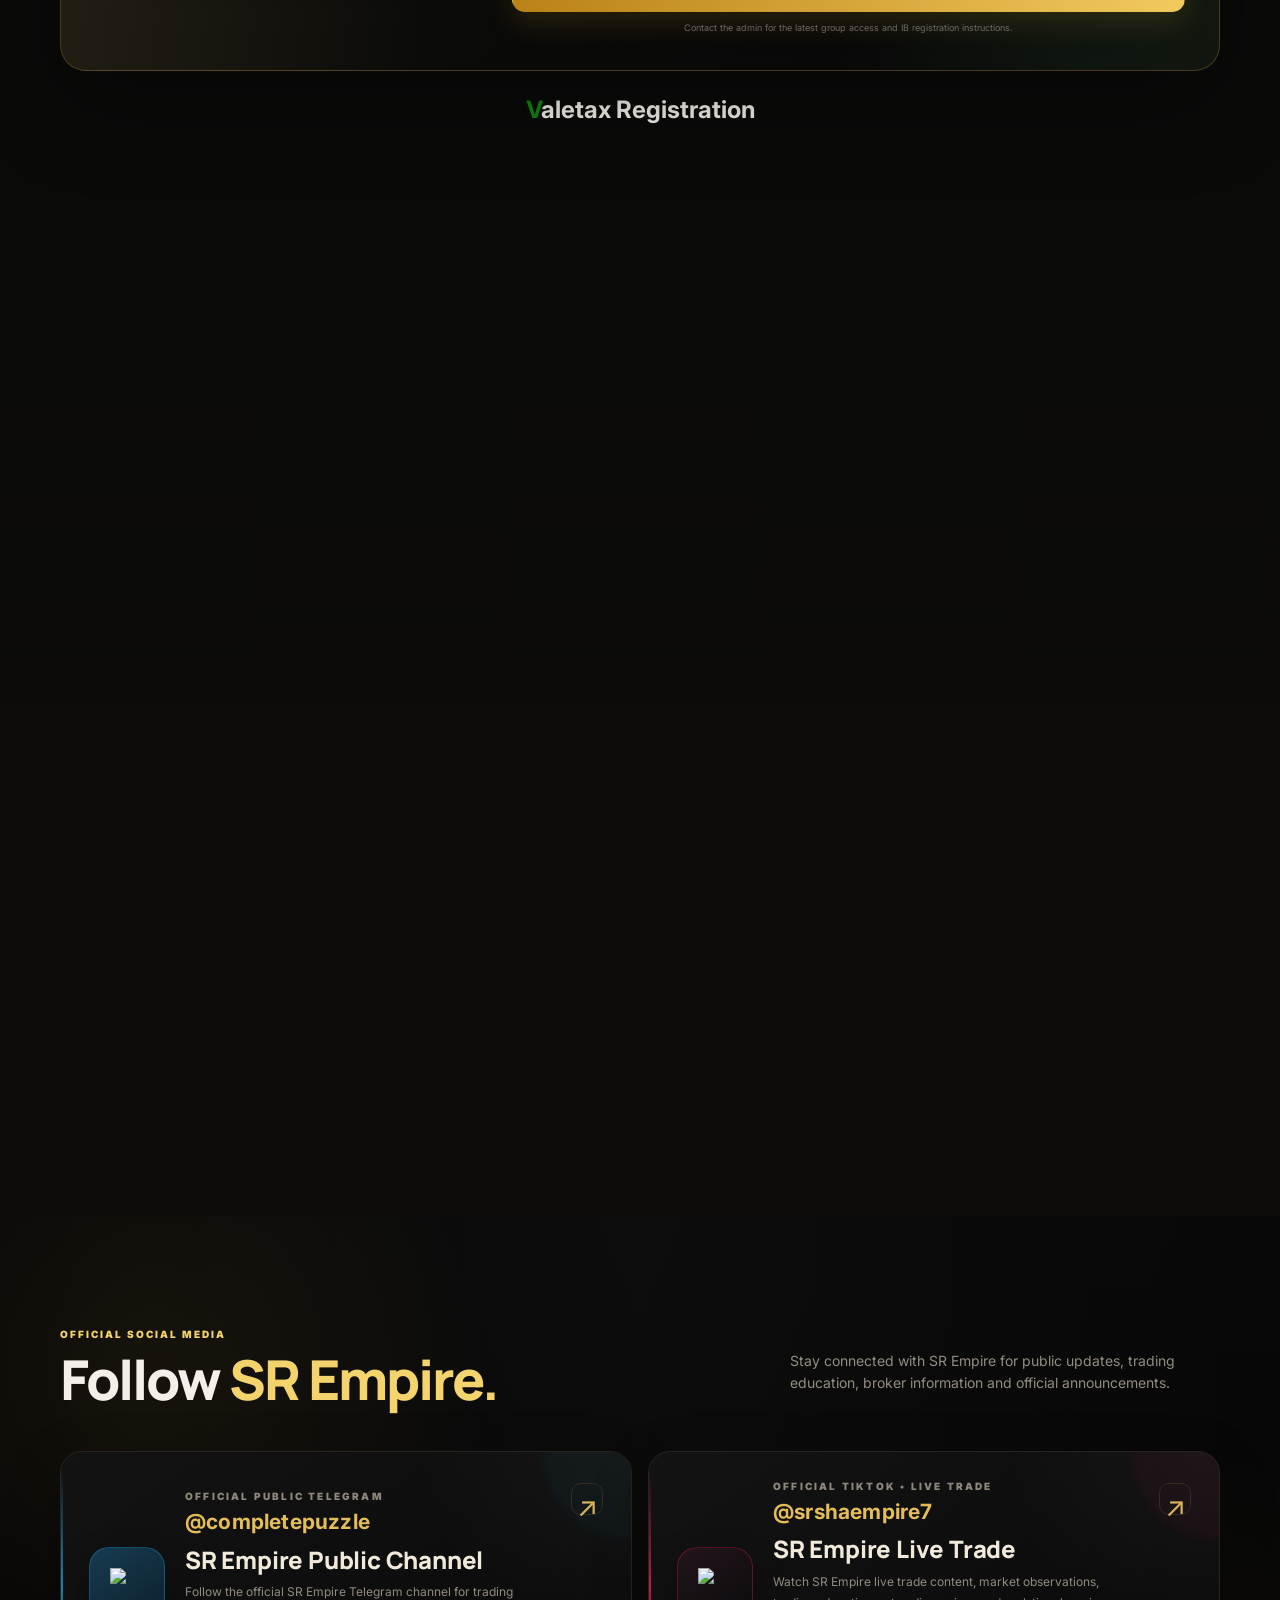
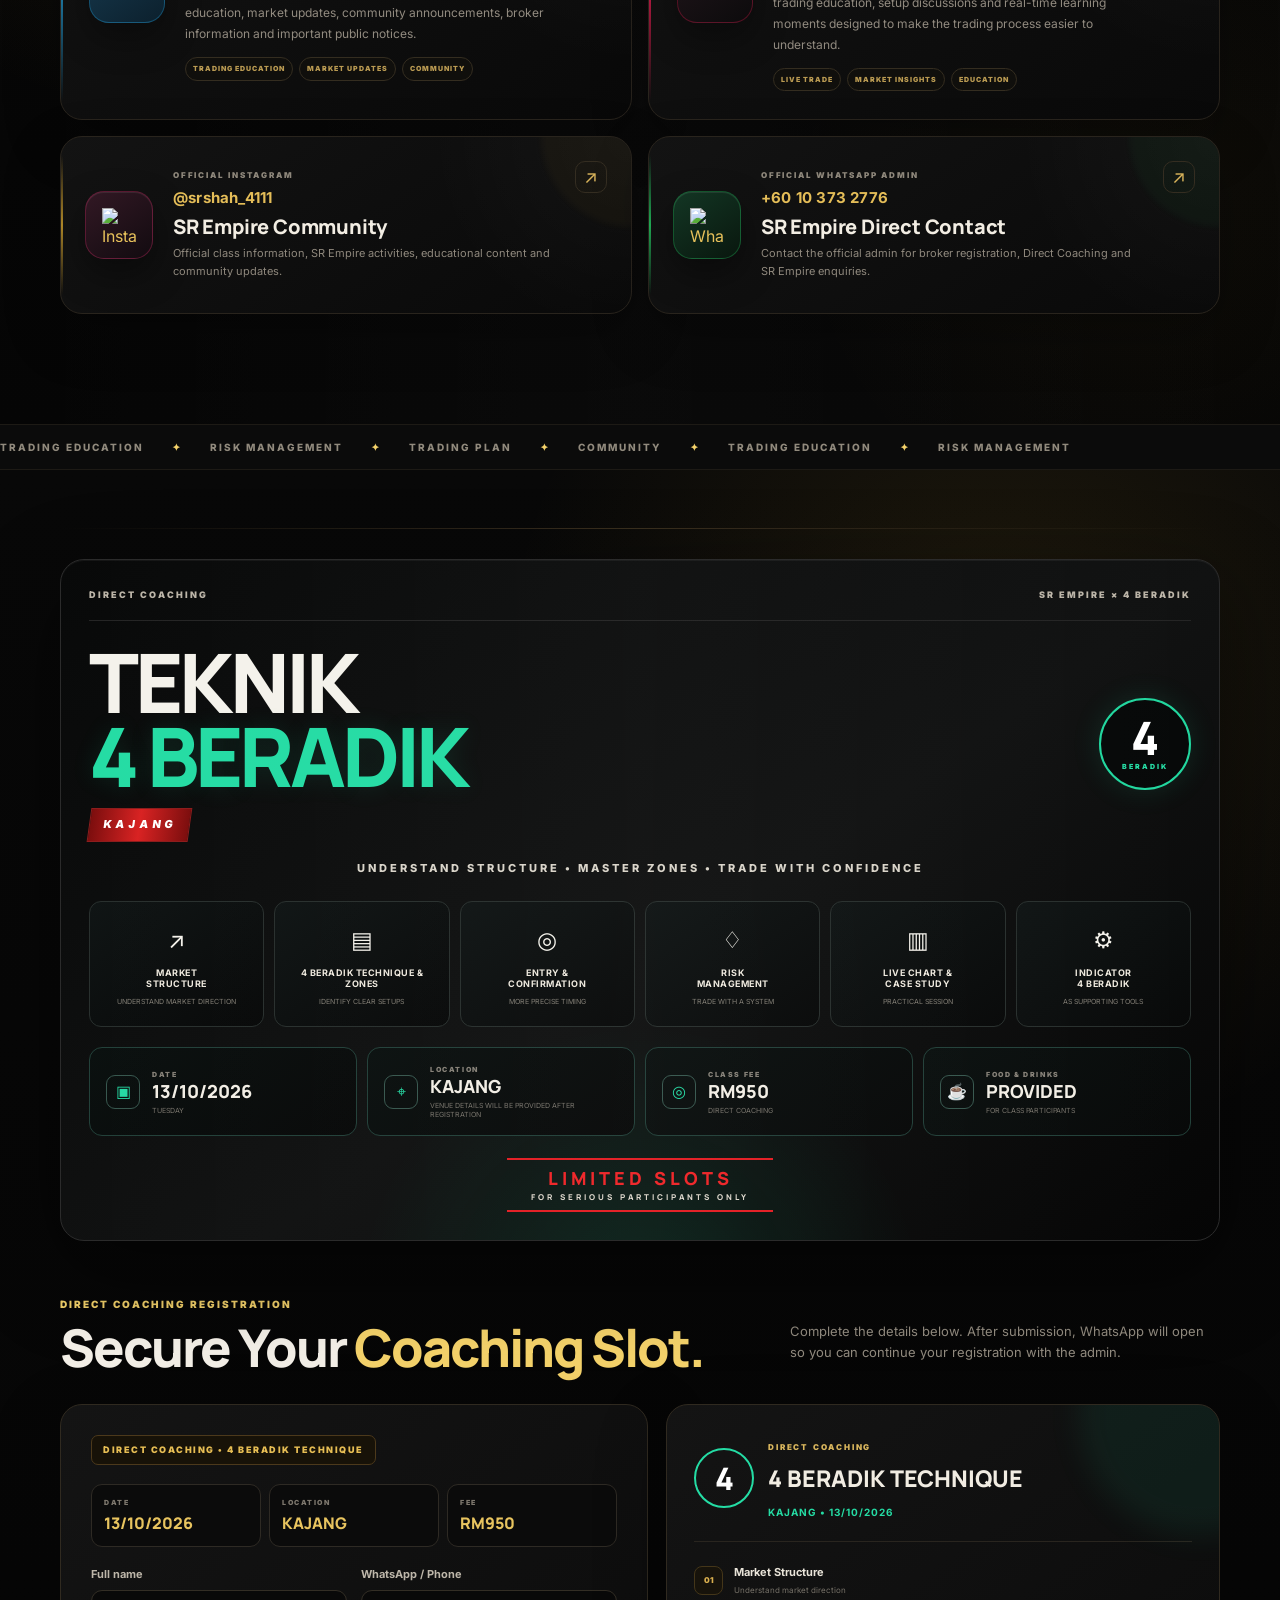
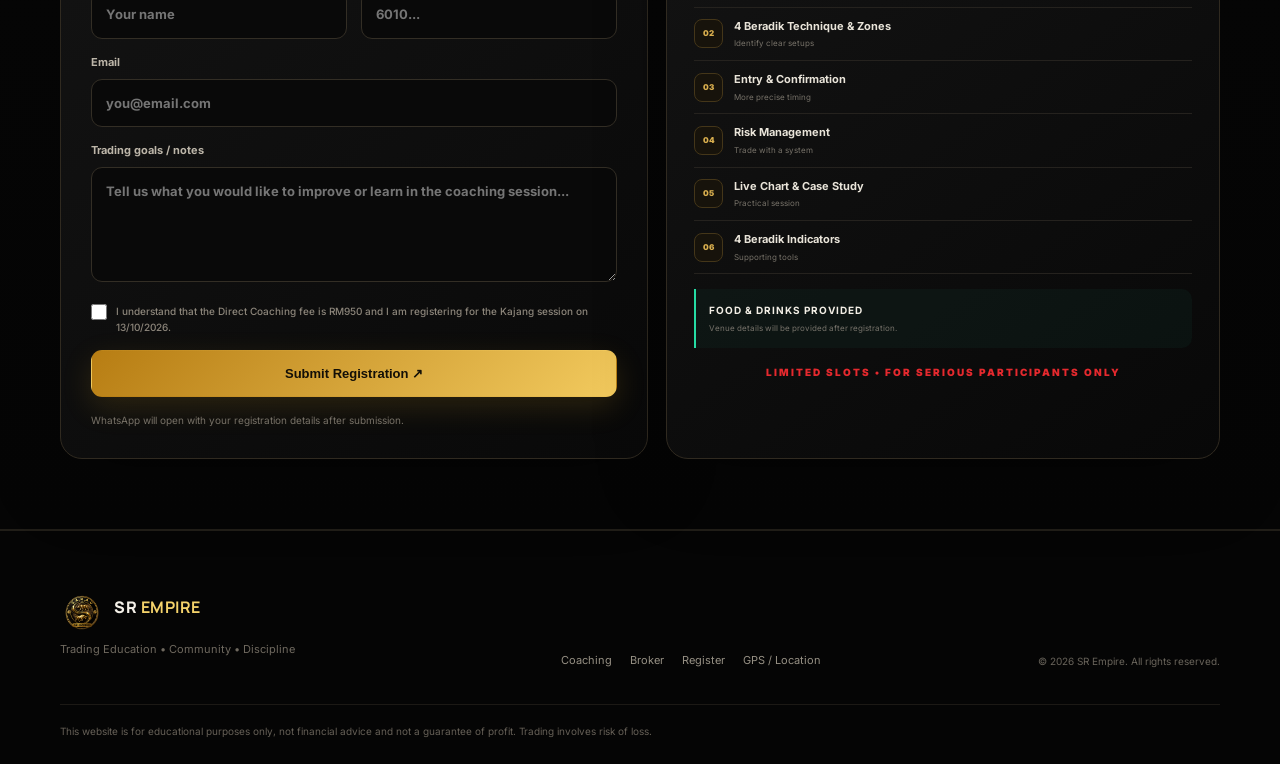
==== commit 47e0a2e7: "Update index.html" ====
--- a/index.html
+++ b/index.html
@@ -2,28 +2,40 @@
 
 <html lang="en">
 <head>
-<meta charset="utf-8"/>
-<meta content="width=device-width, initial-scale=1" name="viewport"/>
-<meta content="#050505" name="theme-color"/>
-<meta name="description" content="Build trading knowledge.
-Build discipline.
-Learn market basics, analysis, risk management and how to build a structured trading plan.">
-<meta name="keywords" content="SR Empire, Trading, Valetax, 4beradik, Trading Malaysia">
+<meta charset="utf-8">
+<meta name="viewport" content="width=device-width, initial-scale=1">
+
+<!-- SEO -->
+<title>SR Empire | Trading Education, Community & Discipline</title>
+<meta name="description" content="SR Empire Trading Academy — trading education, community, market learning, risk management and structured trading guidance.">
+<meta name="keywords" content="SR Empire, Trading Academy, Trading Education, Trading Community, Valetax, 4 Beradik">
+<meta name="robots" content="index, follow">
+<meta name="theme-color" content="#050505">
+
+<!-- Open Graph / WhatsApp / Facebook / Telegram -->
+<meta property="og:type" content="website">
+<meta property="og:site_name" content="SR Empire Trading Academy">
+<meta property="og:title" content="SR Empire | Trading Education & Community">
+<meta property="og:description" content="Build trading knowledge. Build discipline. Explore trading education, community, coaching and broker information with SR Empire.">
 <meta property="og:image" content="logo.png">
-<meta property="og:type" content="website">
-<meta property="og:site_name" content="SR Empire | Trading Academy">
-<meta property="og:image:alt" content="SR Empire">
-<meta property="og:image:width" content="1200">
-<meta property="og:image:height" content="630">
-<meta property="og:title" content="SR Empire | Trading Academy">
-<meta content="SR Empire — Trading Education, Community &amp; Discipline." name="description"/>
-<link rel="icon" type="image/x-icon" href="logo.png">
-<link rel="icon" href="logo.png" type="image/png" sizes="32x32">
-<title>SR Empire | Trading Academy</title>
-<link href="https://fonts.googleapis.com" rel="preconnect"/>
-<link crossorigin="" href="https://fonts.gstatic.com" rel="preconnect"/>
-<link href="https://fonts.googleapis.com/css2?family=Inter:wght@400;500;600;700;800;900&amp;family=Manrope:wght@600;700;800&amp;display=swap" rel="stylesheet"/>
-<link href="style.css" rel="stylesheet"/>
+<meta property="og:image:alt" content="SR Empire Trading Academy">
+<meta property="og:image:type" content="image/png">
+
+<!-- X / Twitter -->
+<meta name="twitter:card" content="summary_large_image">
+<meta name="twitter:title" content="SR Empire | Trading Education & Community">
+<meta name="twitter:description" content="Build trading knowledge. Build discipline. Explore trading education, community, coaching and broker information with SR Empire.">
+<meta name="twitter:image" content="logo.png">
+<meta name="twitter:image:alt" content="SR Empire Trading Academy">
+
+<!-- Browser / Mobile -->
+<link rel="icon" type="image/png" sizes="32x32" href="logo.png">
+<link rel="apple-touch-icon" href="logo.png">
+
+<link rel="preconnect" href="https://fonts.googleapis.com">
+<link rel="preconnect" href="https://fonts.gstatic.com" crossorigin>
+<link href="https://fonts.googleapis.com/css2?family=Inter:wght@400;500;600;700;800;900&family=Manrope:wght@600;700;800&display=swap" rel="stylesheet">
+<link href="style.css" rel="stylesheet">
 </head>
 <body>
 <!-- Intro Nya Disini -->
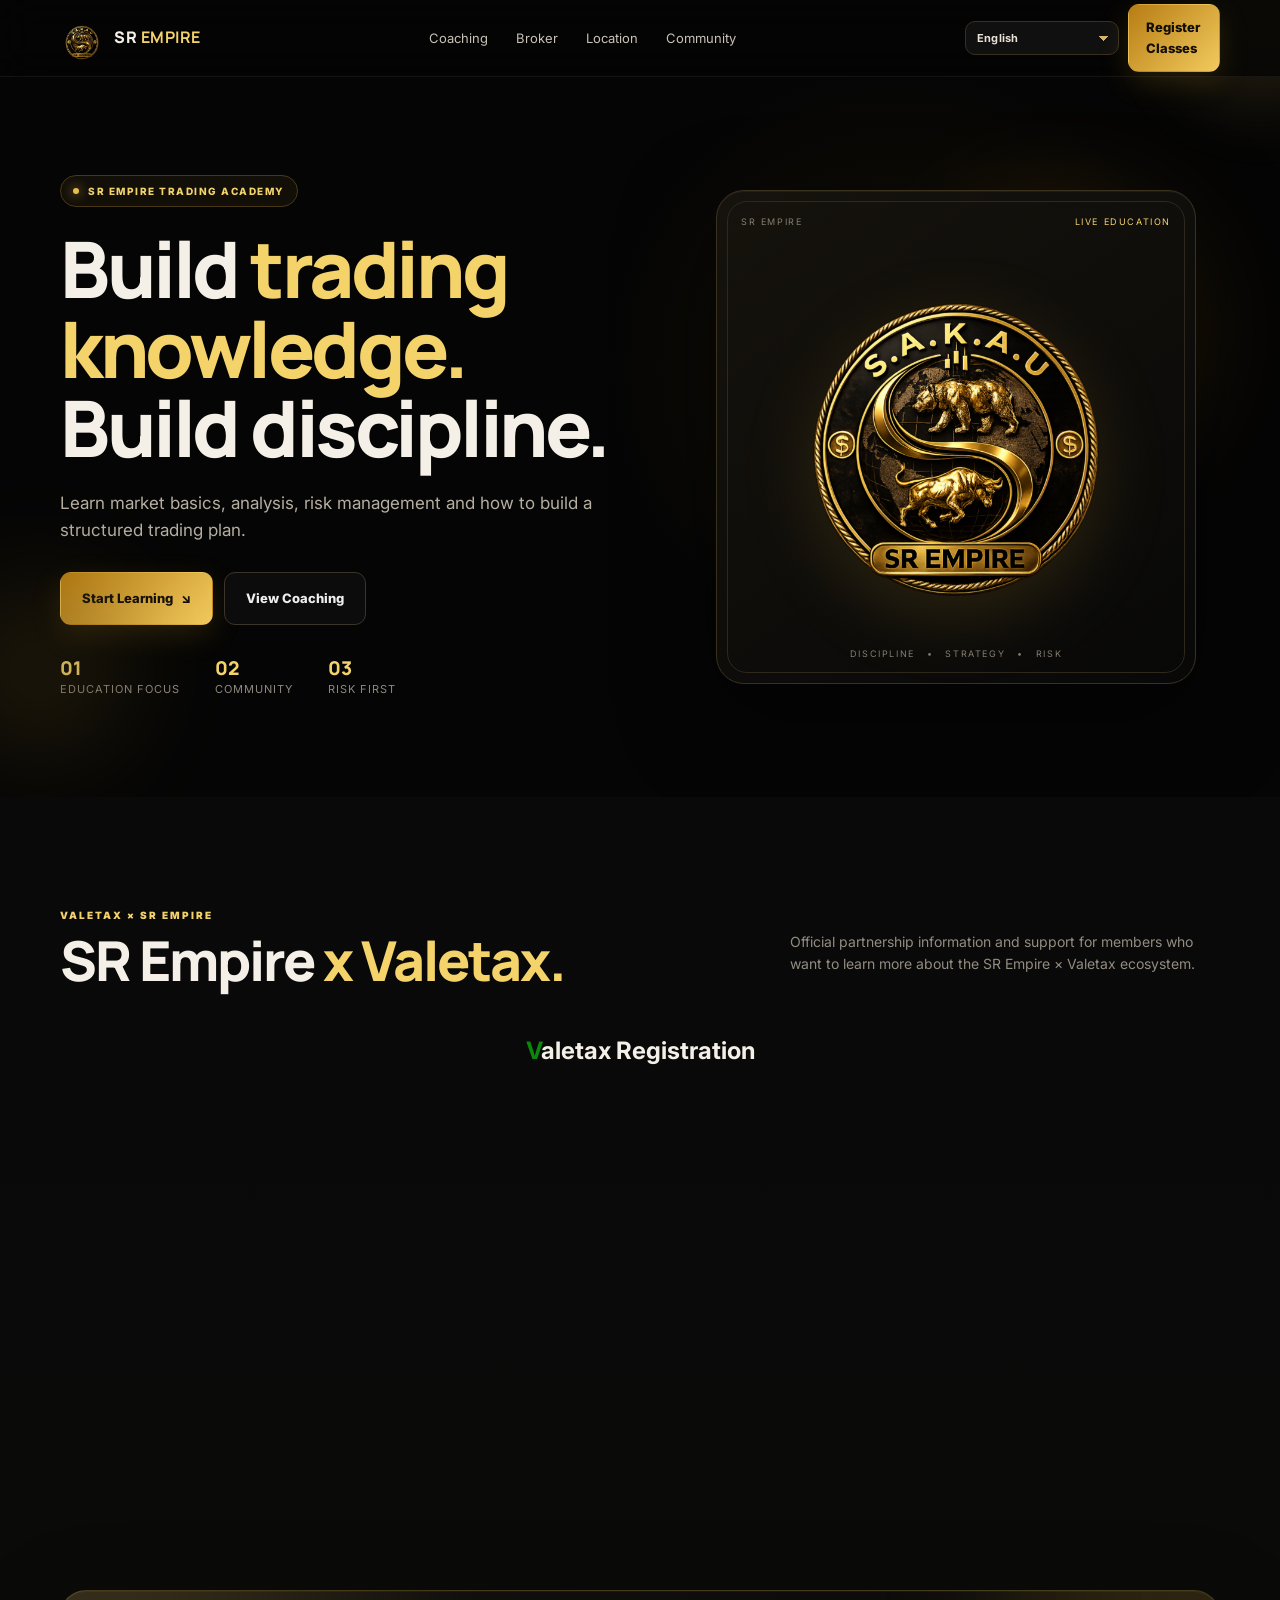
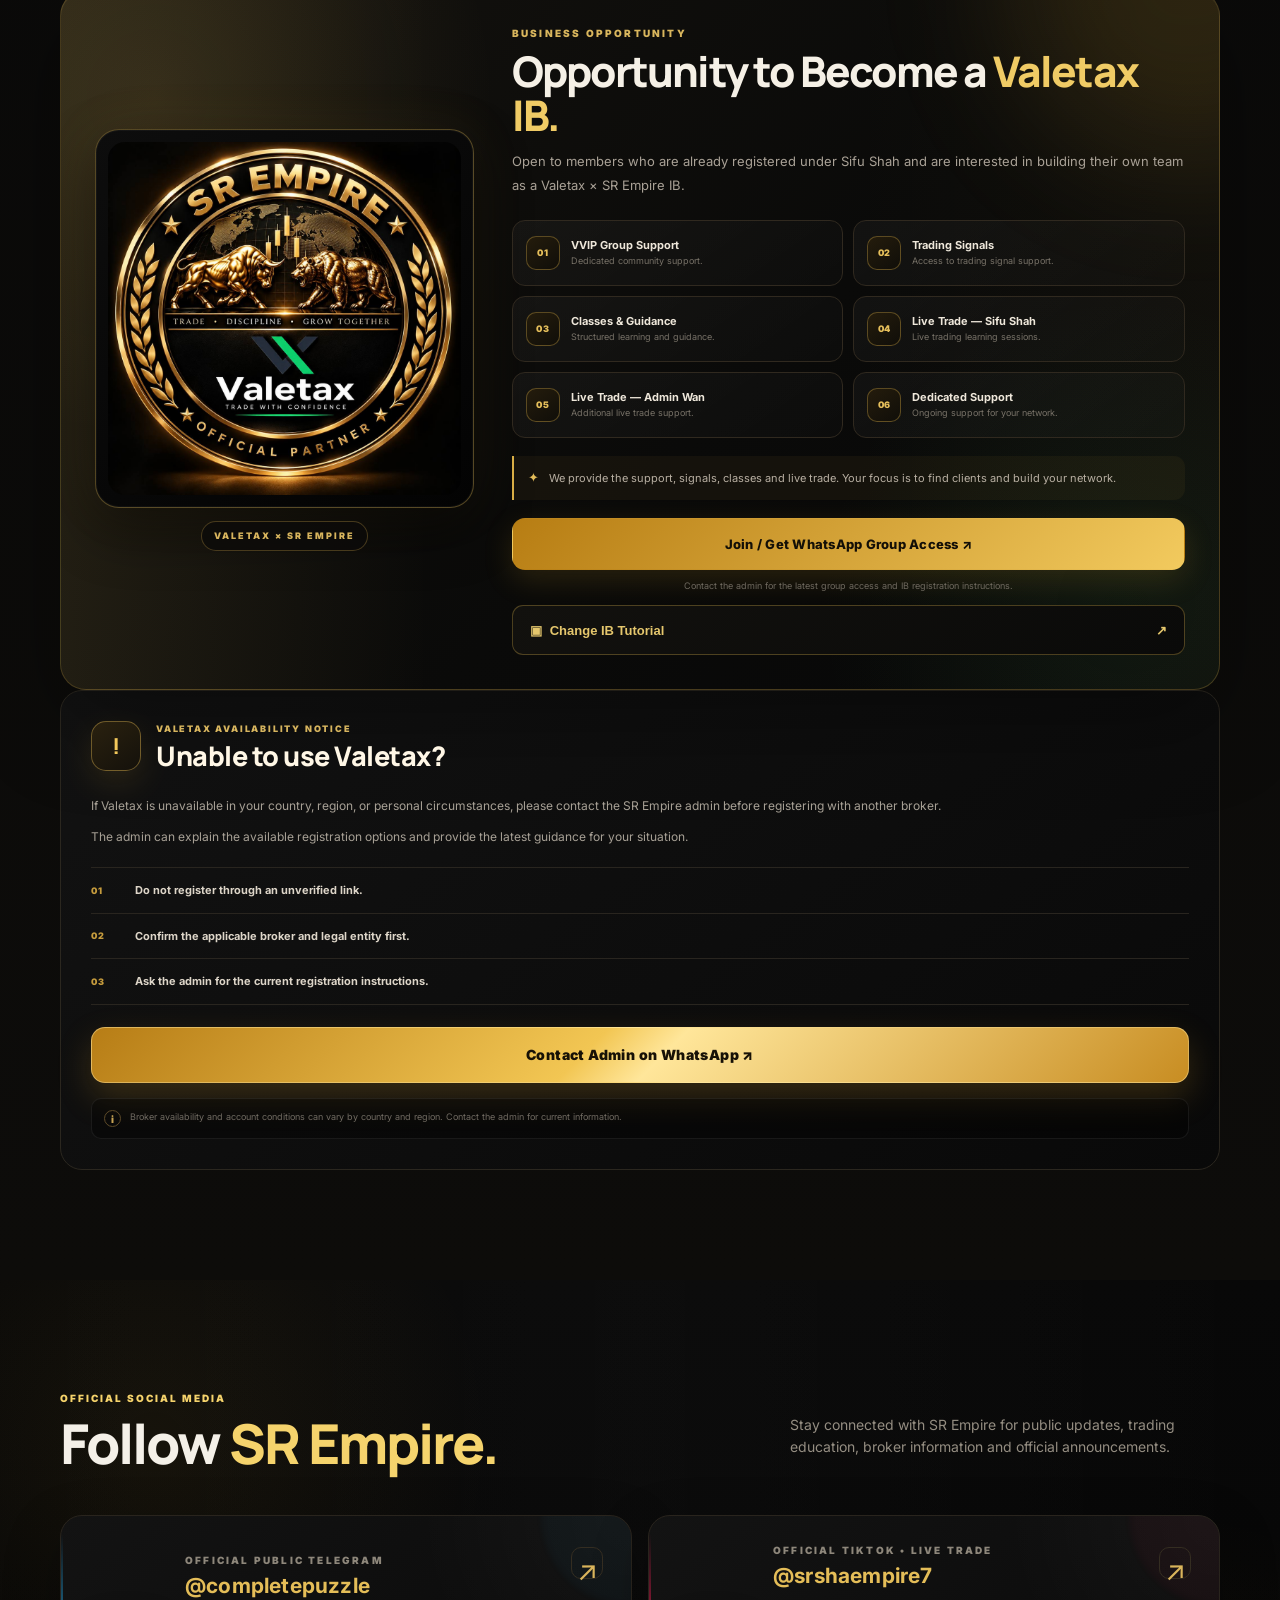
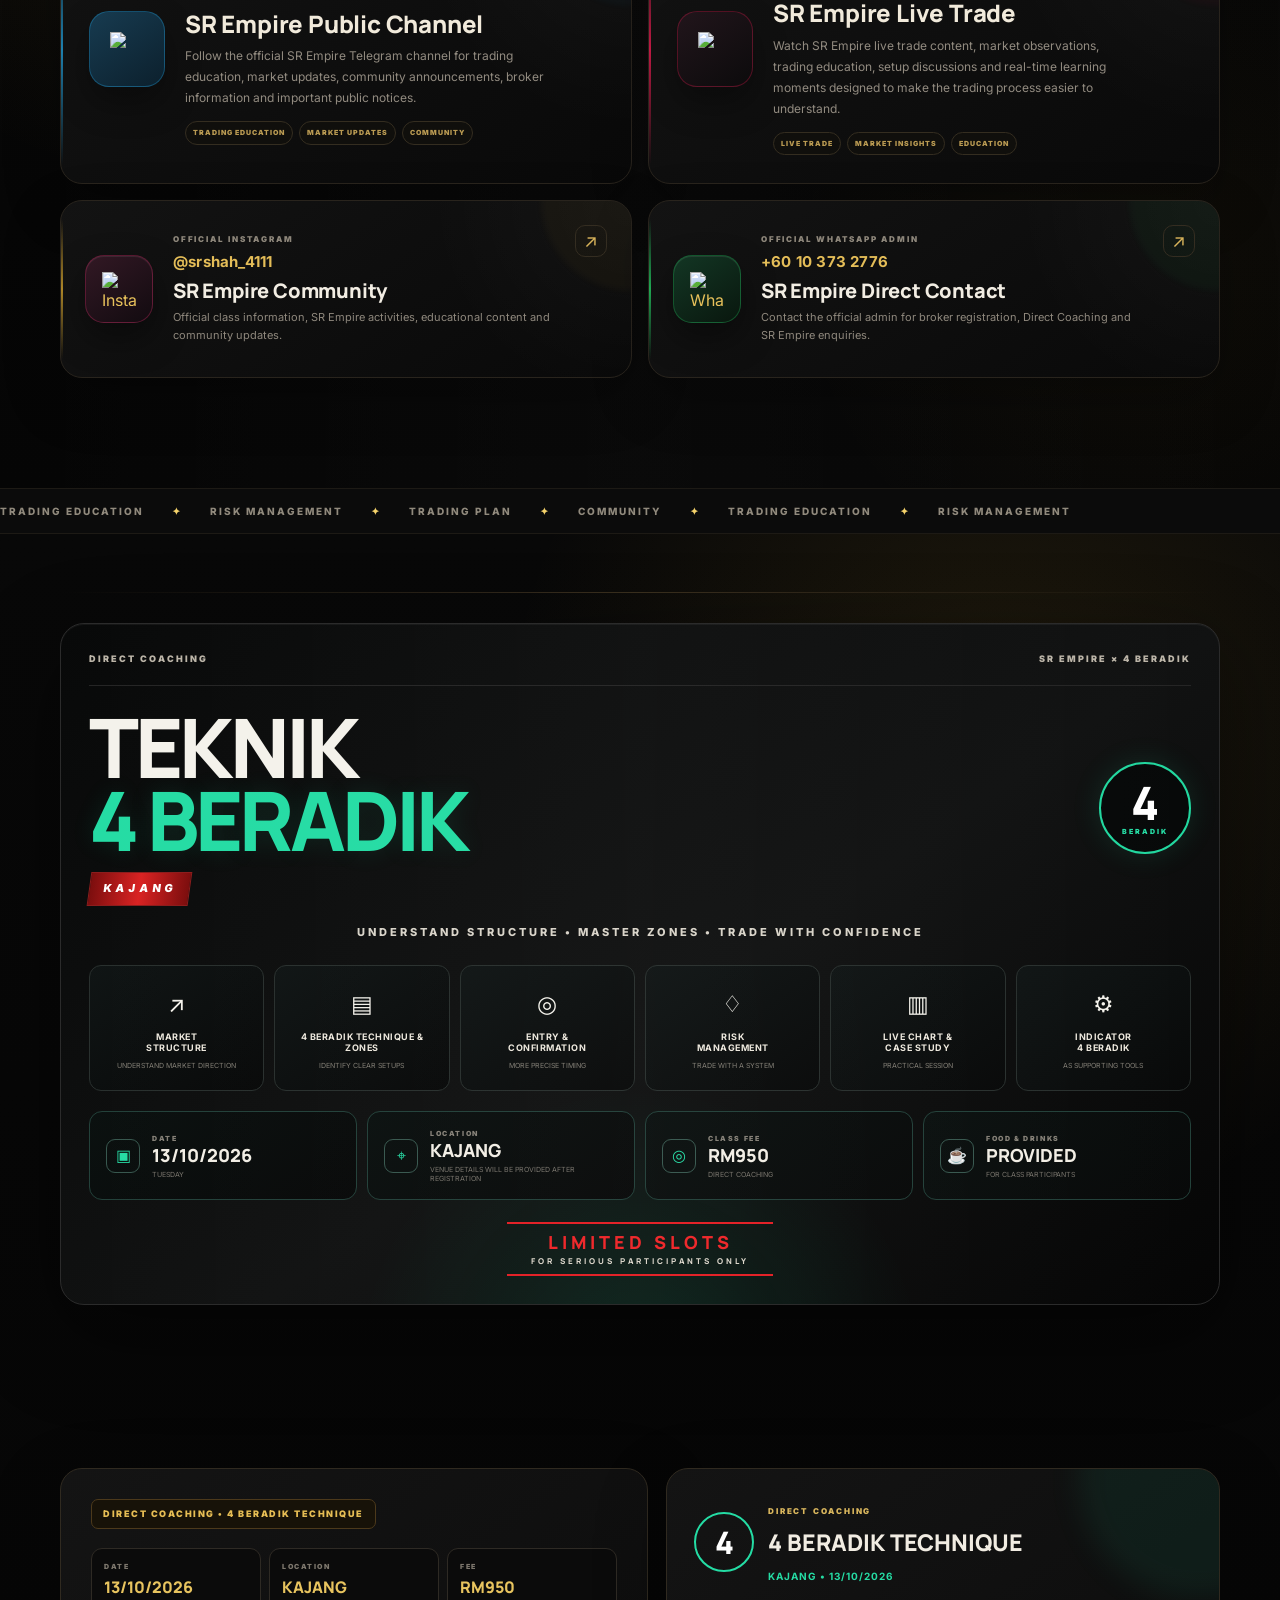
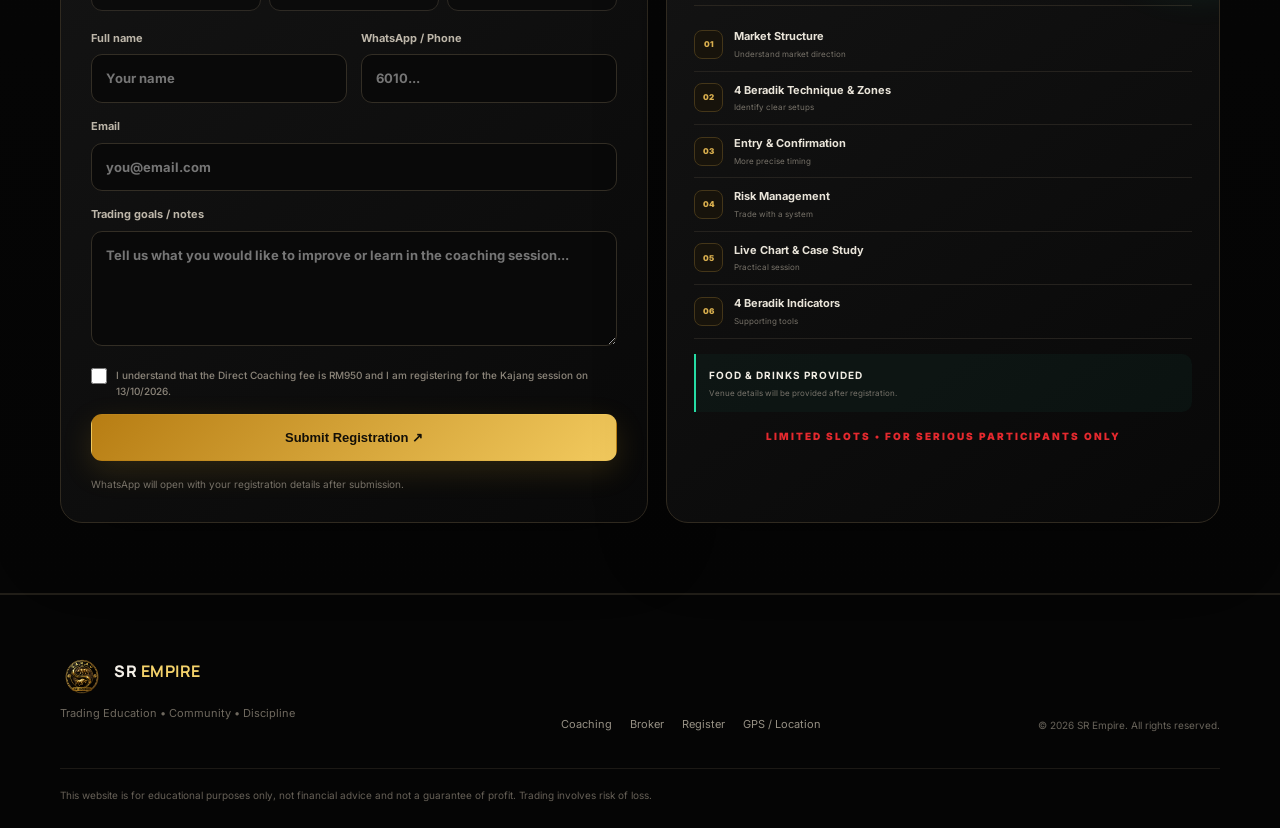
==== commit 0bc3e023: "Add files via upload" ====
--- a/index.html
+++ b/index.html
@@ -111,6 +111,11 @@
       </div>
       <p>Official partnership information and support for members who want to learn more about the SR Empire × Valetax ecosystem.</p>
     </div>
+<!-- Card Sr Empire X Valetax -->
+    <div class="registrasititle">
+      <h1 style="text-align: center;"> <span style="color: rgb(11, 136, 11); ">V</span>aletax Registration</h1>
+    <iframe style="margin-bottom: 20px; border: none;" src="https://ma.valetaxid.com/embed/register/block?code=Hss5eOO9Bdvpuq4JwPcbv1VXmkmzAYfXPRr6edMJFedfUP%2FofVV6uMMH4MOOFT8bJhT4tfNsohgpsUcmp90deGgCZ9JqSfSJ%2BAZG44V2%2B9DOhIC%2FcHm77Tas047gru1w&lang=en&background=green" width="100%" height="450px" title="Valetax Registration"></iframe>
+      </div>
 
     <article class="ib-partnership-card reveal" id="valetaxSrEmpire">
       <div class="ib-card-glow"></div>
@@ -136,13 +141,15 @@
           <div class="ib-card-note"><span class="ib-note-mark">✦</span><p data-i18n="ibPartnerNote">We provide the support, signals, classes and live trade. Your focus is to find clients and build your network.</p></div>
           <a class="btn btn-gold ib-partner-cta" id="ibValetaxWhatsapp" href="#" target="_blank" rel="noopener noreferrer"><span data-i18n="ibPartnerCta">Join / Get WhatsApp Group Access ↗</span></a>
           <small class="ib-card-footnote" data-i18n="ibPartnerFootnote">Contact the admin for the latest group access and IB registration instructions.</small>
+          <button class="btn btn-outline ib-tutorial-btn" type="button" id="changeIbTutorialBtn" aria-haspopup="dialog" aria-controls="changeIbModal">
+            <span class="ib-tutorial-btn-icon">▣</span>
+            <span>Change IB Tutorial</span>
+            <span class="ib-tutorial-btn-arrow">↗</span>
+          </button>
         </div>
       </div>
     </article>
-    <div class="registrasititle">
-      <h1 style="text-align: center;"> <span style="color: rgb(11, 136, 11); ">V</span>aletax Registration</h1>
-    <iframe style="margin-bottom: 20px; border: none;" src="https://ma.valetaxid.com/embed/register/block?code=Hss5eOO9Bdvpuq4JwPcbv1VXmkmzAYfXPRr6edMJFedfUP%2FofVV6uMMH4MOOFT8bJhT4tfNsohgpsUcmp90deGgCZ9JqSfSJ%2BAZG44V2%2B9DOhIC%2FcHm77Tas047gru1w&lang=en&background=green" width="100%" height="450px" title="Valetax Registration"></iframe>
-      </div>
+
     <aside class="broker-card reveal valetax-unavailable-card" id="unableValetax">
       <div class="fallback-glow"></div>
       <div class="fallback-topline">
@@ -193,24 +200,80 @@
 </section>
 
 <section class="marquee"><div class="marquee-track"><span>TRADING EDUCATION</span><b>✦</b><span>RISK MANAGEMENT</span><b>✦</b><span>TRADING PLAN</span><b>✦</b><span>COMMUNITY</span><b>✦</b><span>TRADING EDUCATION</span><b>✦</b><span>RISK MANAGEMENT</span></div></section>
-<!-- IB BROKER GUIDE MODAL -->
-<div class="ib-modal" id="ibModal" aria-hidden="true">
-  <div class="ib-modal-backdrop" data-ib-close></div>
-  <div class="ib-modal-panel" role="dialog" aria-modal="true" aria-labelledby="ibModalTitle">
-    <button class="ib-modal-close" type="button" aria-label="Close" data-ib-close>×</button>
-    <div class="ib-modal-icon">↗</div>
-    <div class="ib-modal-kicker" data-i18n="ibKicker">IB BROKER GUIDE</div>
-    <h3 id="ibModalTitle" data-i18n="ibTitle">Before you contact the IB</h3>
-    <p class="ib-modal-lead" data-i18n="ibLead">Follow these simple steps to make sure your registration is connected through the correct IB.</p>
-    <div class="ib-steps">
-      <div class="ib-step"><span>01</span><div><b data-i18n="ibStep1">Confirm your broker</b><p data-i18n="ibStep1Desc">Check that the broker shown below matches the one you want to register with.</p></div></div>
-      <div class="ib-step"><span>02</span><div><b data-i18n="ibStep2">Continue to WhatsApp</b><p data-i18n="ibStep2Desc">Tap the button below. WhatsApp will open with a professional message prepared for the admin.</p></div></div>
-      <div class="ib-step"><span>03</span><div><b data-i18n="ibStep3">Complete registration with the admin</b><p data-i18n="ibStep3Desc">The IB link will be included in the message so the admin can guide you through the correct registration flow.</p></div></div>
-    </div>
-    <div class="ib-modal-note"><span>i</span><p data-i18n="ibNote">Please review the broker's official terms, entity and account conditions before registering or depositing.</p></div>
+<!-- CHANGE IB TUTORIAL MODAL -->
+<div class="ib-modal change-ib-modal" id="changeIbModal" aria-hidden="true">
+  <div class="ib-modal-backdrop" data-change-ib-close></div>
+  <div class="ib-modal-panel change-ib-panel" role="dialog" aria-modal="true" aria-labelledby="changeIbTitle">
+    <button class="ib-modal-close" type="button" aria-label="Close tutorial" data-change-ib-close>×</button>
+
+    <div class="change-ib-hero">
+      <div class="ib-modal-icon">↗</div>
+      <div>
+        <div class="ib-modal-kicker">VALETAX × SR EMPIRE</div>
+        <h3 id="changeIbTitle">Change IB Tutorial</h3>
+        <p class="ib-modal-lead">Follow the steps below to request an IB change and create your new Valetax account correctly.</p>
+      </div>
+    </div>
+
+    <div class="change-ib-alert">
+      <span>!</span>
+      <div><b>Important</b><p>Use the IB / partner code shown in this tutorial: <strong>4345089</strong>. Complete each step carefully before moving to the next one.</p></div>
+    </div>
+
+    <div class="change-ib-steps">
+
+      <article class="change-ib-step">
+        <div class="change-ib-step-head"><span>01</span><div><small>ACCOUNT</small><h4>Open your Valetax account</h4></div></div>
+        <p>Log in to Valetax using your browser. On the <strong>Accounts</strong> page, tap the <strong>profile icon</strong> at the top-right as shown below.</p>
+      </article>
+
+      <article class="change-ib-step">
+        <div class="change-ib-step-head"><span>02</span><div><small>SUPPORT</small><h4>Create a support ticket</h4></div></div>
+        <p>Open <strong>Support</strong>, then tap <strong>Add New Ticket</strong>.</p>
+      </article>
+
+      <article class="change-ib-step">
+        <div class="change-ib-step-head"><span>03</span><div><small>REQUEST</small><h4>Send the Change IB request</h4></div></div>
+        <p>In the ticket comment, copy and paste the following message:</p>
+        <div class="change-ib-copybox">
+          <button type="button" class="copy-ib-text" data-copy-ib aria-label="Copy Change IB request">Copy</button>
+          <pre id="changeIbMessage">tukar ib saya kepada https://ma.valetaxid.com/p/4345089 dan shahhazniza4111@gmail.com.
+
+Ikut step diatas. Selepas request &amp; create ticket, hantar screenshot bersama email kepada saya. Setelah selesai, saya akan forward link channel VVIP &amp; VIP. 🤝🤝
+
+*SELEPAS SELESAI REQUEST SILA HANTAR GAMBAR SCREEN SHOT &amp; GMAIL SEKALI OK 😊</pre>
+        </div>
+      </article>
+
+      <article class="change-ib-step">
+        <div class="change-ib-step-head"><span>04</span><div><small>NEW ACCOUNT</small><h4>Add a new trading account</h4></div></div>
+        <p>After the request is ready, go back to <strong>Accounts</strong> and choose <strong>Add Account</strong>. Fill in the fields as follows:</p>
+        <div class="change-ib-field-list">
+          <div><b>01 · Account Name</b><span>Optional — you may enter any name.</span></div>
+          <div><b>02 · Currency</b><span>Choose <strong>USD</strong> or <strong>MYR</strong>.</span></div>
+          <div><b>03 · Trading Password</b><span>Create a password that satisfies all the rules shown on Valetax.</span></div>
+          <div><b>04 · Investor Password</b><span>Optional — you may leave it blank if the form allows.</span></div>
+          <div><b>05 · Partner Code</b><span><strong>Required: 4345089</strong></span></div>
+          <div><b>06 · Create</b><span>Tap Create, then check your email for the live server / account details.</span></div>
+        </div>
+      </article>
+
+      <article class="change-ib-step">
+        <div class="change-ib-step-head"><span>05</span><div><small>ACCOUNT TYPE</small><h4>Choose the account that fits your deposit</h4></div></div>
+        <p>Choose a <strong>Standard</strong> account for a larger deposit, or a <strong>Cent</strong> account for a smaller deposit, according to the account options available to you.</p>
+        <div class="change-ib-tip"><span>↓</span><p>After the account is created, deposit into the account and follow the relevant SR Empire guidance.</p></div>
+      </article>
+
+    </div>
+
+    <div class="change-ib-footer-note">
+      <span>i</span>
+      <div><b>Before you finish</b><p>Keep your ticket screenshot and registered email ready to send to the admin as requested in the tutorial. Never share your OTP or account passwords with anyone.</p></div>
+    </div>
+
     <div class="ib-modal-actions">
-      <button class="btn btn-outline" type="button" data-ib-close data-i18n="cancel">Cancel</button>
-      <button class="btn btn-gold ib-continue-btn" type="button" id="ibContinue" data-i18n="continueWhatsapp">Continue to WhatsApp ↗</button>
+      <button class="btn btn-outline" type="button" data-change-ib-close>Close Tutorial</button>
+      <a class="btn btn-gold" href="https://ma.valetaxid.com/p/4345089" target="_blank" rel="noopener noreferrer">Open Valetax ↗</a>
     </div>
   </div>
 </div>
--- a/style.css
+++ b/style.css
@@ -1161,3 +1161,137 @@
     width: 100%;
   }
 }
+
+
+/* ===== CHANGE IB TUTORIAL — COMPACT / RESPONSIVE MODAL ===== */
+.change-ib-modal .change-ib-panel{
+  width:min(640px,100%);
+  max-height:min(820px,88vh);
+  padding:24px;
+}
+.change-ib-hero{display:flex;gap:13px;align-items:flex-start;padding-right:38px}
+.change-ib-hero .ib-modal-icon{flex:0 0 44px;width:44px;height:44px}
+.change-ib-hero .ib-modal-kicker{margin-top:0}
+.change-ib-hero h3{margin:4px 0 6px!important;font-size:27px!important}
+.change-ib-alert{display:flex;gap:10px;align-items:flex-start;margin-top:14px;padding:11px 12px;border:1px solid rgba(232,196,91,.22);border-radius:12px;background:linear-gradient(100deg,rgba(224,176,54,.08),rgba(255,255,255,.015))}
+.change-ib-alert>span{display:grid;place-items:center;flex:0 0 22px;width:22px;height:22px;border-radius:7px;border:1px solid rgba(232,196,91,.35);color:#edc963;font-weight:900;font-size:10px}
+.change-ib-alert b{color:#eee2c6;font-size:10px}.change-ib-alert p{margin:2px 0 0;color:#8f887c;font-size:9px;line-height:1.5}.change-ib-alert strong{color:#f0ca62}
+.change-ib-steps{display:grid;gap:9px;margin-top:14px}
+.change-ib-step{border:1px solid #2d271f;border-radius:14px;padding:13px 14px;background:linear-gradient(145deg,rgba(255,255,255,.035),rgba(255,255,255,.012))}
+.change-ib-step-head{display:flex;gap:10px;align-items:center}
+.change-ib-step-head>span{display:grid;place-items:center;width:34px;height:34px;flex:0 0 34px;border-radius:10px;background:linear-gradient(145deg,#2b210f,#13100b);border:1px solid rgba(232,196,91,.28);color:#e8c45b;font:900 9px Manrope;letter-spacing:.4px}
+.change-ib-step-head small{display:block;color:#b99545;font-size:7px;font-weight:900;letter-spacing:1.5px}.change-ib-step-head h4{margin:2px 0 0;color:#f1ebdf;font:800 15px/1.2 Manrope}
+.change-ib-step>p{margin:9px 0 0;color:#9a9286;font-size:10px;line-height:1.55}.change-ib-step>p strong{color:#e5c45e}
+.change-ib-copybox{position:relative;margin:9px 0 0;border:1px solid #3b311f;border-radius:11px;background:#090806;overflow:hidden}
+.change-ib-copybox pre{margin:0;padding:12px 58px 12px 12px;white-space:pre-wrap;word-break:break-word;color:#ddd4c5;font:500 9px/1.55 Inter,Arial,sans-serif}
+.copy-ib-text{position:absolute;right:7px;top:7px;border:1px solid #5b4825;border-radius:7px;background:#17130b;color:#e4bf59;padding:6px 8px;font-size:8px;font-weight:900;cursor:pointer}.copy-ib-text:hover{background:#211a0e;color:#ffe48d}
+.change-ib-field-list{display:grid;grid-template-columns:1fr 1fr;gap:6px;margin-top:9px}.change-ib-field-list>div{padding:9px 10px;border:1px solid #29241d;border-radius:9px;background:rgba(0,0,0,.22)}
+.change-ib-field-list b{display:block;color:#ded5c5;font-size:9px}.change-ib-field-list span{display:block;margin-top:3px;color:#7f786d;font-size:8px;line-height:1.4}.change-ib-field-list strong{color:#e7c55e}
+.change-ib-tip{display:flex;gap:8px;align-items:center;margin-top:8px;padding:8px 10px;border-radius:9px;background:rgba(216,167,43,.055);border:1px solid rgba(216,167,43,.18)}.change-ib-tip>span{color:#e5bd55;font-size:15px}.change-ib-tip p{margin:0;color:#8e8679;font-size:9px;line-height:1.4}
+.change-ib-footer-note{display:flex;gap:8px;margin-top:11px;padding:10px;border:1px solid #29241d;border-radius:10px;background:#0a0a0a}.change-ib-footer-note>span{display:grid;place-items:center;width:18px;height:18px;flex:0 0 18px;border:1px solid #5c4a29;border-radius:50%;color:#d8b35c;font-size:8px;font-weight:900}.change-ib-footer-note b{color:#d8d0c2;font-size:9px}.change-ib-footer-note p{margin:2px 0 0;color:#716a60;font-size:8px;line-height:1.45}
+.ib-tutorial-btn{width:100%;margin-top:12px;min-height:50px;justify-content:center!important;border-color:rgba(221,181,76,.3)!important;background:linear-gradient(145deg,#12110e,#0a0a09)!important;color:#e5c76d!important;transition:transform .2s ease,border-color .2s ease,background .2s ease}.ib-tutorial-btn:hover{transform:translateY(-2px);border-color:rgba(236,199,98,.58)!important;background:linear-gradient(145deg,#1b170e,#0c0c0b)!important}.ib-tutorial-btn-icon{font-size:13px}.ib-tutorial-btn-arrow{margin-left:auto}
+@media(max-width:600px){
+  .change-ib-modal{padding:8px}
+  .change-ib-modal .change-ib-panel{width:100%;padding:18px 13px;border-radius:18px;max-height:92vh}
+  .change-ib-hero{gap:9px;padding-right:27px}.change-ib-hero .ib-modal-icon{width:38px;height:38px;flex-basis:38px;font-size:17px}.change-ib-hero h3{font-size:22px!important}.ib-modal-lead{font-size:10px}
+  .change-ib-step{padding:11px 12px}.change-ib-step-head>span{width:30px;height:30px;flex-basis:30px;border-radius:8px}.change-ib-step-head h4{font-size:13px}.change-ib-step>p{font-size:9px;line-height:1.5}.change-ib-field-list{grid-template-columns:1fr 1fr;gap:5px}.change-ib-field-list>div{padding:8px}.change-ib-field-list b{font-size:8px}.change-ib-field-list span{font-size:7.5px}.change-ib-copybox pre{font-size:8px;padding:10px 52px 10px 10px}.change-ib-footer-note{padding:8px}.change-ib-footer-note p{font-size:7.5px}.ib-modal-actions{margin-top:11px;gap:7px}.ib-modal-actions .btn{min-height:42px;font-size:10px}
+}
+
+/* ===== CHANGE IB TUTORIAL V2 — MOBILE / DESKTOP PRECISION ===== */
+html, body { max-width:100%; overflow-x:hidden !important; }
+.ib-modal { width:100vw; max-width:100vw; padding:12px; overflow:hidden; }
+.change-ib-modal .change-ib-panel {
+  box-sizing:border-box;
+  width:min(520px, calc(100vw - 24px));
+  max-width:calc(100vw - 24px);
+  max-height:88vh;
+  padding:20px;
+  margin:0 auto;
+  overflow-x:hidden;
+  overflow-y:auto;
+  overscroll-behavior:contain;
+  scrollbar-width:thin;
+  scrollbar-color:#6f5727 transparent;
+}
+.change-ib-modal .change-ib-panel::-webkit-scrollbar{width:5px}
+.change-ib-modal .change-ib-panel::-webkit-scrollbar-track{background:transparent}
+.change-ib-modal .change-ib-panel::-webkit-scrollbar-thumb{background:#6f5727;border-radius:99px}
+.change-ib-hero{gap:11px;padding-right:34px}
+.change-ib-hero .ib-modal-icon{width:40px;height:40px;flex-basis:40px;border-radius:12px;font-size:17px}
+.change-ib-hero .ib-modal-kicker{font-size:8px;letter-spacing:1.7px}
+.change-ib-hero h3{font-size:24px!important;letter-spacing:-.7px!important;margin:2px 0 4px!important}
+.change-ib-modal .ib-modal-lead{font-size:10px;line-height:1.45}
+.change-ib-alert{margin-top:11px;padding:9px 10px;gap:8px}
+.change-ib-alert>span{width:20px;height:20px;flex-basis:20px}
+.change-ib-alert b{font-size:9px}
+.change-ib-alert p{font-size:8px;line-height:1.4}
+.change-ib-steps{gap:7px;margin-top:11px}
+.change-ib-step{padding:10px 11px;border-radius:12px}
+.change-ib-step-head{gap:8px}
+.change-ib-step-head>span{width:29px;height:29px;flex-basis:29px;border-radius:8px;font-size:8px}
+.change-ib-step-head small{font-size:6.5px;letter-spacing:1.3px}
+.change-ib-step-head h4{font-size:12px;line-height:1.15;margin:1px 0 0}
+.change-ib-step>p{margin:7px 0 0;font-size:8.5px;line-height:1.45}
+.change-ib-copybox{margin-top:7px;border-radius:9px}
+.change-ib-copybox pre{font-size:7.5px;line-height:1.45;padding:9px 48px 9px 9px;max-height:112px;overflow:auto}
+.copy-ib-text{right:6px;top:6px;padding:5px 7px;font-size:7px}
+.change-ib-field-list{gap:5px;margin-top:7px}
+.change-ib-field-list>div{padding:7px 8px;border-radius:8px}
+.change-ib-field-list b{font-size:7.5px;line-height:1.25}
+.change-ib-field-list span{font-size:7px;line-height:1.3}
+.change-ib-tip{margin-top:6px;padding:7px 8px;gap:7px}
+.change-ib-tip>span{font-size:13px}
+.change-ib-tip p{font-size:7.5px;line-height:1.35}
+.change-ib-footer-note{margin-top:8px;padding:8px;gap:7px;border-radius:9px}
+.change-ib-footer-note>span{width:17px;height:17px;flex-basis:17px}
+.change-ib-footer-note b{font-size:8px}
+.change-ib-footer-note p{font-size:7px;line-height:1.35}
+.change-ib-modal .ib-modal-actions{grid-template-columns:1fr 1fr;gap:7px;margin-top:10px}
+.change-ib-modal .ib-modal-actions .btn{width:100%;min-height:40px;padding:8px 10px;font-size:9px}
+.change-ib-modal .ib-modal-close{top:12px;right:12px;width:32px;height:32px;border-radius:9px;font-size:21px}
+
+@media(max-width:600px){
+  .ib-modal{padding:7px;align-items:center}
+  .change-ib-modal .change-ib-panel{
+    width:calc(100vw - 14px);
+    max-width:calc(100vw - 14px);
+    max-height:89vh;
+    padding:15px 11px;
+    border-radius:16px;
+  }
+  .change-ib-hero{padding-right:30px;gap:8px}
+  .change-ib-hero .ib-modal-icon{width:35px;height:35px;flex-basis:35px;font-size:15px;border-radius:10px}
+  .change-ib-hero .ib-modal-kicker{font-size:6.5px;letter-spacing:1.35px}
+  .change-ib-hero h3{font-size:20px!important;margin:1px 0 3px!important}
+  .change-ib-modal .ib-modal-lead{font-size:8px;line-height:1.35}
+  .change-ib-alert{margin-top:9px;padding:8px 9px}
+  .change-ib-alert>span{width:18px;height:18px;flex-basis:18px;font-size:8px}
+  .change-ib-alert b{font-size:8px}
+  .change-ib-alert p{font-size:7px;line-height:1.35}
+  .change-ib-steps{gap:6px;margin-top:9px}
+  .change-ib-step{padding:9px 9px;border-radius:10px}
+  .change-ib-step-head>span{width:27px;height:27px;flex-basis:27px;font-size:7px}
+  .change-ib-step-head h4{font-size:11px}
+  .change-ib-step-head small{font-size:6px}
+  .change-ib-step>p{font-size:7.5px;line-height:1.38;margin-top:6px}
+  .change-ib-copybox pre{font-size:6.7px;padding:8px 43px 8px 8px;max-height:96px}
+  .copy-ib-text{font-size:6.5px;padding:4px 6px}
+  .change-ib-field-list{gap:4px}
+  .change-ib-field-list>div{padding:6px 7px}
+  .change-ib-field-list b{font-size:6.8px}
+  .change-ib-field-list span{font-size:6.3px}
+  .change-ib-tip{padding:6px 7px}
+  .change-ib-tip p{font-size:6.7px}
+  .change-ib-footer-note{padding:7px;margin-top:7px}
+  .change-ib-footer-note b{font-size:7px}
+  .change-ib-footer-note p{font-size:6.4px}
+  .change-ib-modal .ib-modal-actions{gap:6px;margin-top:8px}
+  .change-ib-modal .ib-modal-actions .btn{min-height:37px;font-size:8px;padding:7px 8px}
+  .change-ib-modal .ib-modal-close{top:9px;right:9px;width:29px;height:29px;font-size:19px}
+}
+
+@media(max-width:360px){
+  .change-ib-modal .change-ib-panel{padding:13px 9px}
+  .change-ib-field-list{grid-template-columns:1fr}
+  .change-ib-hero h3{font-size:18px!important}
+}
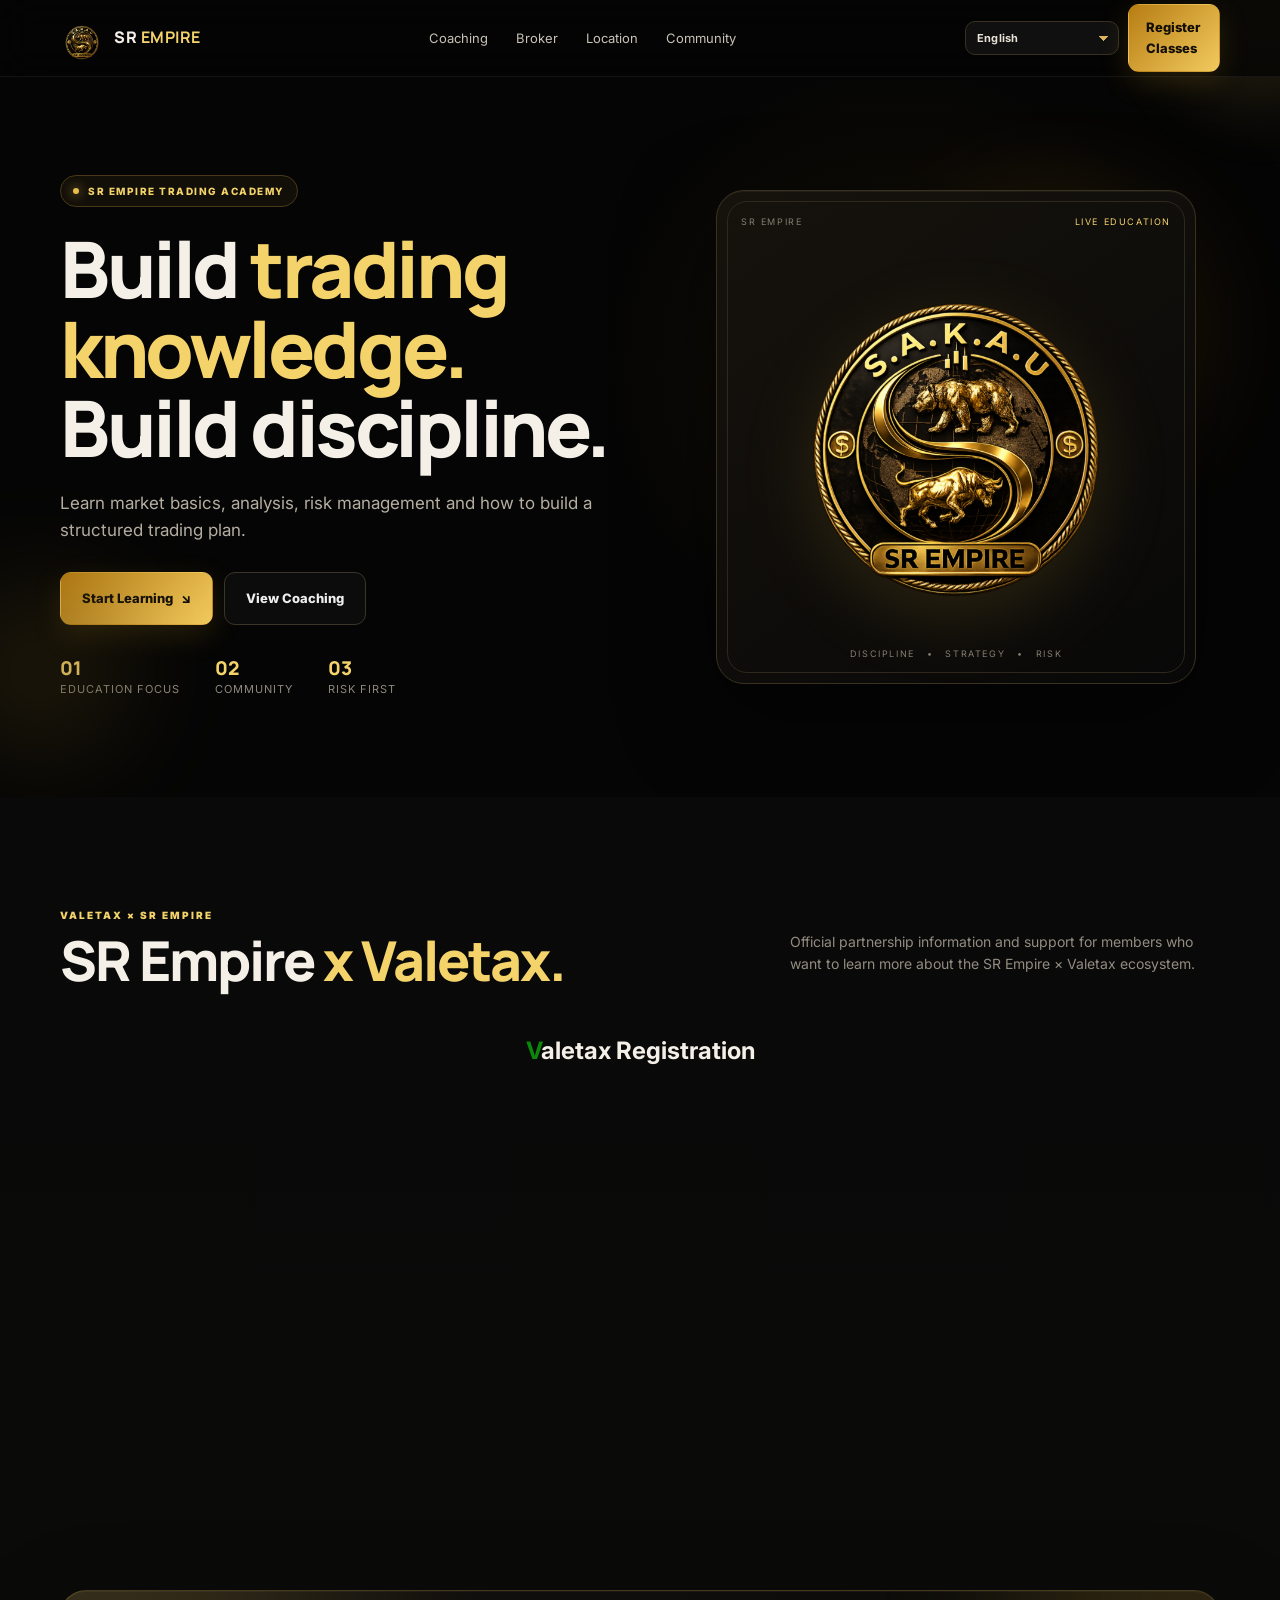
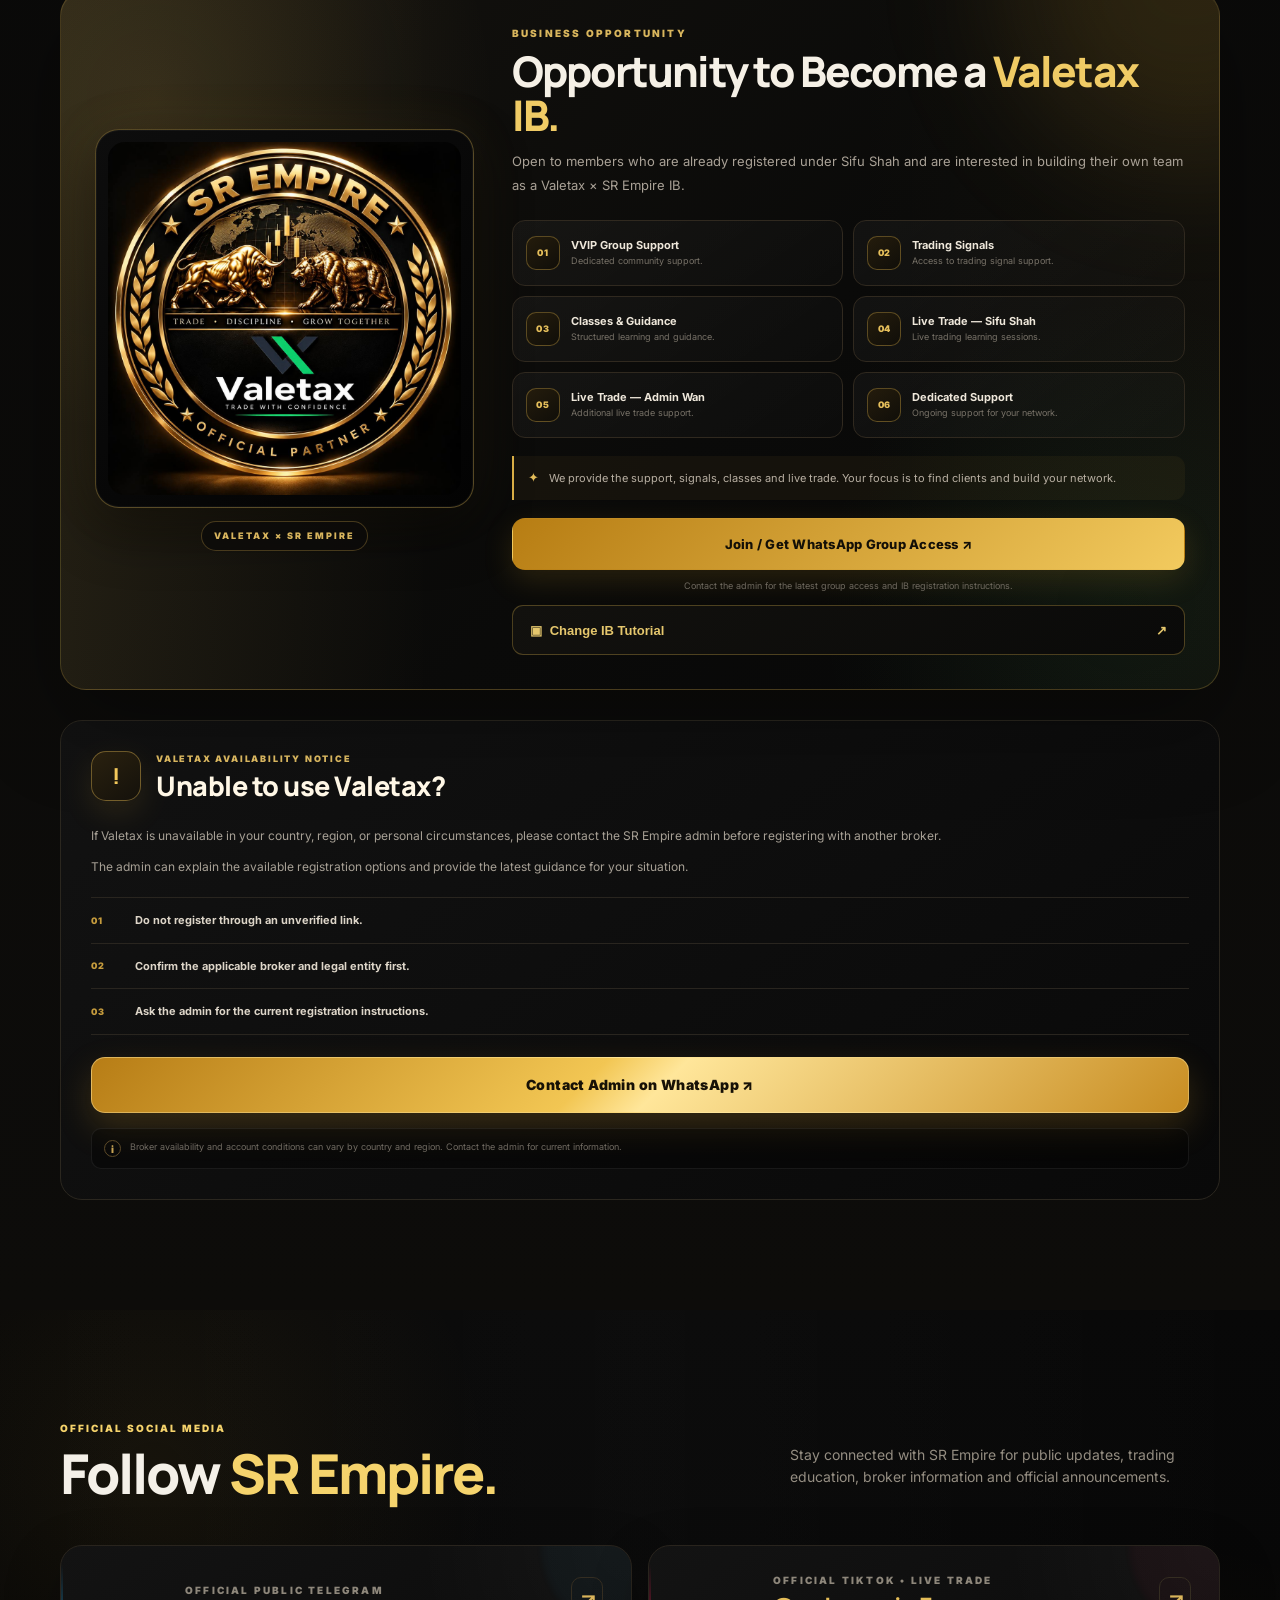
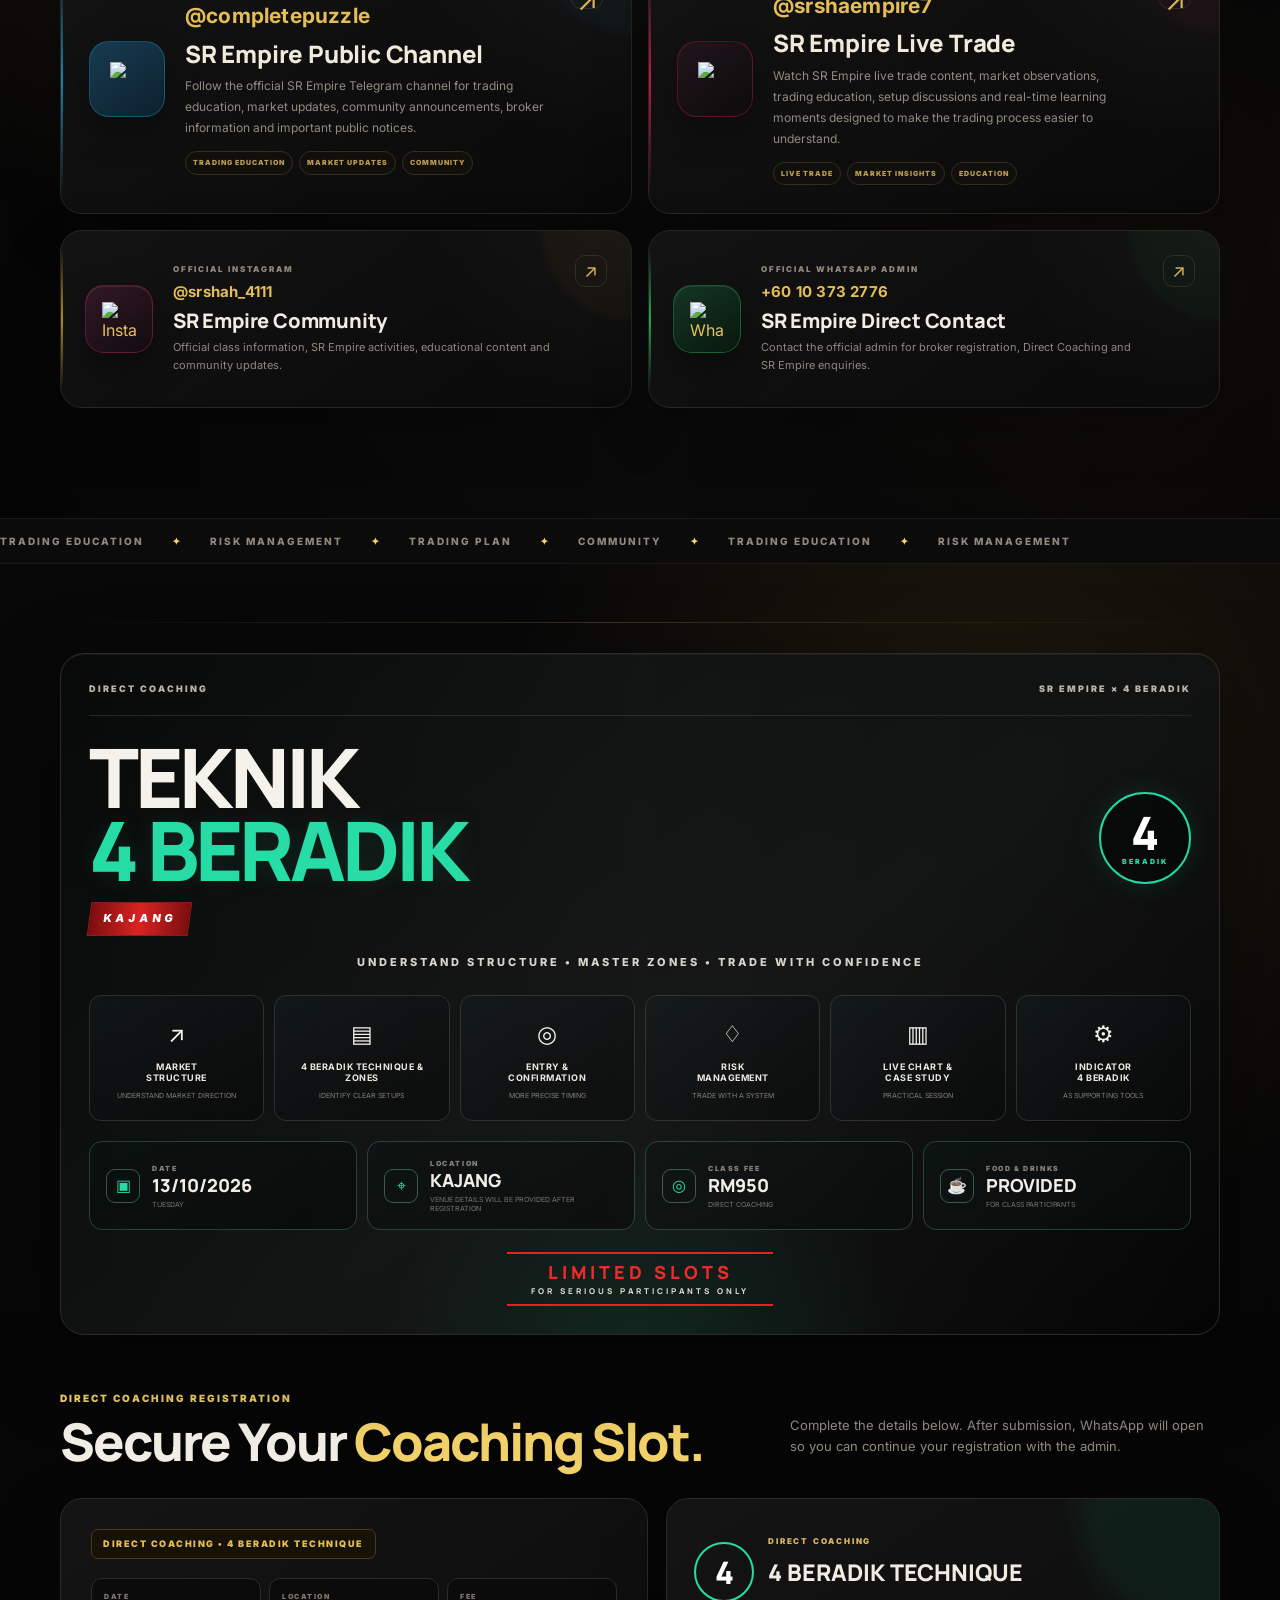
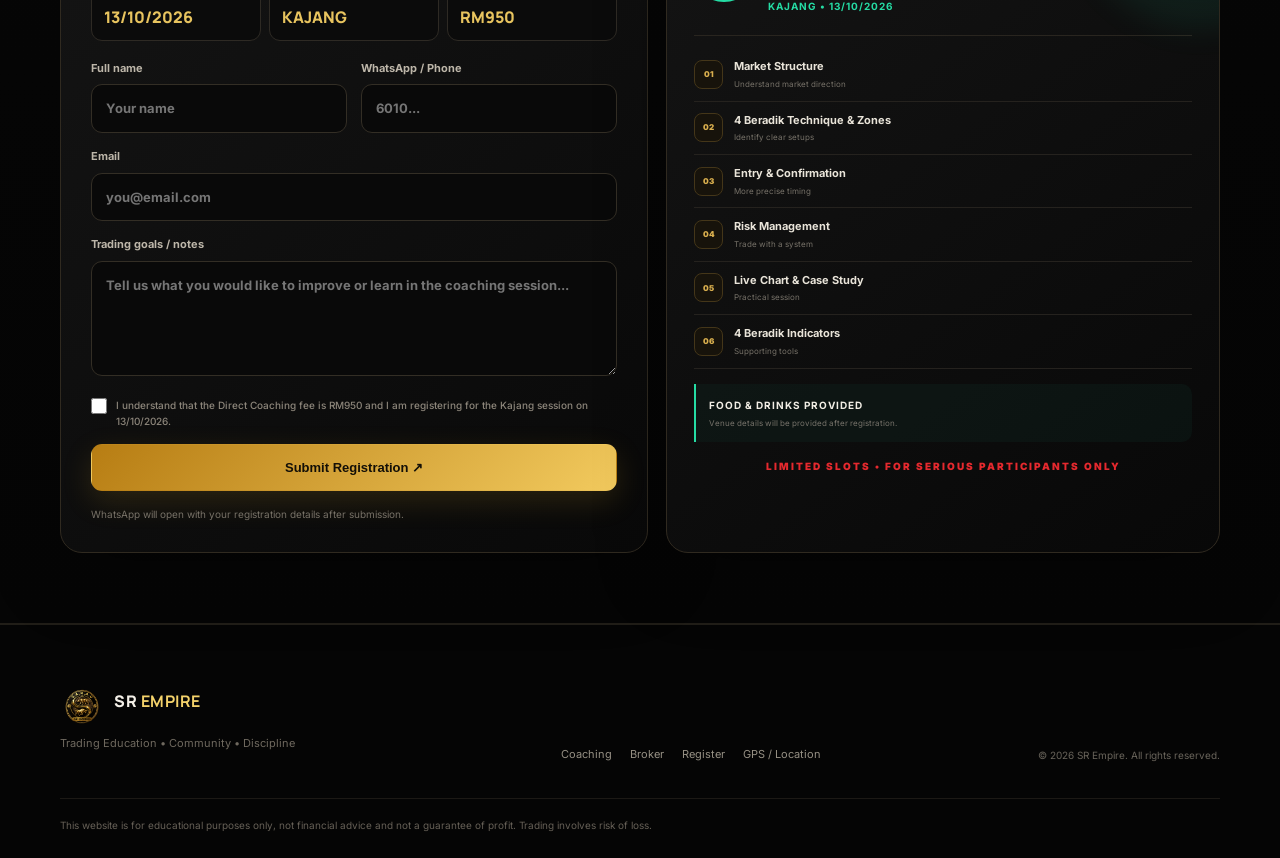
==== commit a2c5f102: "Update index.html" ====
--- a/index.html
+++ b/index.html
@@ -150,7 +150,7 @@
       </div>
     </article>
 
-    <aside class="broker-card reveal valetax-unavailable-card" id="unableValetax">
+    <aside style="margin-top: 30px;" class="broker-card reveal valetax-unavailable-card" id="unableValetax">
       <div class="fallback-glow"></div>
       <div class="fallback-topline">
         <span class="fallback-icon">!</span>
